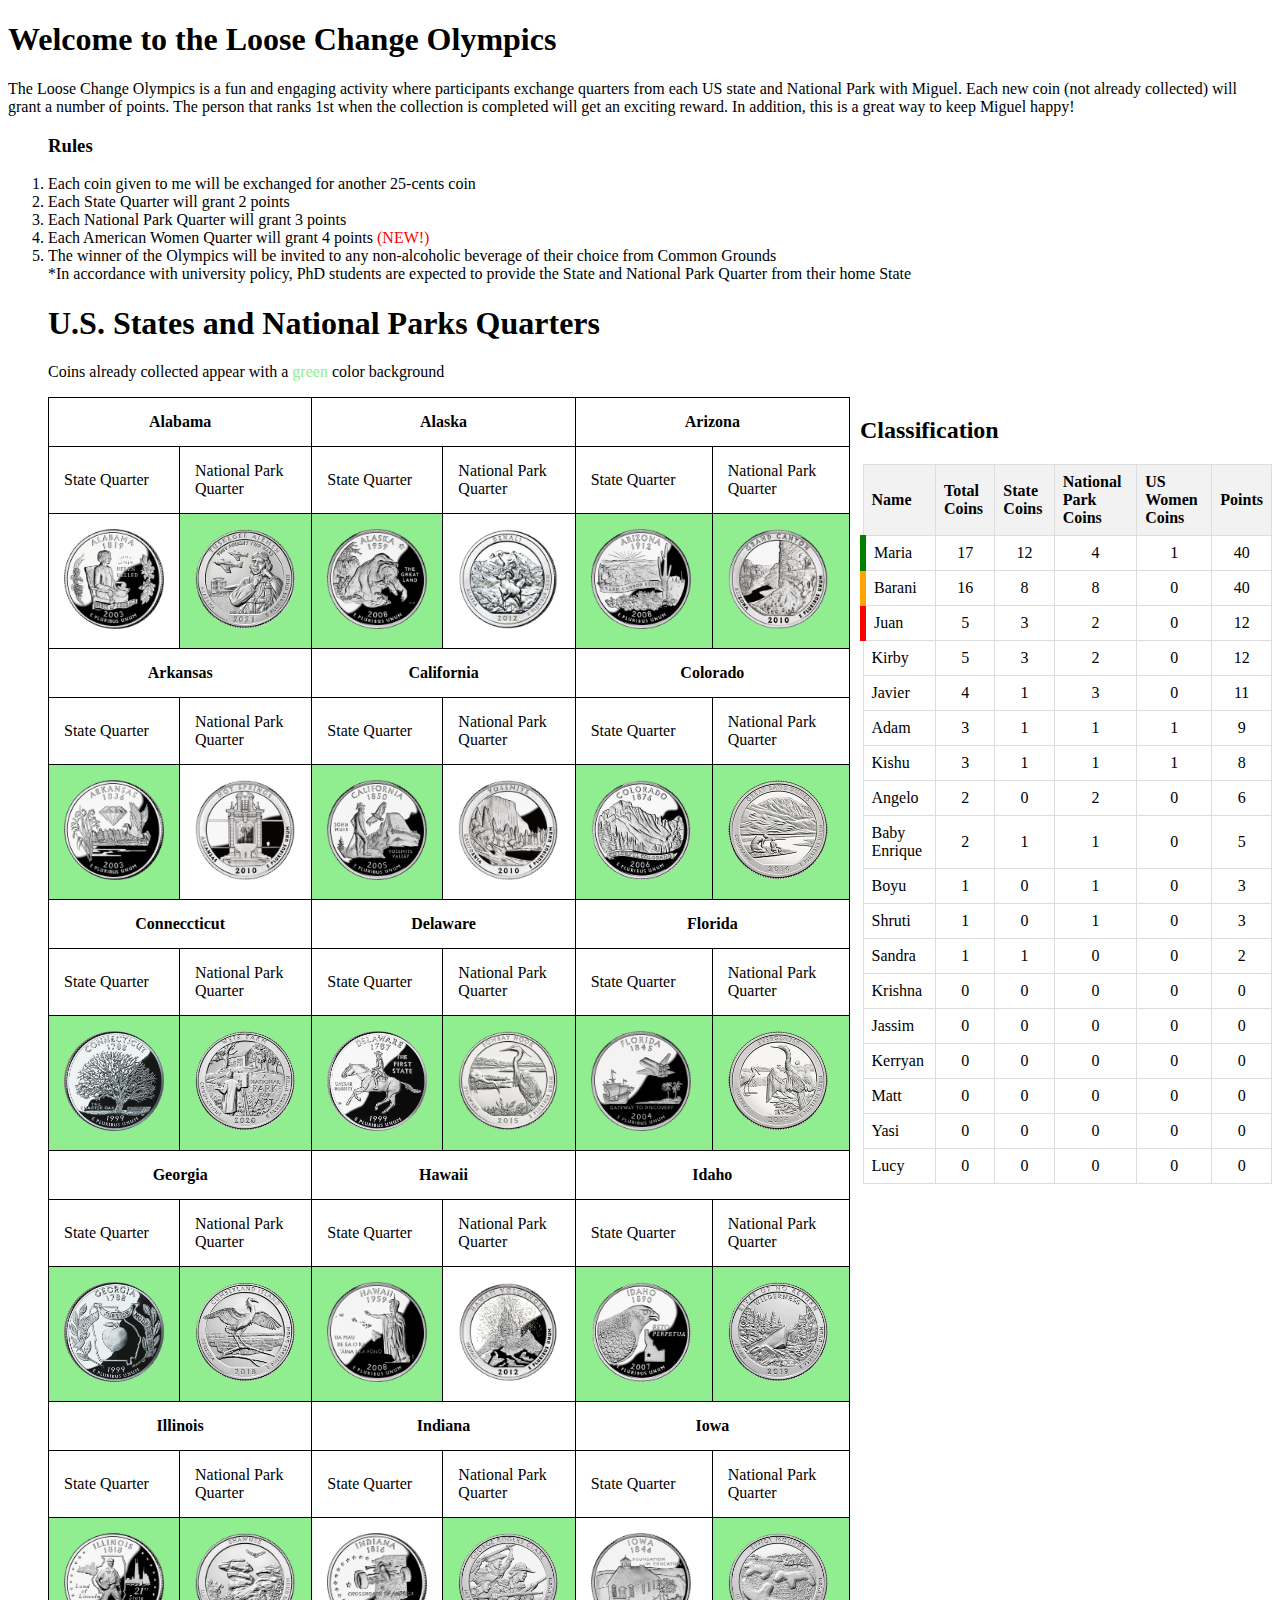
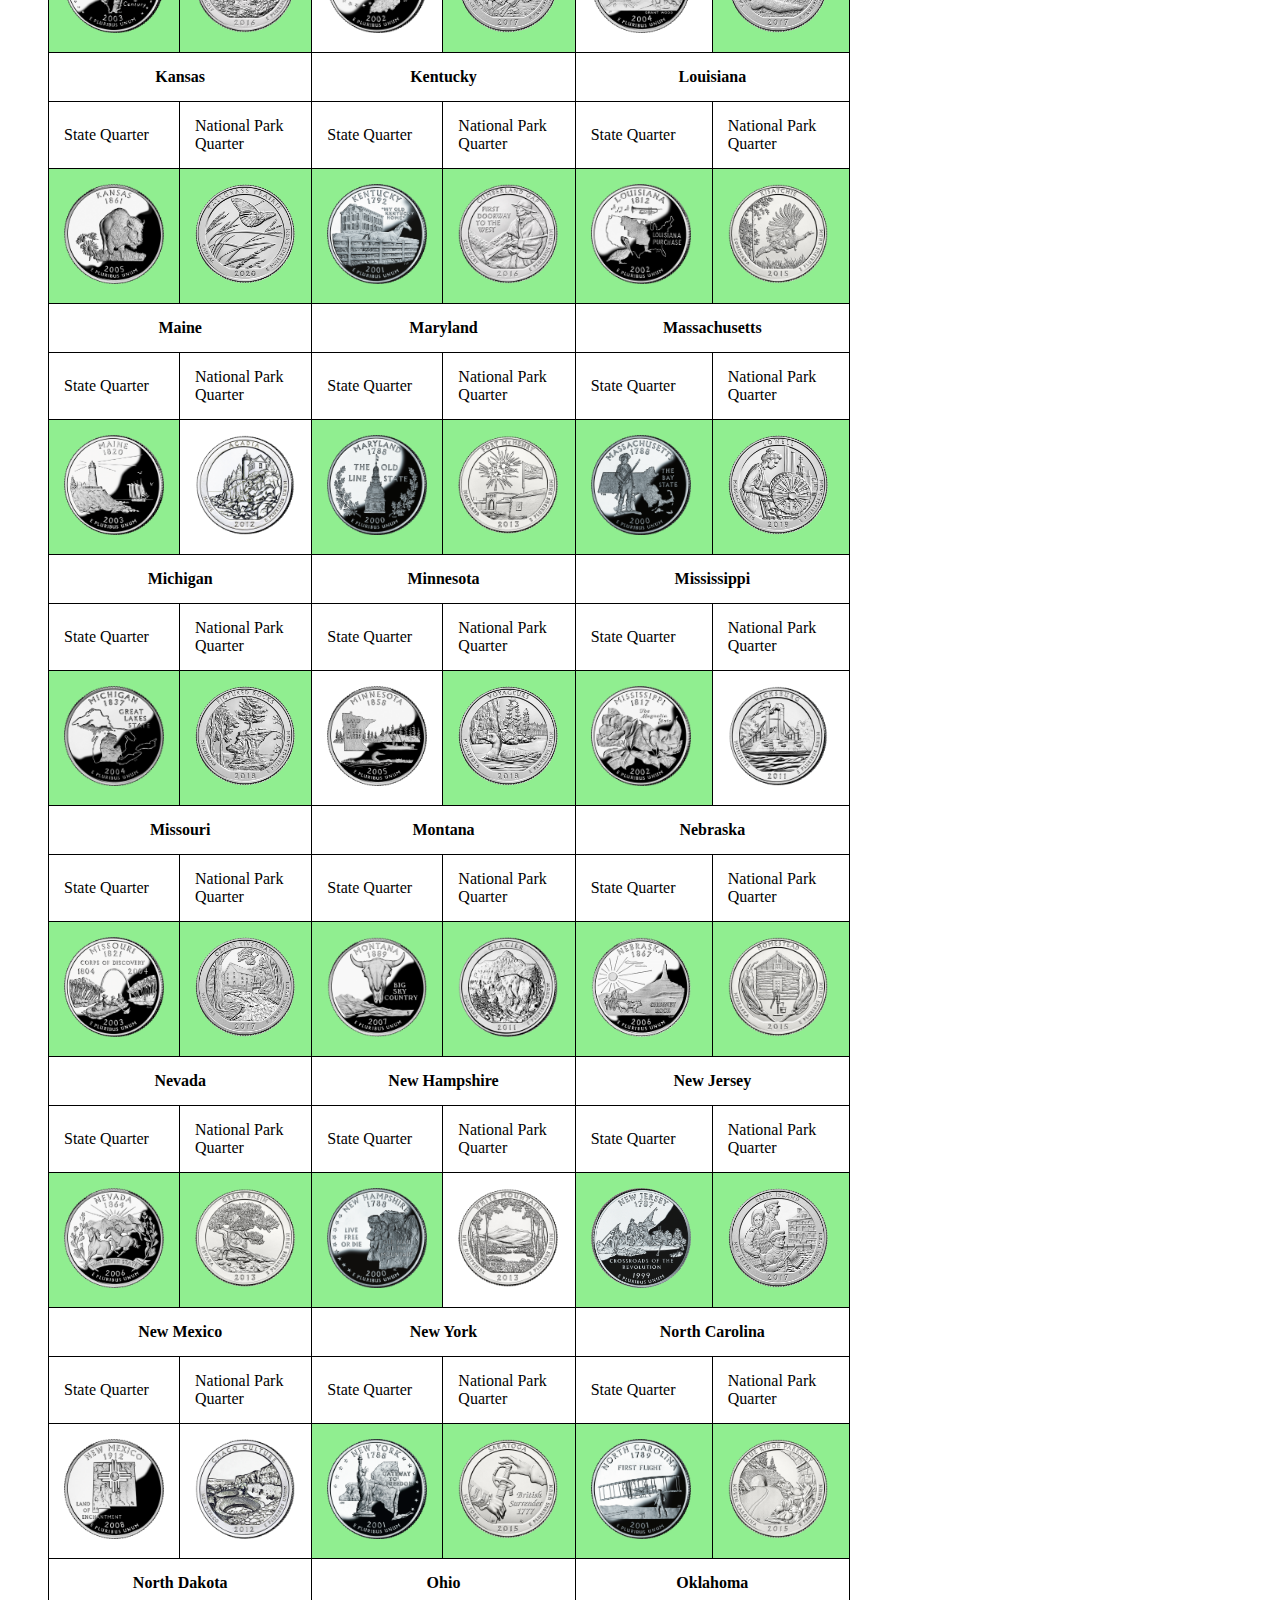
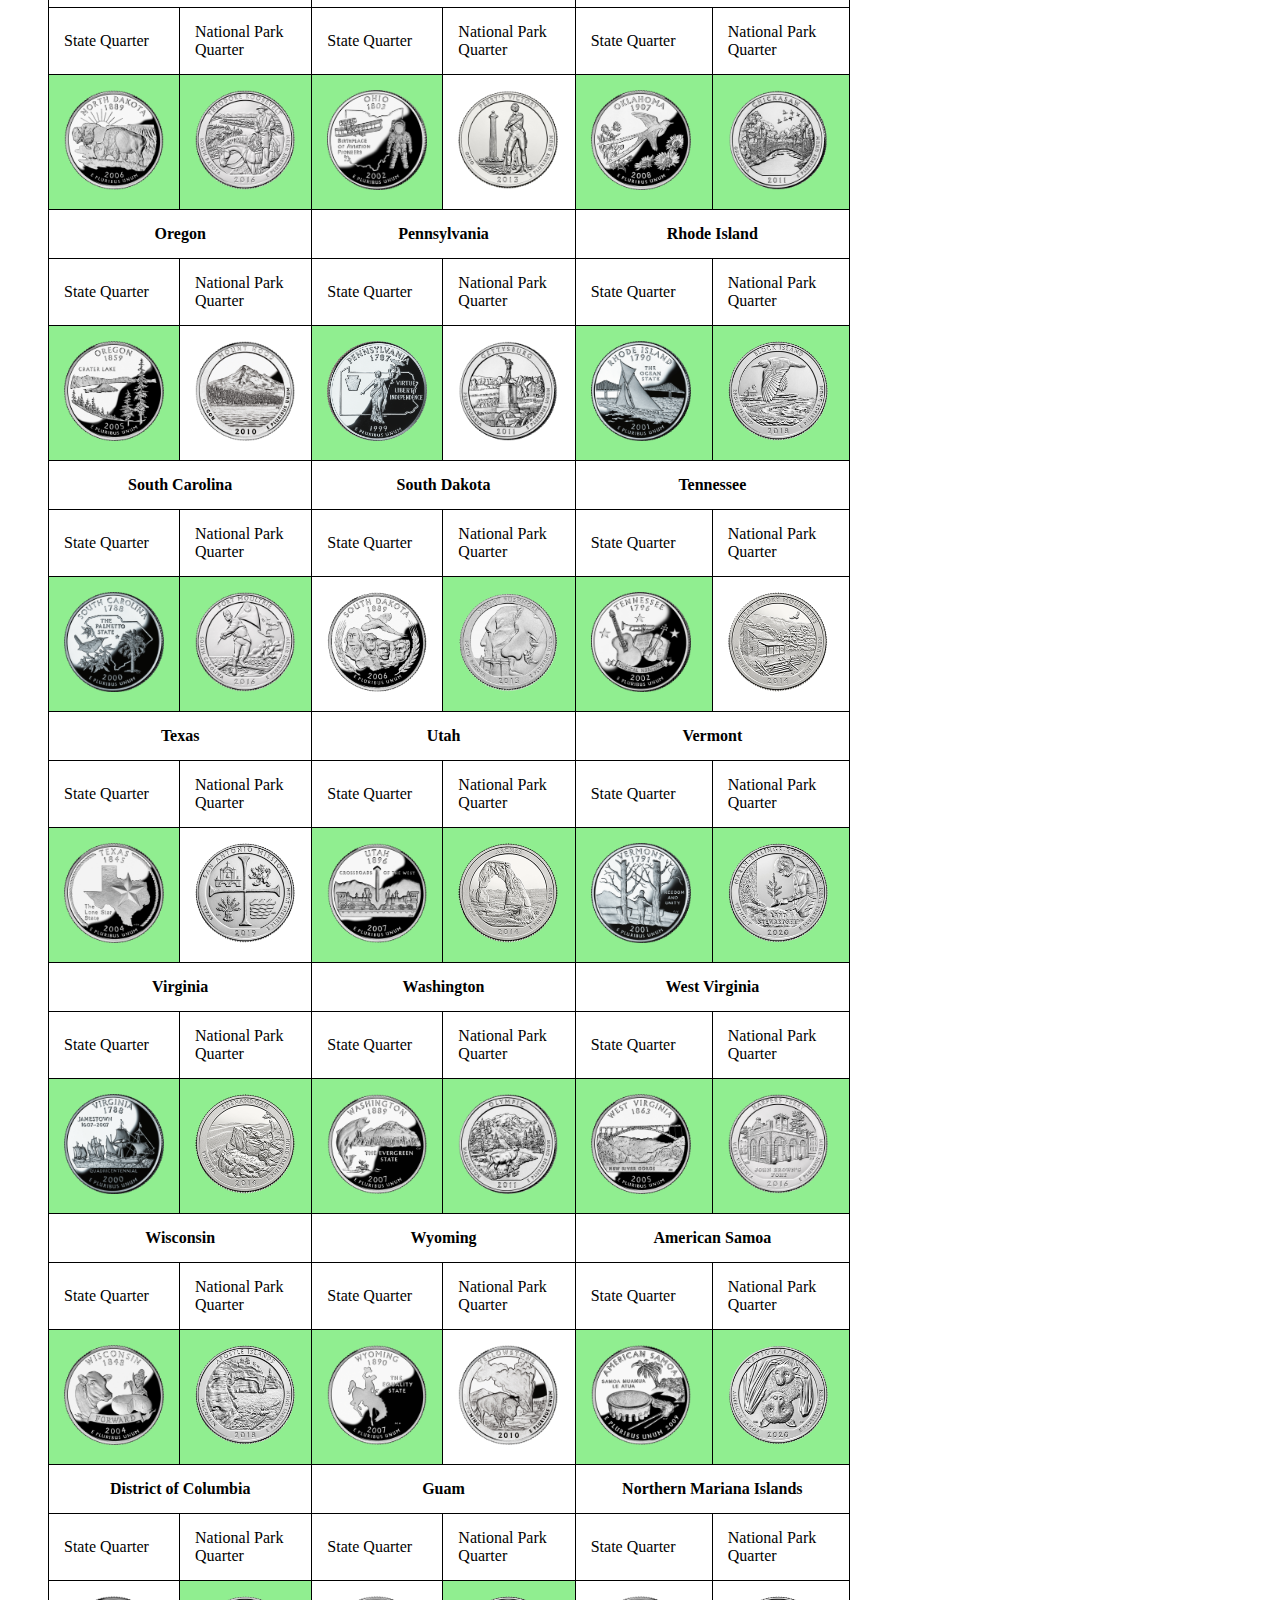
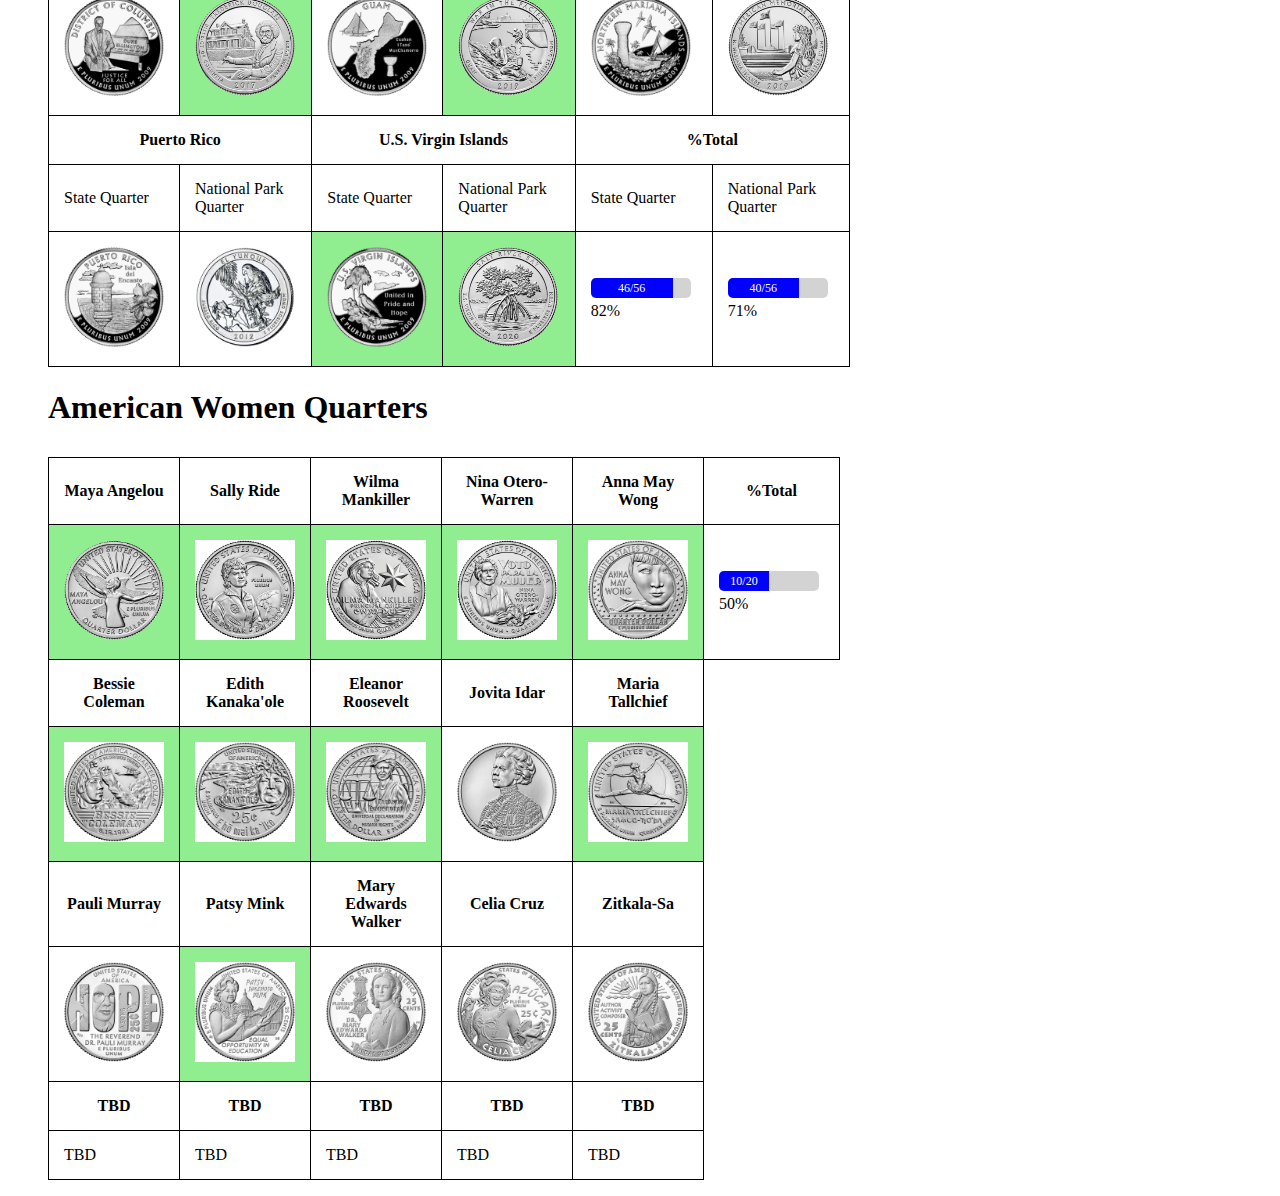
==== index.html @ 2e8ec036 "Add files via upload" ====
<!DOCTYPE html>
<html>
<head>
    <title>U.S. State Quarters and National Park Quarters</title>
    <style>
        .container {
            display: grid;
            grid-template-columns: 1fr 1fr;
            gap: 10px;
        }
        .table-container, .classification-container {
            width: 100%; /* Adjust as needed */
        }
        .marker {
            border-left: 6px solid green;
            background-color: lightgrey;
            padding-left: 10px;
        }
        table {
            width: 100%;
            border-collapse: collapse;
        }
        th, td {
            border: 1px solid black;
            padding: 15px;
            text-align: left;
        }
        img {
            width: 100px;
            height: 100px;
        }
        .progress-bar {
        position: relative;
        background-color: lightgrey;
        width: 100px; /* Adjust the width as needed */
        height: 20px; /* Adjust the height as needed */
        border-radius: 5px;
        overflow: hidden;
        display: inline-block;
        margin-right: 5px; /* Adjust margin as needed */
    }

    .progress {
        background-color: blue;
        height: 100%;
        position: relative;
    }

    .progress-text {
        position: absolute;
        width: 100%;
        text-align: center;
        color: white;
        top: 50%;
        transform: translateY(-50%);
        font-size: 12px; /* Adjust font size as needed */
    }
    .percentage-text {
        display: inline-block;
        vertical-align: top;
    }
        @media screen and (max-width: 768px) {
            .container {
                grid-template-columns: 1fr;
            }
        }
    </style>
</head>
<body>
    <h1>Welcome to the Loose Change Olympics</h1>
<p>The Loose Change Olympics is a fun and engaging activity where participants exchange quarters from each US state and National Park with Miguel. Each new coin (not already collected) will grant a number of points. The person that ranks 1st when the collection is completed will get an exciting reward. In addition, this is a great way to keep Miguel happy! 
    </p>
    <ol>
        <h3>Rules</h3>
        <li>Each coin given to me will be exchanged for another 25-cents coin</li>
        <li>Each State Quarter will grant 2 points</li>
        <li>Each National Park Quarter will grant 3 points</li>
        <li>Each American Women Quarter will grant 4 points <span style="color: red;">(NEW!)</span></li>
        <li>The winner of the Olympics will be invited to any non-alcoholic beverage of their choice from Common Grounds</li>
        <th>*In accordance with university policy, PhD students are expected to provide the State and National Park Quarter from their home State</th>
    </ul>
    <h1>U.S. States and National Parks Quarters</h1>
    <p> Coins already collected appear with a <span style="color: #90EE90;">green</span> color background</p>
    <div class="container">
        <div class="table-container">
            <table>
                <tr>
                    <th style="text-align: center;" colspan="2">Alabama</th>
                    <th style="text-align: center;" colspan="2">Alaska</th>
                    <th style="text-align: center;" colspan="2">Arizona</th>
                </tr>
                <tr>
                    <td>State Quarter</td>
                    <td>National Park Quarter</td>
                    <td>State Quarter</td>
                    <td>National Park Quarter</td>
                    <td>State Quarter</td>
                    <td>National Park Quarter</td>
                </tr>
                <tr>
                    <td><img src="img/AL_S.png" alt="Alabama State Quarter"></td>
                    <td style="background-color: #90EE90;"><img src="img/AL_P.png" alt="Alabama National Park Quarter"></td>
                    <td style="background-color: #90EE90;"><img src="img\AK_S.png"></td>
                    <td><img src="img\AK_P.png"></td>
                    <td style="background-color: #90EE90;"><img src="img\AZ_S.png"></td>
                    <td style="background-color: #90EE90;"><img src="img\AZ_P.png"></td>
                </tr>
                <tr>
                    <th style="text-align: center;" colspan="2">Arkansas</th>
                    <th style="text-align: center;" colspan="2">California</th>
                    <th style="text-align: center;" colspan="2">Colorado</th>
                </tr>
                <tr>
                    <td>State Quarter</td>
                    <td>National Park Quarter</td>
                    <td>State Quarter</td>
                    <td>National Park Quarter</td>
                    <td>State Quarter</td>
                    <td>National Park Quarter</td>
                </tr>
                <tr>
                    <td style="background-color: #90EE90;"><img src="img\AR_S.png"></td>
                    <td><img src="img\AR_P.png"></td>
                    <td style="background-color: #90EE90;"><img src="img\CA_S.png"></td>
                    <td><img src="img\CA_P.png"></td>
                    <td style="background-color: #90EE90;"><img src="img\CO_S.png"></td>
                    <td style="background-color: #90EE90;"><img src="img\CO_P.png"></td>
                </tr>
                <tr>
                    <th style="text-align: center;" colspan="2">Conneccticut</th>
                    <th style="text-align: center;" colspan="2">Delaware</th>
                    <th style="text-align: center;" colspan="2">Florida</th>
                </tr>
                <tr>
                    <td>State Quarter</td>
                    <td>National Park Quarter</td>
                    <td>State Quarter</td>
                    <td>National Park Quarter</td>
                    <td>State Quarter</td>
                    <td>National Park Quarter</td>
                </tr>
                <tr>
                    <td style="background-color: #90EE90;"><img src="img\CT_S.png"></td>
                    <td style="background-color: #90EE90;"><img src="img\CT_P.png"></td>
                    <td style="background-color: #90EE90;"><img src="img\DE_S.png"></td>
                    <td style="background-color: #90EE90;"><img src="img\DE_P.png"></td>
                    <td style="background-color: #90EE90;"><img src="img\FL_S.png"></td>
                    <td style="background-color: #90EE90;"><img src="img\FL_P.png"></td>
                </tr>
                <tr>
                    <th style="text-align: center;" colspan="2">Georgia</th>
                    <th style="text-align: center;" colspan="2">Hawaii</th>
                    <th style="text-align: center;" colspan="2">Idaho</th>
                </tr>
                <tr>
                    <td>State Quarter</td>
                    <td>National Park Quarter</td>
                    <td>State Quarter</td>
                    <td>National Park Quarter</td>
                    <td>State Quarter</td>
                    <td>National Park Quarter</td>
                </tr>
                <tr>
                    <td style="background-color: #90EE90;"><img src="img\GA_S.png"></td>
                    <td style="background-color: #90EE90;"><img src="img\GA_P.png"></td>
                    <td style="background-color: #90EE90;"><img src="img\HI_S.png"></td>
                    <td><img src="img\HI_P.png"></td>
                    <td style="background-color: #90EE90;"><img src="img\ID_S.png"></td>
                    <td style="background-color: #90EE90;"><img src="img\ID_P.png"></td>
                </tr>
                <tr>
                    <th style="text-align: center;" colspan="2">Illinois</th>
                    <th style="text-align: center;" colspan="2">Indiana</th>
                    <th style="text-align: center;" colspan="2">Iowa</th>
                </tr>
                <tr>
                    <td>State Quarter</td>
                    <td>National Park Quarter</td>
                    <td>State Quarter</td>
                    <td>National Park Quarter</td>
                    <td>State Quarter</td>
                    <td>National Park Quarter</td>
                </tr>
                <tr>
                    <td style="background-color: #90EE90;"><img src="img\IL_S.png"></td>
                    <td style="background-color: #90EE90;"><img src="img\IL_P.png"></td>
                    <td><img src="img\IN_S.png"></td>
                    <td style="background-color: #90EE90;"><img src="img\IN_P.png"></td>
                    <td><img src="img\IA_S.png"></td>
                    <td style="background-color: #90EE90;"><img src="img\IA_P.png"></td>
                </tr>
                <tr>
                    <th style="text-align: center;" colspan="2">Kansas</th>
                    <th style="text-align: center;" colspan="2">Kentucky</th>
                    <th style="text-align: center;" colspan="2">Louisiana</th>
                </tr>
                <tr>
                    <td>State Quarter</td>
                    <td>National Park Quarter</td>
                    <td>State Quarter</td>
                    <td>National Park Quarter</td>
                    <td>State Quarter</td>
                    <td>National Park Quarter</td>
                </tr>
                <tr>
                    <td style="background-color: #90EE90;"><img src="img/KS_S.png" alt="Kansas State Quarter"></td>
                    <td style="background-color: #90EE90;"><img src="img/KS_P.png" alt="Kansas National Park Quarter"></td>
                    <td style="background-color: #90EE90;"><img src="img\KY_S.png"></td>
                    <td style="background-color: #90EE90;"><img src="img\KY_P.png"></td>
                    <td style="background-color: #90EE90;"><img src="img\LA_S.png"></td>
                    <td style="background-color: #90EE90;"><img src="img\LA_P.png"></td>
                </tr>
                <tr>
                    <th style="text-align: center;" colspan="2">Maine</th>
                    <th style="text-align: center;" colspan="2">Maryland</th>
                    <th style="text-align: center;" colspan="2">Massachusetts</th>
                </tr>
                <tr>
                    <td>State Quarter</td>
                    <td>National Park Quarter</td>
                    <td>State Quarter</td>
                    <td>National Park Quarter</td>
                    <td>State Quarter</td>
                    <td>National Park Quarter</td>
                </tr>
                <tr>
                    <td style="background-color: #90EE90;"><img src="img\ME_S.png"></td>
                    <td><img src="img\ME_P.png"></td>
                    <td style="background-color: #90EE90;"><img src="img\MD_S.png"></td>
                    <td style="background-color: #90EE90;"><img src="img\MD_P.png"></td>
                    <td style="background-color: #90EE90;"><img src="img\MA_S.png"></td>
                    <td style="background-color: #90EE90;"><img src="img\MA_P.png"></td>
                </tr>
                <tr>
                    <th style="text-align: center;" colspan="2">Michigan</th>
                    <th style="text-align: center;" colspan="2">Minnesota</th>
                    <th style="text-align: center;" colspan="2">Mississippi</th>
                </tr>
                <tr>
                    <td>State Quarter</td>
                    <td>National Park Quarter</td>
                    <td>State Quarter</td>
                    <td>National Park Quarter</td>
                    <td>State Quarter</td>
                    <td>National Park Quarter</td>
                </tr>
                <tr>
                    <td style="background-color: #90EE90;"><img src="img\MI_S.png"></td>
                    <td style="background-color: #90EE90;"><img src="img\MI_P.png"></td>
                    <td><img src="img\MN_S.png"></td>
                    <td style="background-color: #90EE90;"><img src="img\MN_P.png"></td>
                    <td style="background-color: #90EE90;"><img src="img\MS_S.png"></td>
                    <td><img src="img\MS_P.png"></td>
                </tr>
                <tr>
                    <th style="text-align: center;" colspan="2">Missouri</th>
                    <th style="text-align: center;" colspan="2">Montana</th>
                    <th style="text-align: center;" colspan="2">Nebraska</th>
                </tr>
                <tr>
                    <td>State Quarter</td>
                    <td>National Park Quarter</td>
                    <td>State Quarter</td>
                    <td>National Park Quarter</td>
                    <td>State Quarter</td>
                    <td>National Park Quarter</td>
                </tr>
                <tr>
                    <td style="background-color: #90EE90;"><img src="img\MO_S.png"></td>
                    <td style="background-color: #90EE90;"><img src="img\MO_P.png"></td>
                    <td style="background-color: #90EE90;"><img src="img\MT_S.png"></td>
                    <td style="background-color: #90EE90;"><img src="img\MT_P.png"></td>
                    <td style="background-color: #90EE90;"><img src="img\NE_S.png"></td>
                    <td style="background-color: #90EE90;"><img src="img\NE_P.png"></td>
                </tr>
                <tr>
                    <th style="text-align: center;" colspan="2">Nevada</th>
                    <th style="text-align: center;" colspan="2">New Hampshire</th>
                    <th style="text-align: center;" colspan="2">New Jersey</th>
                </tr>
                <tr>
                    <td>State Quarter</td>
                    <td>National Park Quarter</td>
                    <td>State Quarter</td>
                    <td>National Park Quarter</td>
                    <td>State Quarter</td>
                    <td>National Park Quarter</td>
                </tr>
                <tr>
                    <td style="background-color: #90EE90;"><img src="img\NV_S.png"></td>
                    <td style="background-color: #90EE90;"><img src="img\NV_P.png"></td>
                    <td style="background-color: #90EE90;"><img src="img\NH_S.png"></td>
                    <td><img src="img\NH_P.png"></td>
                    <td style="background-color: #90EE90;"><img src="img\NJ_S.png"></td>
                    <td style="background-color: #90EE90;"><img src="img\NJ_P.png"></td>
                </tr>
                <tr>
                    <th style="text-align: center;" colspan="2">New Mexico</th>
                    <th style="text-align: center;" colspan="2">New York</th>
                    <th style="text-align: center;" colspan="2">North Carolina</th>
                </tr>
                <tr>
                    <td>State Quarter</td>
                    <td>National Park Quarter</td>
                    <td>State Quarter</td>
                    <td>National Park Quarter</td>
                    <td>State Quarter</td>
                    <td>National Park Quarter</td>
                </tr>
                <tr>
                    <td><img src="img\NM_S.png"></td>
                    <td><img src="img\NM_P.png"></td>
                    <td style="background-color: #90EE90;"><img src="img\NY_S.png"></td>
                    <td style="background-color: #90EE90;"><img src="img\NY_P.png"></td>
                    <td style="background-color: #90EE90;"><img src="img\NC_S.png"></td>
                    <td style="background-color: #90EE90;"><img src="img\NC_P.png"></td>  
                </tr>
                <tr>
                    <th style="text-align: center;" colspan="2">North Dakota</th>
                    <th style="text-align: center;" colspan="2">Ohio</th>
                    <th style="text-align: center;" colspan="2">Oklahoma</th>
                </tr>
                <tr>
                    <td>State Quarter</td>
                    <td>National Park Quarter</td>
                    <td>State Quarter</td>
                    <td>National Park Quarter</td>
                    <td>State Quarter</td>
                    <td>National Park Quarter</td>
                </tr>
                <tr>
                    <td style="background-color: #90EE90;"><img src="img\ND_S.png"></td>
                    <td style="background-color: #90EE90;"><img src="img\ND_P.png"></td>
                    <td style="background-color: #90EE90;"><img src="img\OH_S.png"></td>
                    <td><img src="img\OH_P.png"></td>
                    <td style="background-color: #90EE90;"><img src="img\OK_S.png"></td>
                    <td style="background-color: #90EE90;"><img src="img\OK_P.png"></td>
                </tr>
                <tr>
                    <th style="text-align: center;" colspan="2">Oregon</th>
                    <th style="text-align: center;" colspan="2">Pennsylvania</th>
                    <th style="text-align: center;" colspan="2">Rhode Island</th>
                </tr>
                <tr>
                    <td>State Quarter</td>
                    <td>National Park Quarter</td>
                    <td>State Quarter</td>
                    <td>National Park Quarter</td>
                    <td>State Quarter</td>
                    <td>National Park Quarter</td>
                </tr>
                <tr>
                    <td style="background-color: #90EE90;"><img src="img\OR_S.png"></td>
                    <td><img src="img\OR_P.png"></td>
                    <td style="background-color: #90EE90;"><img src="img\PA_S.png"></td>
                    <td><img src="img\PA_P.png"></td>
                    <td style="background-color: #90EE90;"><img src="img\RI_S.png"></td>
                    <td style="background-color: #90EE90;"><img src="img\RI_P.png"></td>
                </tr>
                <tr>
                    <th style="text-align: center;" colspan="2">South Carolina</th>
                    <th style="text-align: center;" colspan="2">South Dakota</th>
                    <th style="text-align: center;" colspan="2">Tennessee</th>
                </tr>
                <tr>
                    <td>State Quarter</td>
                    <td>National Park Quarter</td>
                    <td>State Quarter</td>
                    <td>National Park Quarter</td>
                    <td>State Quarter</td>
                    <td>National Park Quarter</td>
                </tr>
                <tr>
                    <td style="background-color: #90EE90;"><img src="img\SC_S.png"></td>
                    <td style="background-color: #90EE90;"><img src="img\SC_P.png"></td>
                    <td><img src="img\SD_S.png"></td>
                    <td style="background-color: #90EE90;"><img src="img\SD_P.png"></td>
                    <td style="background-color: #90EE90;"><img src="img\TN_S.png"></td>
                    <td><img src="img\TN_P.png"></td>
                </tr>
                <tr>
                    <th style="text-align: center;" colspan="2">Texas</th>
                    <th style="text-align: center;" colspan="2">Utah</th>
                    <th style="text-align: center;" colspan="2">Vermont</th>
                </tr>
                <tr>
                    <td>State Quarter</td>
                    <td>National Park Quarter</td>
                    <td>State Quarter</td>
                    <td>National Park Quarter</td>
                    <td>State Quarter</td>
                    <td>National Park Quarter</td>
                </tr>
                <tr>
                    <td style="background-color: #90EE90;"><img src="img\TX_S.png"></td>
                    <td><img src="img\TX_P.png"></td>
                    <td style="background-color: #90EE90;"><img src="img\UT_S.png"></td>
                    <td style="background-color: #90EE90;"><img src="img\UT_P.png"></td>
                    <td style="background-color: #90EE90;"><img src="img\VT_S.png"></td>
                    <td style="background-color: #90EE90;"><img src="img\VT_P.png"></td>
                </tr>
                <tr>
                    <th style="text-align: center;" colspan="2">Virginia</th>
                    <th style="text-align: center;" colspan="2">Washington</th>
                    <th style="text-align: center;" colspan="2">West Virginia</th>
                </tr>
                <tr>
                    <td>State Quarter</td>
                    <td>National Park Quarter</td>
                    <td>State Quarter</td>
                    <td>National Park Quarter</td>
                    <td>State Quarter</td>
                    <td>National Park Quarter</td>
                </tr>
                <tr>
                    <td style="background-color: #90EE90;"><img src="img\VA_S.png"></td>
                    <td style="background-color: #90EE90;"><img src="img\VA_P.png"></td>
                    <td style="background-color: #90EE90;"><img src="img\WA_S.png"></td>
                    <td style="background-color: #90EE90;"><img src="img\WA_P.png"></td>
                    <td style="background-color: #90EE90;"><img src="img\WV_S.png"></td>
                    <td style="background-color: #90EE90;"><img src="img\WV_P.png"></td>
                </tr>
                <tr>
                    <th style="text-align: center;" colspan="2">Wisconsin</th>
                    <th style="text-align: center;" colspan="2">Wyoming</th>
                    <th style="text-align: center;" colspan="2">American Samoa</th>
                </tr>
                <tr>
                    <td>State Quarter</td>
                    <td>National Park Quarter</td>
                    <td>State Quarter</td>
                    <td>National Park Quarter</td>
                    <td>State Quarter</td>
                    <td>National Park Quarter</td>
                </tr>
                <tr>
                    <td style="background-color: #90EE90;"><img src="img\WI_S.png"></td>
                    <td style="background-color: #90EE90;"><img src="img\WI_P.png"></td>
                    <td style="background-color: #90EE90;"><img src="img\WY_S.png"></td>
                    <td><img src="img\WY_P.png"></td>
                    <td style="background-color: #90EE90;"><img src="img\Samoa_S.png"></td>
                    <td style="background-color: #90EE90;"><img src="img\Samoa.png"></td>
                </tr>
                <tr>
                    <th style="text-align: center;" colspan="2">District of Columbia</th>
                    <th style="text-align: center;" colspan="2">Guam</th>
                    <th style="text-align: center;" colspan="2">Northern Mariana Islands</th>
                </tr>
                <tr>
                    <td>State Quarter</td>
                    <td>National Park Quarter</td>
                    <td>State Quarter</td>
                    <td>National Park Quarter</td>
                    <td>State Quarter</td>
                    <td>National Park Quarter</td>
                </tr>
                <tr>
                    <td><img src="img\Columbia_S.png"></td>
                    <td style="background-color: #90EE90;"><img src="img\Columbia.png"></td>
                    <td><img src="img\Guam_S.png"></td>
                    <td style="background-color: #90EE90;"><img src="img\Guam.png"></td>
                    <td><img src="img\Mariana_S.png"></td>
                    <td><img src="img\Mariana.png"></td>
                </tr>
                <tr>
                    <th style="text-align: center;" colspan="2">Puerto Rico</th>
                    <th style="text-align: center;" colspan="2">U.S. Virgin Islands</th>
                    <th style="text-align: center;" colspan="2">%Total</th>
                </tr>
                <tr>
                    <td>State Quarter</td>
                    <td>National Park Quarter</td>
                    <td>State Quarter</td>
                    <td>National Park Quarter</td>
                    <td>State Quarter</td>
                    <td >National Park Quarter</td>
                </tr>
            </thead>
            <tbody>
                <tr>
                    <td><img src="img\Puerto_S.png"></td>
                    <td><img src="img\Puerto_Rico.png"></td>
                    <td style="background-color: #90EE90;"><img src="img\Virgin_S.png"></td>
                    <td style="background-color: #90EE90;"><img src="img\Virgin_Island.png"></td>
                    <td>
                        <div class="progress-bar">
                            <div class="progress" style="width: 82%;">
                                <span class="progress-text">46/56</span>
                            </div>
                        </div>
                        <span class="percentage-text">82%</span>
                    </td>
                    <td>
                        <div class="progress-bar">
                            <div class="progress" style="width: 71%;">
                                <span class="progress-text">40/56</span>
                            </div>
                        </div>
                        <span class="percentage-text">71%</span>
                    </td>
                </tr>
            </tbody>
            </table>
            <h1>American Women Quarters</h1>
        </div>
        <div class="classification-container">
            
            <h2>Classification</h2>
<table style="width:100%; border-collapse: collapse;">
                <tr style="background-color: #f2f2f2;">
                <th style="border: 1px solid #dddddd; padding: 8px;">Name</th>
                <th style="border: 1px solid #dddddd; padding: 8px;">Total Coins</th>
                <th style="border: 1px solid #dddddd; padding: 8px;">State Coins</th>
                <th style="border: 1px solid #dddddd; padding: 8px;">National Park Coins</th>
                <th style="border: 1px solid #dddddd; padding: 8px;">US Women Coins</th>
                <th style="border: 1px solid #dddddd; padding: 8px;">Points</th>
                </tr>
                <tr>
                <td style="border: 1px solid #dddddd; padding: 8px; border-left: 6px solid green;">Maria</td>
                <td style="text-align: center; border: 1px solid #dddddd; padding: 8px;">17</td>
                <td style="text-align: center; border: 1px solid #dddddd; padding: 8px;">12</td>
                <td style="text-align: center; border: 1px solid #dddddd; padding: 8px;">4</td>
                <td style="text-align: center; border: 1px solid #dddddd; padding: 8px;">1</td>
                <td style="text-align: center; border: 1px solid #dddddd; padding: 8px;">40</td>
                </tr>
                <td style="border: 1px solid #dddddd; padding: 8px; border-left: 6px solid orange;">Barani</td>
                <td style="text-align: center; border: 1px solid #dddddd; padding: 8px;">16</td>
                <td style="text-align: center; border: 1px solid #dddddd; padding: 8px;">8</td>
                <td style="text-align: center; border: 1px solid #dddddd; padding: 8px;">8</td>
                <td style="text-align: center; border: 1px solid #dddddd; padding: 8px;">0</td>
                <td style="text-align: center; border: 1px solid #dddddd; padding: 8px;">40</td>
                </tr>
                <td style="border: 1px solid #dddddd; padding: 8px; border-left: 6px solid red;">Juan</td>
                <td style="text-align: center; border: 1px solid #dddddd; padding: 8px;">5</td>
                <td style="text-align: center; border: 1px solid #dddddd; padding: 8px;">3</td>
                <td style="text-align: center; border: 1px solid #dddddd; padding: 8px;">2</td>
                <td style="text-align: center; border: 1px solid #dddddd; padding: 8px;">0</td>
                <td style="text-align: center; border: 1px solid #dddddd; padding: 8px;">12</td>
                </tr>
                <td style="border: 1px solid #dddddd; padding: 8px;">Kirby</td>
                <td style="text-align: center; border: 1px solid #dddddd; padding: 8px;">5</td>
                <td style="text-align: center; border: 1px solid #dddddd; padding: 8px;">3</td>
                <td style="text-align: center; border: 1px solid #dddddd; padding: 8px;">2</td>
                <td style="text-align: center; border: 1px solid #dddddd; padding: 8px;">0</td>
                <td style="text-align: center; border: 1px solid #dddddd; padding: 8px;">12</td>
                </tr>
                <td style="border: 1px solid #dddddd; padding: 8px;">Javier</td>
                <td style="text-align: center; border: 1px solid #dddddd; padding: 8px;">4</td>
                <td style="text-align: center; border: 1px solid #dddddd; padding: 8px;">1</td>
                <td style="text-align: center; border: 1px solid #dddddd; padding: 8px;">3</td>
                <td style="text-align: center; border: 1px solid #dddddd; padding: 8px;">0</td>
                <td style="text-align: center; border: 1px solid #dddddd; padding: 8px;">11</td>
                </tr>
                <td style="border: 1px solid #dddddd; padding: 8px;">Adam</td>
                <td style="text-align: center; border: 1px solid #dddddd; padding: 8px;">3</td>
                <td style="text-align: center; border: 1px solid #dddddd; padding: 8px;">1</td>
                <td style="text-align: center; border: 1px solid #dddddd; padding: 8px;">1</td>
                <td style="text-align: center; border: 1px solid #dddddd; padding: 8px;">1</td>
                <td style="text-align: center; border: 1px solid #dddddd; padding: 8px;">9</td>
                </tr>
                <td style="border: 1px solid #dddddd; padding: 8px;">Kishu</td>
                <td style="text-align: center; border: 1px solid #dddddd; padding: 8px;">3</td>
                <td style="text-align: center; border: 1px solid #dddddd; padding: 8px;">1</td>
                <td style="text-align: center; border: 1px solid #dddddd; padding: 8px;">1</td>
                <td style="text-align: center; border: 1px solid #dddddd; padding: 8px;">1</td>
                <td style="text-align: center; border: 1px solid #dddddd; padding: 8px;">8</td>
                </tr>
                <td style="border: 1px solid #dddddd; padding: 8px;">Angelo</td>
                <td style="text-align: center; border: 1px solid #dddddd; padding: 8px;">2</td>
                <td style="text-align: center; border: 1px solid #dddddd; padding: 8px;">0</td>
                <td style="text-align: center; border: 1px solid #dddddd; padding: 8px;">2</td>
                <td style="text-align: center; border: 1px solid #dddddd; padding: 8px;">0</td>
                <td style="text-align: center; border: 1px solid #dddddd; padding: 8px;">6</td>
                <tr>
                <td style="border: 1px solid #dddddd; padding: 8px;">Baby Enrique</td>
                <td style="text-align: center; border: 1px solid #dddddd; padding: 8px;">2</td>
                <td style="text-align: center; border: 1px solid #dddddd; padding: 8px;">1</td>
                <td style="text-align: center; border: 1px solid #dddddd; padding: 8px;">1</td>
                <td style="text-align: center; border: 1px solid #dddddd; padding: 8px;">0</td>
                <td style="text-align: center; border: 1px solid #dddddd; padding: 8px;">5</td>
                </tr>
                <td style="border: 1px solid #dddddd; padding: 8px;">Boyu</td>
                <td style="text-align: center; border: 1px solid #dddddd; padding: 8px;">1</td>
                <td style="text-align: center; border: 1px solid #dddddd; padding: 8px;">0</td>
                <td style="text-align: center; border: 1px solid #dddddd; padding: 8px;">1</td>
                <td style="text-align: center; border: 1px solid #dddddd; padding: 8px;">0</td>
                <td style="text-align: center; border: 1px solid #dddddd; padding: 8px;">3</td>
                </tr>
                <td style="border: 1px solid #dddddd; padding: 8px;">Shruti</td>
                <td style="text-align: center; border: 1px solid #dddddd; padding: 8px;">1</td>
                <td style="text-align: center; border: 1px solid #dddddd; padding: 8px;">0</td>
                <td style="text-align: center; border: 1px solid #dddddd; padding: 8px;">1</td>
                <td style="text-align: center; border: 1px solid #dddddd; padding: 8px;">0</td>
                <td style="text-align: center; border: 1px solid #dddddd; padding: 8px;">3</td>
                <tr>
                <td style="border: 1px solid #dddddd; padding: 8px;">Sandra</td>
                <td style="text-align: center; border: 1px solid #dddddd; padding: 8px;">1</td>
                <td style="text-align: center; border: 1px solid #dddddd; padding: 8px;">1</td>
                <td style="text-align: center; border: 1px solid #dddddd; padding: 8px;">0</td>
                <td style="text-align: center; border: 1px solid #dddddd; padding: 8px;">0</td>
                <td style="text-align: center; border: 1px solid #dddddd; padding: 8px;">2</td>
                <tr>
                <td style="border: 1px solid #dddddd; padding: 8px;">Krishna</td>
                <td style="text-align: center; border: 1px solid #dddddd; padding: 8px;">0</td>
                <td style="text-align: center; border: 1px solid #dddddd; padding: 8px;">0</td>
                <td style="text-align: center; border: 1px solid #dddddd; padding: 8px;">0</td>
                <td style="text-align: center; border: 1px solid #dddddd; padding: 8px;">0</td>
                <td style="text-align: center; border: 1px solid #dddddd; padding: 8px;">0</td>
                </tr>
                <td style="border: 1px solid #dddddd; padding: 8px;">Jassim</td>
                <td style="text-align: center; border: 1px solid #dddddd; padding: 8px;">0</td>
                <td style="text-align: center; border: 1px solid #dddddd; padding: 8px;">0</td>
                <td style="text-align: center; border: 1px solid #dddddd; padding: 8px;">0</td>
                <td style="text-align: center; border: 1px solid #dddddd; padding: 8px;">0</td>
                <td style="text-align: center; border: 1px solid #dddddd; padding: 8px;">0</td>
                </tr>
                <td style="border: 1px solid #dddddd; padding: 8px;">Kerryan</td>
                <td style="text-align: center; border: 1px solid #dddddd; padding: 8px;">0</td>
                <td style="text-align: center; border: 1px solid #dddddd; padding: 8px;">0</td>
                <td style="text-align: center; border: 1px solid #dddddd; padding: 8px;">0</td>
                <td style="text-align: center; border: 1px solid #dddddd; padding: 8px;">0</td>
                <td style="text-align: center; border: 1px solid #dddddd; padding: 8px;">0</td>
                </tr>
                <td style="border: 1px solid #dddddd; padding: 8px;">Matt</td>
                <td style="text-align: center; border: 1px solid #dddddd; padding: 8px;">0</td>
                <td style="text-align: center; border: 1px solid #dddddd; padding: 8px;">0</td>
                <td style="text-align: center; border: 1px solid #dddddd; padding: 8px;">0</td>
                <td style="text-align: center; border: 1px solid #dddddd; padding: 8px;">0</td>
                <td style="text-align: center; border: 1px solid #dddddd; padding: 8px;">0</td>
                </tr>
                <td style="border: 1px solid #dddddd; padding: 8px;">Yasi</td>
                <td style="text-align: center; border: 1px solid #dddddd; padding: 8px;">0</td>
                <td style="text-align: center; border: 1px solid #dddddd; padding: 8px;">0</td>
                <td style="text-align: center; border: 1px solid #dddddd; padding: 8px;">0</td>
                <td style="text-align: center; border: 1px solid #dddddd; padding: 8px;">0</td>
                <td style="text-align: center; border: 1px solid #dddddd; padding: 8px;">0</td>
                </tr>
                <td style="border: 1px solid #dddddd; padding: 8px;">Lucy</td>
                <td style="text-align: center; border: 1px solid #dddddd; padding: 8px;">0</td>
                <td style="text-align: center; border: 1px solid #dddddd; padding: 8px;">0</td>
                <td style="text-align: center; border: 1px solid #dddddd; padding: 8px;">0</td>
                <td style="text-align: center; border: 1px solid #dddddd; padding: 8px;">0</td>
                <td style="text-align: center; border: 1px solid #dddddd; padding: 8px;">0</td>
                </tr>
            </table>
        </div>
            <div class="container">
                <div class="table-container">
                    <table>
                        <tr>
                            <th style="text-align: center;">Maya Angelou</th>
                            <th style="text-align: center;">Sally Ride</th>
                            <th style="text-align: center;">Wilma Mankiller</th>
                            <th style="text-align: center;">Nina Otero-Warren</th>
                            <th style="text-align: center;">Anna May Wong</th>
                            <th style="text-align: center;">%Total</th>
                        <tr>
                            <td style="background-color: #90EE90;"><img src="img\W3.png"></td>
                            <td style="background-color: #90EE90;"><img src="img\W1.png"></td>
                            <td style="background-color: #90EE90;"><img src="img\W15.png"></td>
                            <td style="background-color: #90EE90;"><img src="img\W2.png"></td>
                            <td style="background-color: #90EE90;"><img src="img\W4.jpg"></td>
                            <td>
                                <div class="progress-bar">
                                    <div class="progress" style="width: 50%;">
                                        <span class="progress-text">10/20</span>
                                    </div>
                                </div>
                                <span class="percentage-text">50%</span>
                            </td>
                        <tr>
                            <th style="text-align: center;">Bessie Coleman</th>
                            <th style="text-align: center;">Edith Kanaka'ole</th>
                            <th style="text-align: center;">Eleanor Roosevelt</th>
                            <th style="text-align: center;">Jovita Idar</th>
                            <th style="text-align: center;">Maria Tallchief</th>
                        <tr>
                            <td style="background-color: #90EE90;"><img src="img\W14.jpg"></td>
                            <td style="background-color: #90EE90;"><img src="img\W13.jpg"></td>
                            <td style="background-color: #90EE90;"><img src="img\W12.jpg"></td>
                            <td><img src="img\W11.jpg"></td>
                            <td style="background-color: #90EE90;"><img src="img\W10.jpg"></td>
                        </tr>
                        <th style="text-align: center;">Pauli Murray</th>
                            <th style="text-align: center;">Patsy Mink</th>
                            <th style="text-align: center;">Mary Edwards Walker</th>
                            <th style="text-align: center;">Celia Cruz</th>
                            <th style="text-align: center;">Zitkala-Sa</th>
                        <tr>
                            <td><img src="img\W6.jpg"></td>
                            <td style="background-color: #90EE90;"><img src="img\W7.jpg"></td>
                            <td><img src="img\W8.jpg"></td>
                            <td><img src="img\W9.jpg"></td>
                            <td><img src="img\W5.jpg"></td>
                        </tr>
                            <th style="text-align: center;">TBD</th>
                            <th style="text-align: center;">TBD</th>
                            <th style="text-align: center;">TBD</th>
                            <th style="text-align: center;">TBD</th>
                            <th style="text-align: center;">TBD</th>
                        <tr>
                            <td>TBD</td>
                            <td>TBD</td>
                            <td>TBD</td>
                            <td>TBD</td>
                            <td>TBD</td>
                        </tr>
                    </table>
                </div>
                <div class="classification-container">
        </div>
    </div>
</body>
</html>
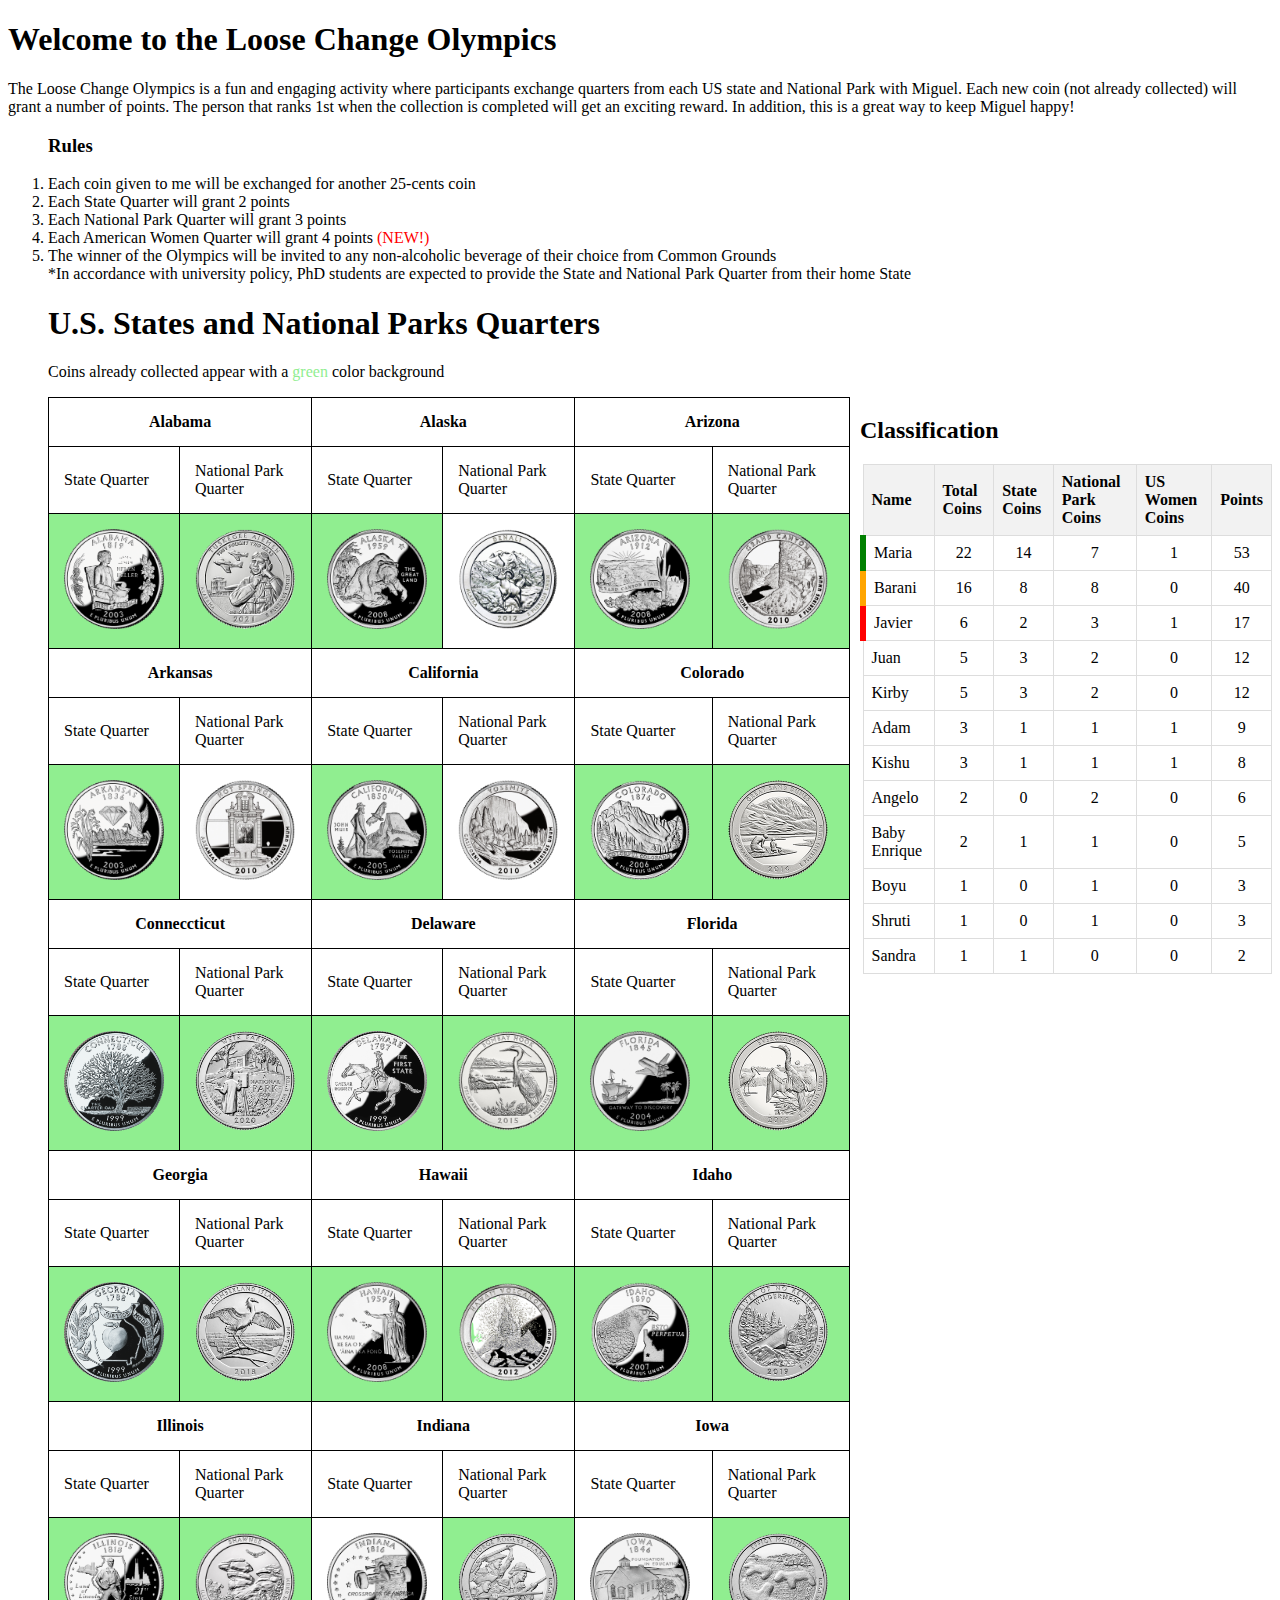
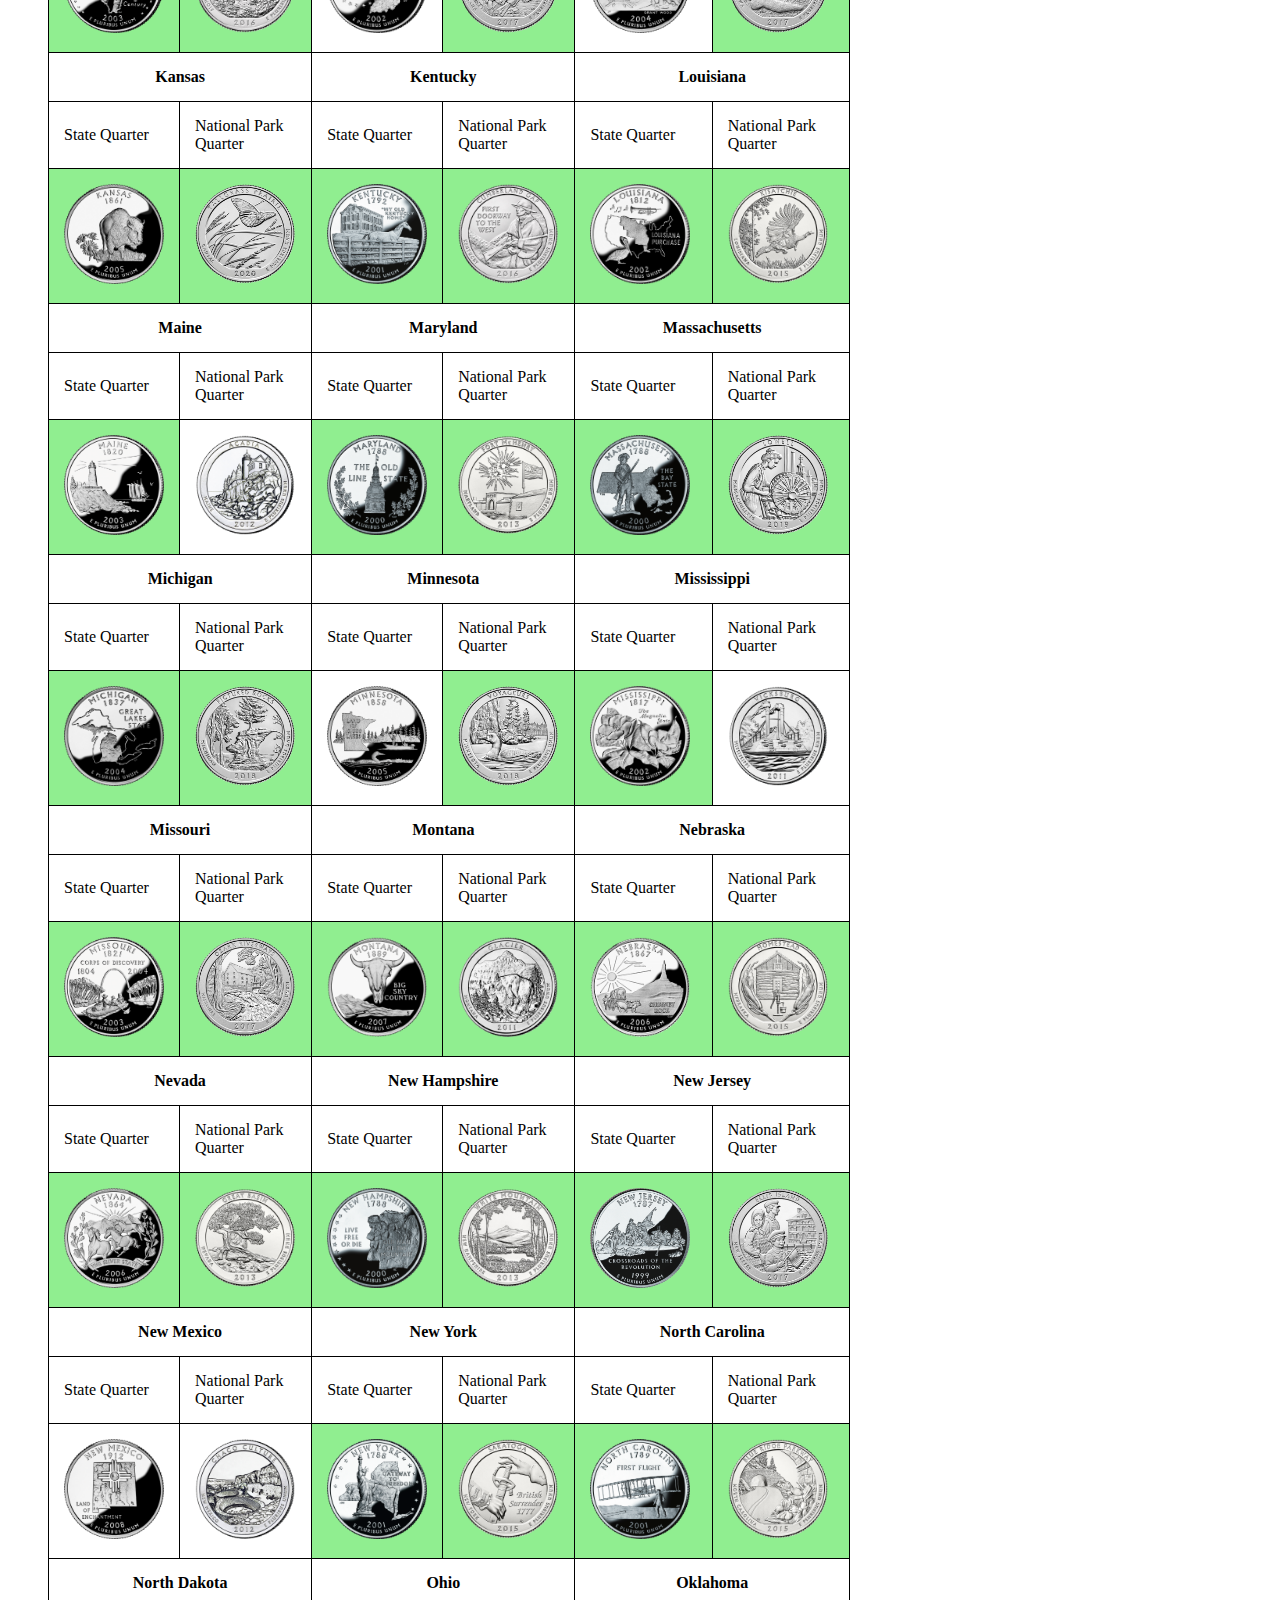
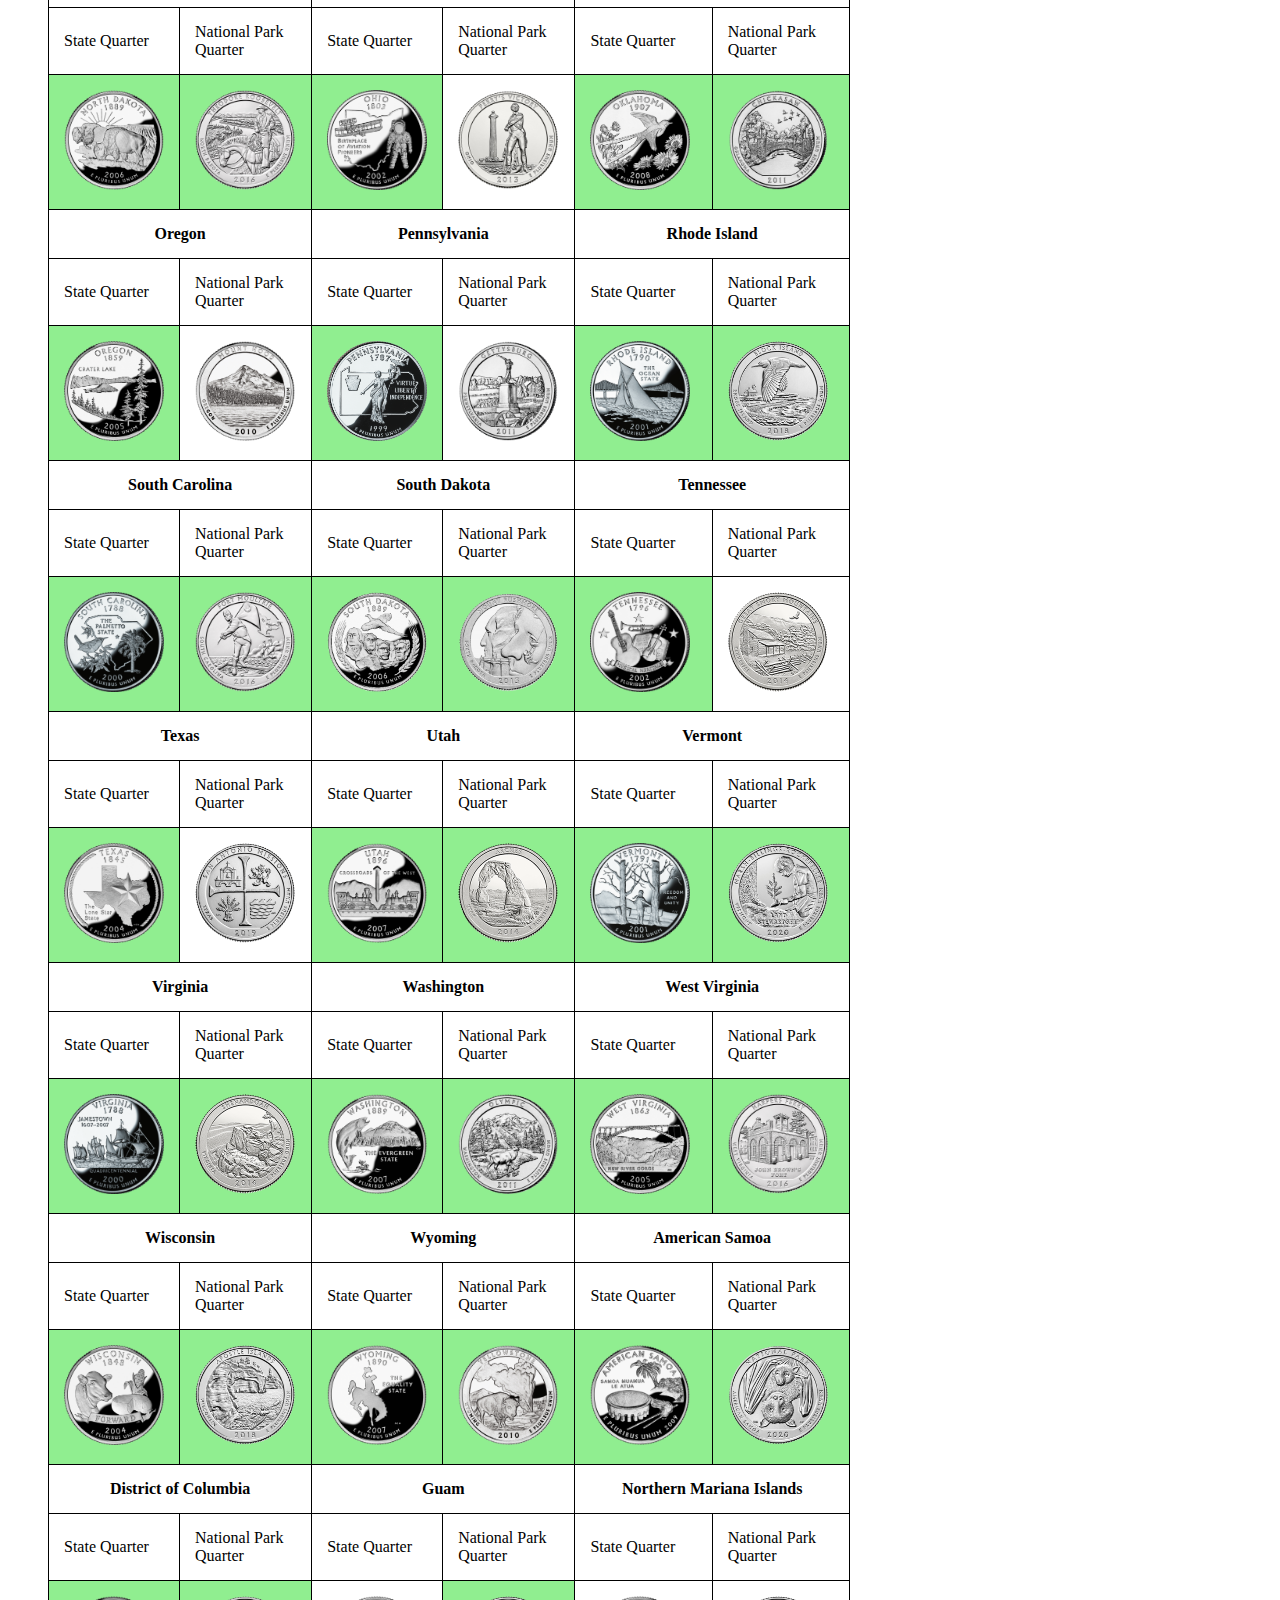
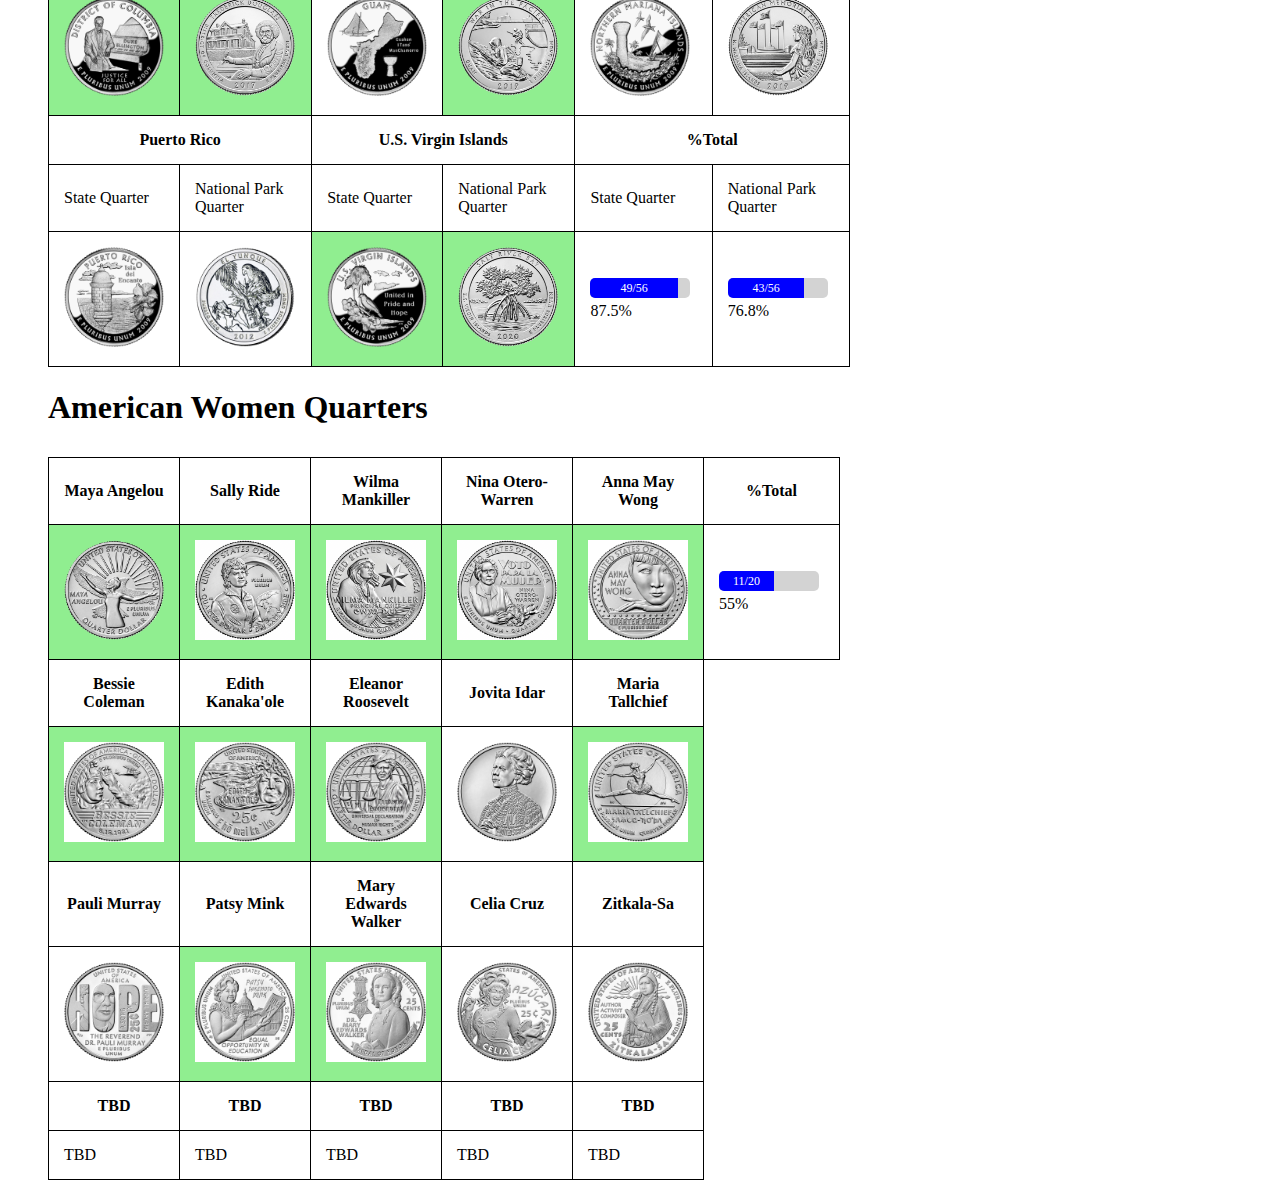
==== commit 8cd29ce8: "Add files via upload" ====
--- a/index.html
+++ b/index.html
@@ -98,7 +98,7 @@
                     <td>National Park Quarter</td>
                 </tr>
                 <tr>
-                    <td><img src="img/AL_S.png" alt="Alabama State Quarter"></td>
+                    <td style="background-color: #90EE90;"><img src="img/AL_S.png" alt="Alabama State Quarter"></td>
                     <td style="background-color: #90EE90;"><img src="img/AL_P.png" alt="Alabama National Park Quarter"></td>
                     <td style="background-color: #90EE90;"><img src="img\AK_S.png"></td>
                     <td><img src="img\AK_P.png"></td>
@@ -164,7 +164,7 @@
                     <td style="background-color: #90EE90;"><img src="img\GA_S.png"></td>
                     <td style="background-color: #90EE90;"><img src="img\GA_P.png"></td>
                     <td style="background-color: #90EE90;"><img src="img\HI_S.png"></td>
-                    <td><img src="img\HI_P.png"></td>
+                    <td style="background-color: #90EE90;"><img src="img\HI_P.png"></td>
                     <td style="background-color: #90EE90;"><img src="img\ID_S.png"></td>
                     <td style="background-color: #90EE90;"><img src="img\ID_P.png"></td>
                 </tr>
@@ -290,7 +290,7 @@
                     <td style="background-color: #90EE90;"><img src="img\NV_S.png"></td>
                     <td style="background-color: #90EE90;"><img src="img\NV_P.png"></td>
                     <td style="background-color: #90EE90;"><img src="img\NH_S.png"></td>
-                    <td><img src="img\NH_P.png"></td>
+                    <td style="background-color: #90EE90;"><img src="img\NH_P.png"></td>
                     <td style="background-color: #90EE90;"><img src="img\NJ_S.png"></td>
                     <td style="background-color: #90EE90;"><img src="img\NJ_P.png"></td>
                 </tr>
@@ -373,7 +373,7 @@
                 <tr>
                     <td style="background-color: #90EE90;"><img src="img\SC_S.png"></td>
                     <td style="background-color: #90EE90;"><img src="img\SC_P.png"></td>
-                    <td><img src="img\SD_S.png"></td>
+                    <td style="background-color: #90EE90;"><img src="img\SD_S.png"></td>
                     <td style="background-color: #90EE90;"><img src="img\SD_P.png"></td>
                     <td style="background-color: #90EE90;"><img src="img\TN_S.png"></td>
                     <td><img src="img\TN_P.png"></td>
@@ -437,7 +437,7 @@
                     <td style="background-color: #90EE90;"><img src="img\WI_S.png"></td>
                     <td style="background-color: #90EE90;"><img src="img\WI_P.png"></td>
                     <td style="background-color: #90EE90;"><img src="img\WY_S.png"></td>
-                    <td><img src="img\WY_P.png"></td>
+                    <td style="background-color: #90EE90;"><img src="img\WY_P.png"></td>
                     <td style="background-color: #90EE90;"><img src="img\Samoa_S.png"></td>
                     <td style="background-color: #90EE90;"><img src="img\Samoa.png"></td>
                 </tr>
@@ -455,7 +455,7 @@
                     <td>National Park Quarter</td>
                 </tr>
                 <tr>
-                    <td><img src="img\Columbia_S.png"></td>
+                    <td style="background-color: #90EE90;"><img src="img\Columbia_S.png"></td>
                     <td style="background-color: #90EE90;"><img src="img\Columbia.png"></td>
                     <td><img src="img\Guam_S.png"></td>
                     <td style="background-color: #90EE90;"><img src="img\Guam.png"></td>
@@ -484,19 +484,19 @@
                     <td style="background-color: #90EE90;"><img src="img\Virgin_Island.png"></td>
                     <td>
                         <div class="progress-bar">
-                            <div class="progress" style="width: 82%;">
-                                <span class="progress-text">46/56</span>
+                            <div class="progress" style="width: 87.5%;">
+                                <span class="progress-text">49/56</span>
                             </div>
                         </div>
-                        <span class="percentage-text">82%</span>
+                        <span class="percentage-text">87.5%</span>
                     </td>
                     <td>
                         <div class="progress-bar">
-                            <div class="progress" style="width: 71%;">
-                                <span class="progress-text">40/56</span>
+                            <div class="progress" style="width: 76.8%;">
+                                <span class="progress-text">43/56</span>
                             </div>
                         </div>
-                        <span class="percentage-text">71%</span>
+                        <span class="percentage-text">76.8%</span>
                     </td>
                 </tr>
             </tbody>
@@ -517,11 +517,11 @@
                 </tr>
                 <tr>
                 <td style="border: 1px solid #dddddd; padding: 8px; border-left: 6px solid green;">Maria</td>
-                <td style="text-align: center; border: 1px solid #dddddd; padding: 8px;">17</td>
-                <td style="text-align: center; border: 1px solid #dddddd; padding: 8px;">12</td>
-                <td style="text-align: center; border: 1px solid #dddddd; padding: 8px;">4</td>
-                <td style="text-align: center; border: 1px solid #dddddd; padding: 8px;">1</td>
-                <td style="text-align: center; border: 1px solid #dddddd; padding: 8px;">40</td>
+                <td style="text-align: center; border: 1px solid #dddddd; padding: 8px;">22</td>
+                <td style="text-align: center; border: 1px solid #dddddd; padding: 8px;">14</td>
+                <td style="text-align: center; border: 1px solid #dddddd; padding: 8px;">7</td>
+                <td style="text-align: center; border: 1px solid #dddddd; padding: 8px;">1</td>
+                <td style="text-align: center; border: 1px solid #dddddd; padding: 8px;">53</td>
                 </tr>
                 <td style="border: 1px solid #dddddd; padding: 8px; border-left: 6px solid orange;">Barani</td>
                 <td style="text-align: center; border: 1px solid #dddddd; padding: 8px;">16</td>
@@ -530,7 +530,14 @@
                 <td style="text-align: center; border: 1px solid #dddddd; padding: 8px;">0</td>
                 <td style="text-align: center; border: 1px solid #dddddd; padding: 8px;">40</td>
                 </tr>
-                <td style="border: 1px solid #dddddd; padding: 8px; border-left: 6px solid red;">Juan</td>
+                <td style="border: 1px solid #dddddd; padding: 8px;border-left: 6px solid red;">Javier</td>
+                <td style="text-align: center; border: 1px solid #dddddd; padding: 8px;">6</td>
+                <td style="text-align: center; border: 1px solid #dddddd; padding: 8px;">2</td>
+                <td style="text-align: center; border: 1px solid #dddddd; padding: 8px;">3</td>
+                <td style="text-align: center; border: 1px solid #dddddd; padding: 8px;">1</td>
+                <td style="text-align: center; border: 1px solid #dddddd; padding: 8px;">17</td>
+                </tr>
+                <td style="border: 1px solid #dddddd; padding: 8px;">Juan</td>
                 <td style="text-align: center; border: 1px solid #dddddd; padding: 8px;">5</td>
                 <td style="text-align: center; border: 1px solid #dddddd; padding: 8px;">3</td>
                 <td style="text-align: center; border: 1px solid #dddddd; padding: 8px;">2</td>
@@ -544,13 +551,6 @@
                 <td style="text-align: center; border: 1px solid #dddddd; padding: 8px;">0</td>
                 <td style="text-align: center; border: 1px solid #dddddd; padding: 8px;">12</td>
                 </tr>
-                <td style="border: 1px solid #dddddd; padding: 8px;">Javier</td>
-                <td style="text-align: center; border: 1px solid #dddddd; padding: 8px;">4</td>
-                <td style="text-align: center; border: 1px solid #dddddd; padding: 8px;">1</td>
-                <td style="text-align: center; border: 1px solid #dddddd; padding: 8px;">3</td>
-                <td style="text-align: center; border: 1px solid #dddddd; padding: 8px;">0</td>
-                <td style="text-align: center; border: 1px solid #dddddd; padding: 8px;">11</td>
-                </tr>
                 <td style="border: 1px solid #dddddd; padding: 8px;">Adam</td>
                 <td style="text-align: center; border: 1px solid #dddddd; padding: 8px;">3</td>
                 <td style="text-align: center; border: 1px solid #dddddd; padding: 8px;">1</td>
@@ -600,48 +600,6 @@
                 <td style="text-align: center; border: 1px solid #dddddd; padding: 8px;">0</td>
                 <td style="text-align: center; border: 1px solid #dddddd; padding: 8px;">2</td>
                 <tr>
-                <td style="border: 1px solid #dddddd; padding: 8px;">Krishna</td>
-                <td style="text-align: center; border: 1px solid #dddddd; padding: 8px;">0</td>
-                <td style="text-align: center; border: 1px solid #dddddd; padding: 8px;">0</td>
-                <td style="text-align: center; border: 1px solid #dddddd; padding: 8px;">0</td>
-                <td style="text-align: center; border: 1px solid #dddddd; padding: 8px;">0</td>
-                <td style="text-align: center; border: 1px solid #dddddd; padding: 8px;">0</td>
-                </tr>
-                <td style="border: 1px solid #dddddd; padding: 8px;">Jassim</td>
-                <td style="text-align: center; border: 1px solid #dddddd; padding: 8px;">0</td>
-                <td style="text-align: center; border: 1px solid #dddddd; padding: 8px;">0</td>
-                <td style="text-align: center; border: 1px solid #dddddd; padding: 8px;">0</td>
-                <td style="text-align: center; border: 1px solid #dddddd; padding: 8px;">0</td>
-                <td style="text-align: center; border: 1px solid #dddddd; padding: 8px;">0</td>
-                </tr>
-                <td style="border: 1px solid #dddddd; padding: 8px;">Kerryan</td>
-                <td style="text-align: center; border: 1px solid #dddddd; padding: 8px;">0</td>
-                <td style="text-align: center; border: 1px solid #dddddd; padding: 8px;">0</td>
-                <td style="text-align: center; border: 1px solid #dddddd; padding: 8px;">0</td>
-                <td style="text-align: center; border: 1px solid #dddddd; padding: 8px;">0</td>
-                <td style="text-align: center; border: 1px solid #dddddd; padding: 8px;">0</td>
-                </tr>
-                <td style="border: 1px solid #dddddd; padding: 8px;">Matt</td>
-                <td style="text-align: center; border: 1px solid #dddddd; padding: 8px;">0</td>
-                <td style="text-align: center; border: 1px solid #dddddd; padding: 8px;">0</td>
-                <td style="text-align: center; border: 1px solid #dddddd; padding: 8px;">0</td>
-                <td style="text-align: center; border: 1px solid #dddddd; padding: 8px;">0</td>
-                <td style="text-align: center; border: 1px solid #dddddd; padding: 8px;">0</td>
-                </tr>
-                <td style="border: 1px solid #dddddd; padding: 8px;">Yasi</td>
-                <td style="text-align: center; border: 1px solid #dddddd; padding: 8px;">0</td>
-                <td style="text-align: center; border: 1px solid #dddddd; padding: 8px;">0</td>
-                <td style="text-align: center; border: 1px solid #dddddd; padding: 8px;">0</td>
-                <td style="text-align: center; border: 1px solid #dddddd; padding: 8px;">0</td>
-                <td style="text-align: center; border: 1px solid #dddddd; padding: 8px;">0</td>
-                </tr>
-                <td style="border: 1px solid #dddddd; padding: 8px;">Lucy</td>
-                <td style="text-align: center; border: 1px solid #dddddd; padding: 8px;">0</td>
-                <td style="text-align: center; border: 1px solid #dddddd; padding: 8px;">0</td>
-                <td style="text-align: center; border: 1px solid #dddddd; padding: 8px;">0</td>
-                <td style="text-align: center; border: 1px solid #dddddd; padding: 8px;">0</td>
-                <td style="text-align: center; border: 1px solid #dddddd; padding: 8px;">0</td>
-                </tr>
             </table>
         </div>
             <div class="container">
@@ -662,11 +620,11 @@
                             <td style="background-color: #90EE90;"><img src="img\W4.jpg"></td>
                             <td>
                                 <div class="progress-bar">
-                                    <div class="progress" style="width: 50%;">
-                                        <span class="progress-text">10/20</span>
+                                    <div class="progress" style="width: 55%;">
+                                        <span class="progress-text">11/20</span>
                                     </div>
                                 </div>
-                                <span class="percentage-text">50%</span>
+                                <span class="percentage-text">55%</span>
                             </td>
                         <tr>
                             <th style="text-align: center;">Bessie Coleman</th>
@@ -689,7 +647,7 @@
                         <tr>
                             <td><img src="img\W6.jpg"></td>
                             <td style="background-color: #90EE90;"><img src="img\W7.jpg"></td>
-                            <td><img src="img\W8.jpg"></td>
+                            <td style="background-color: #90EE90;"><img src="img\W8.jpg"></td>
                             <td><img src="img\W9.jpg"></td>
                             <td><img src="img\W5.jpg"></td>
                         </tr>
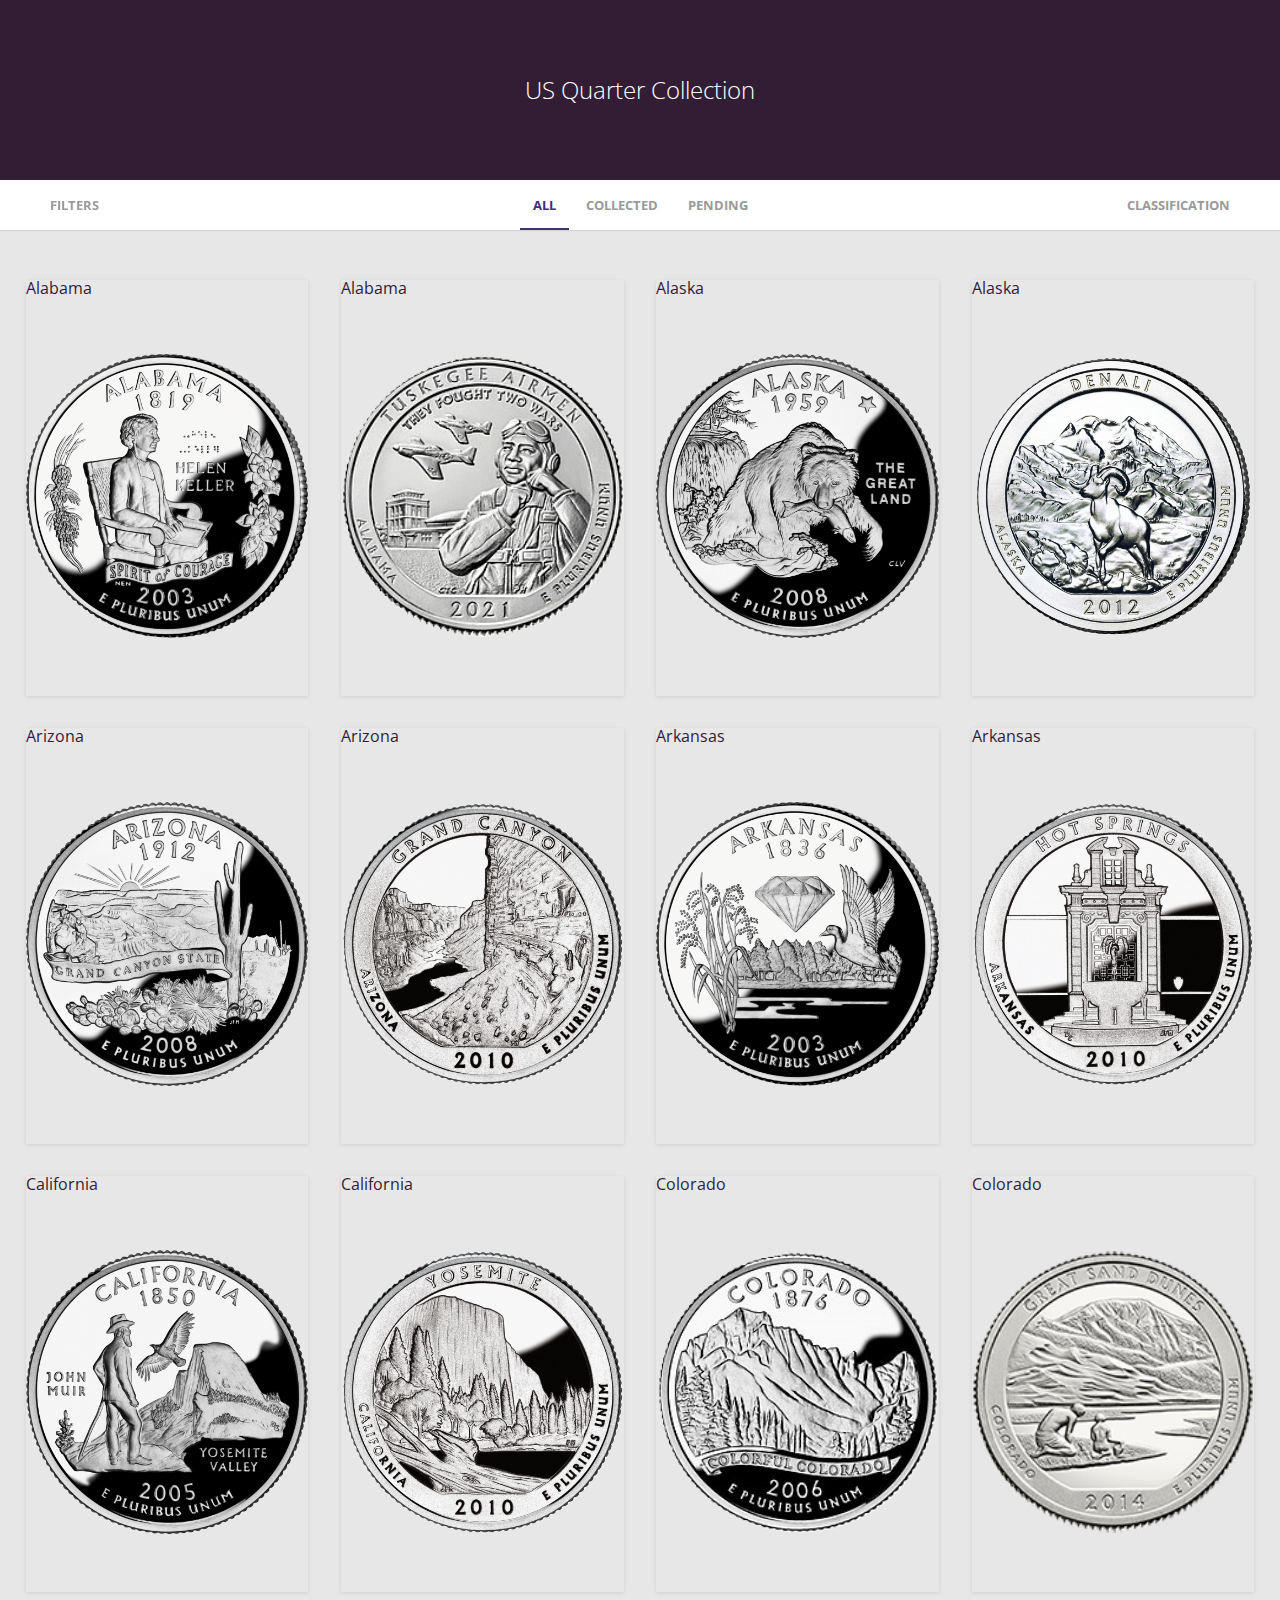
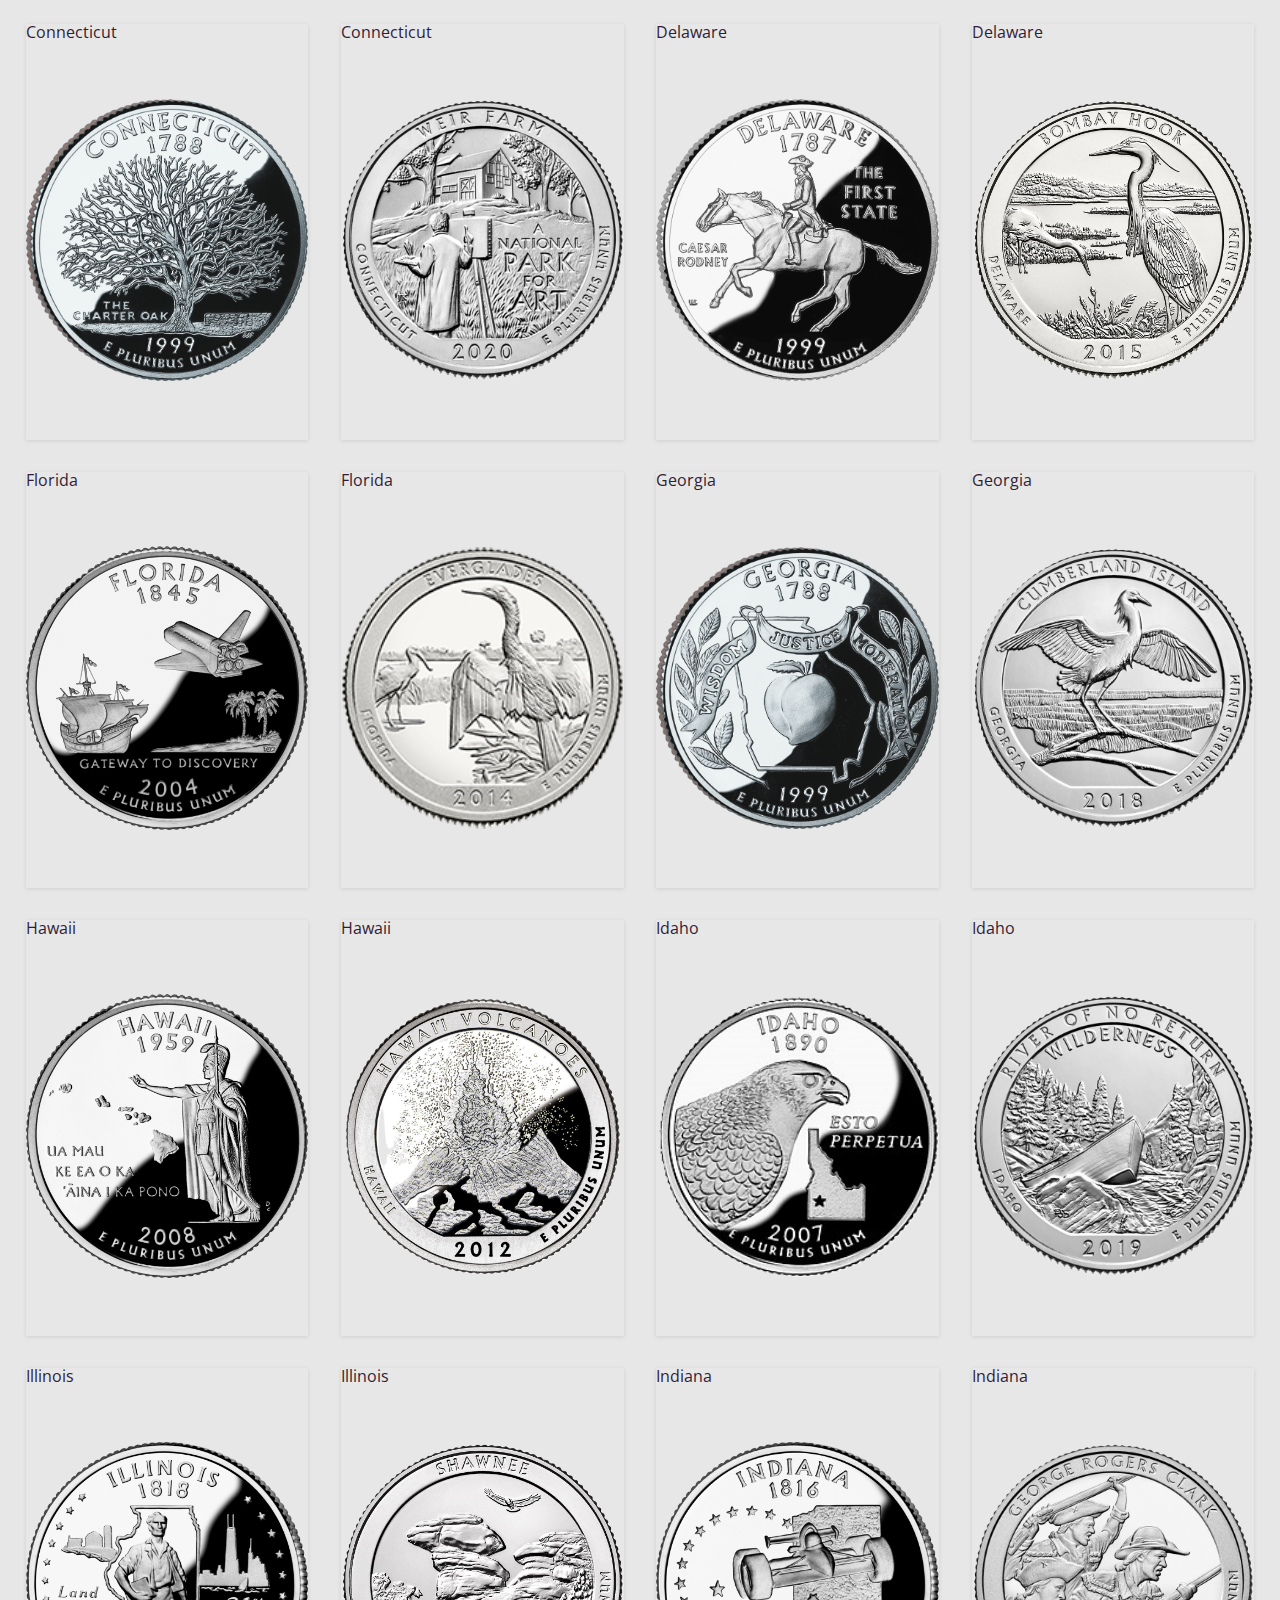
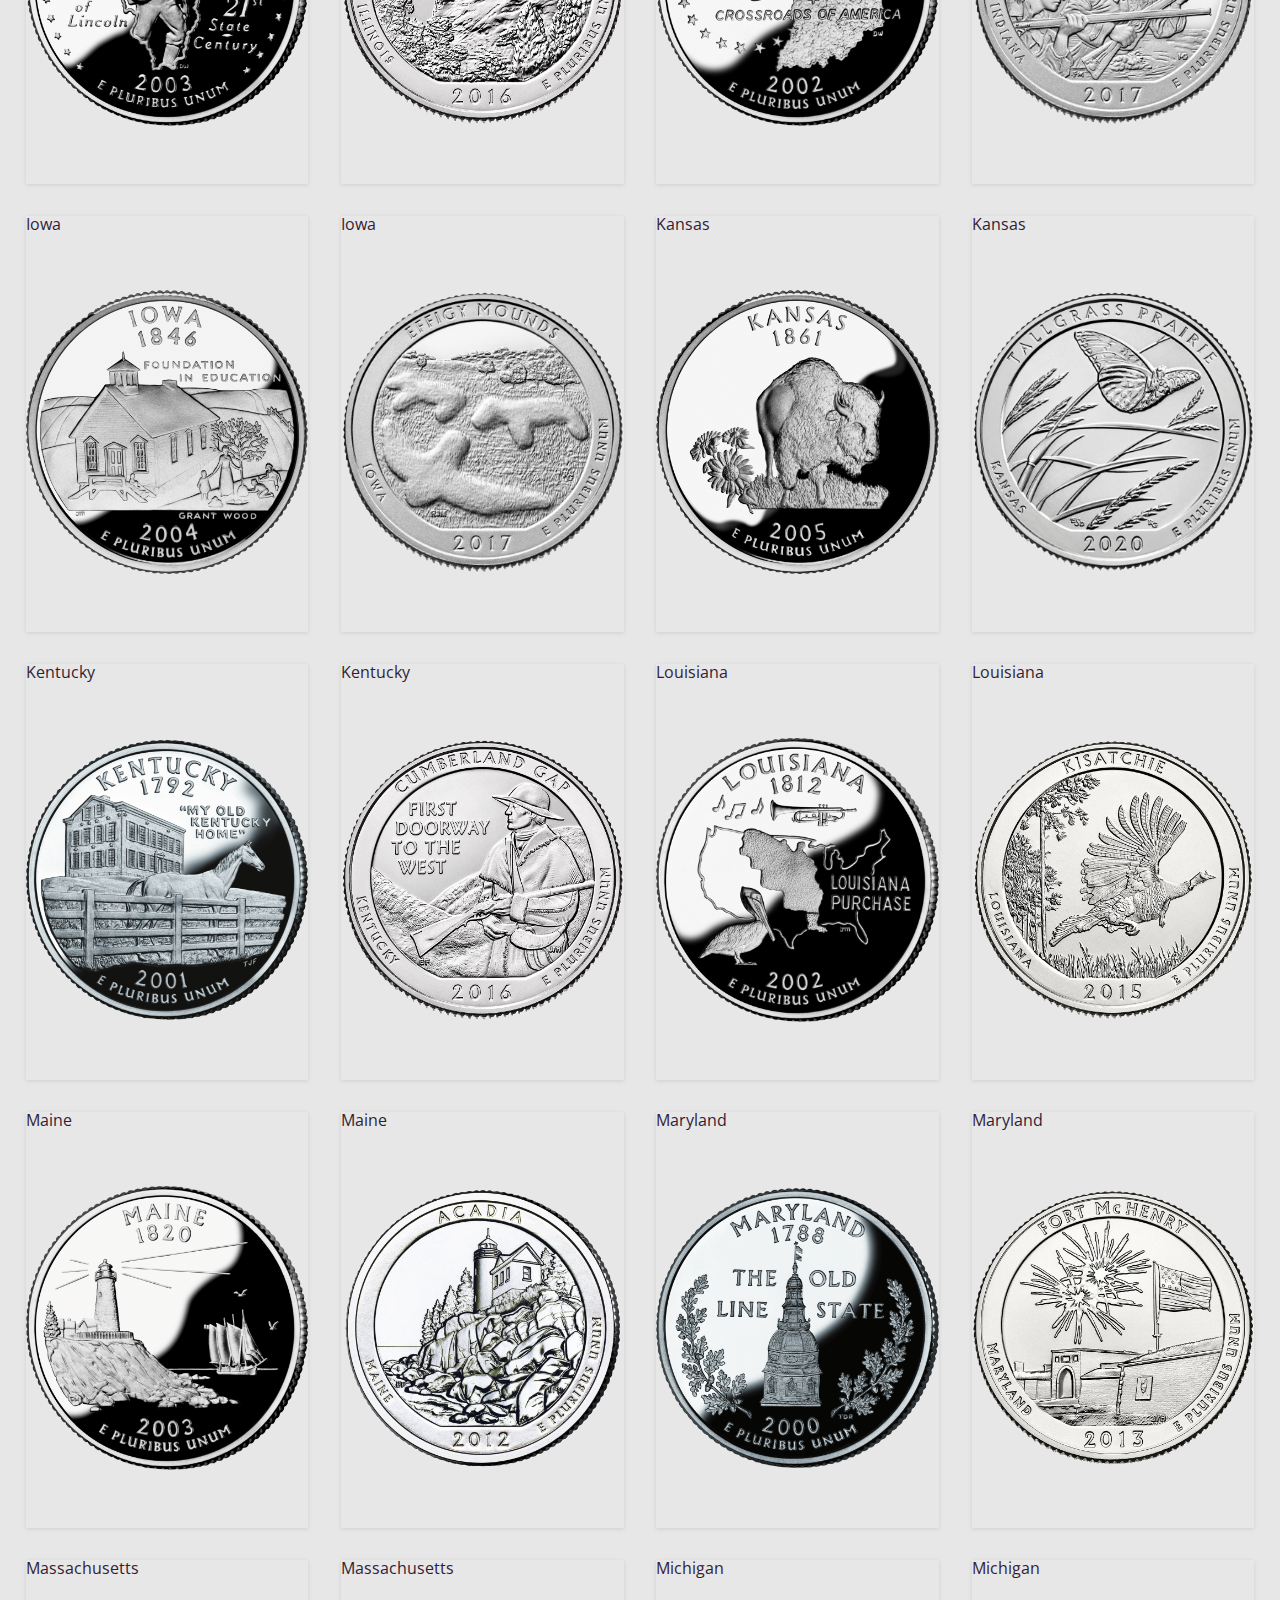
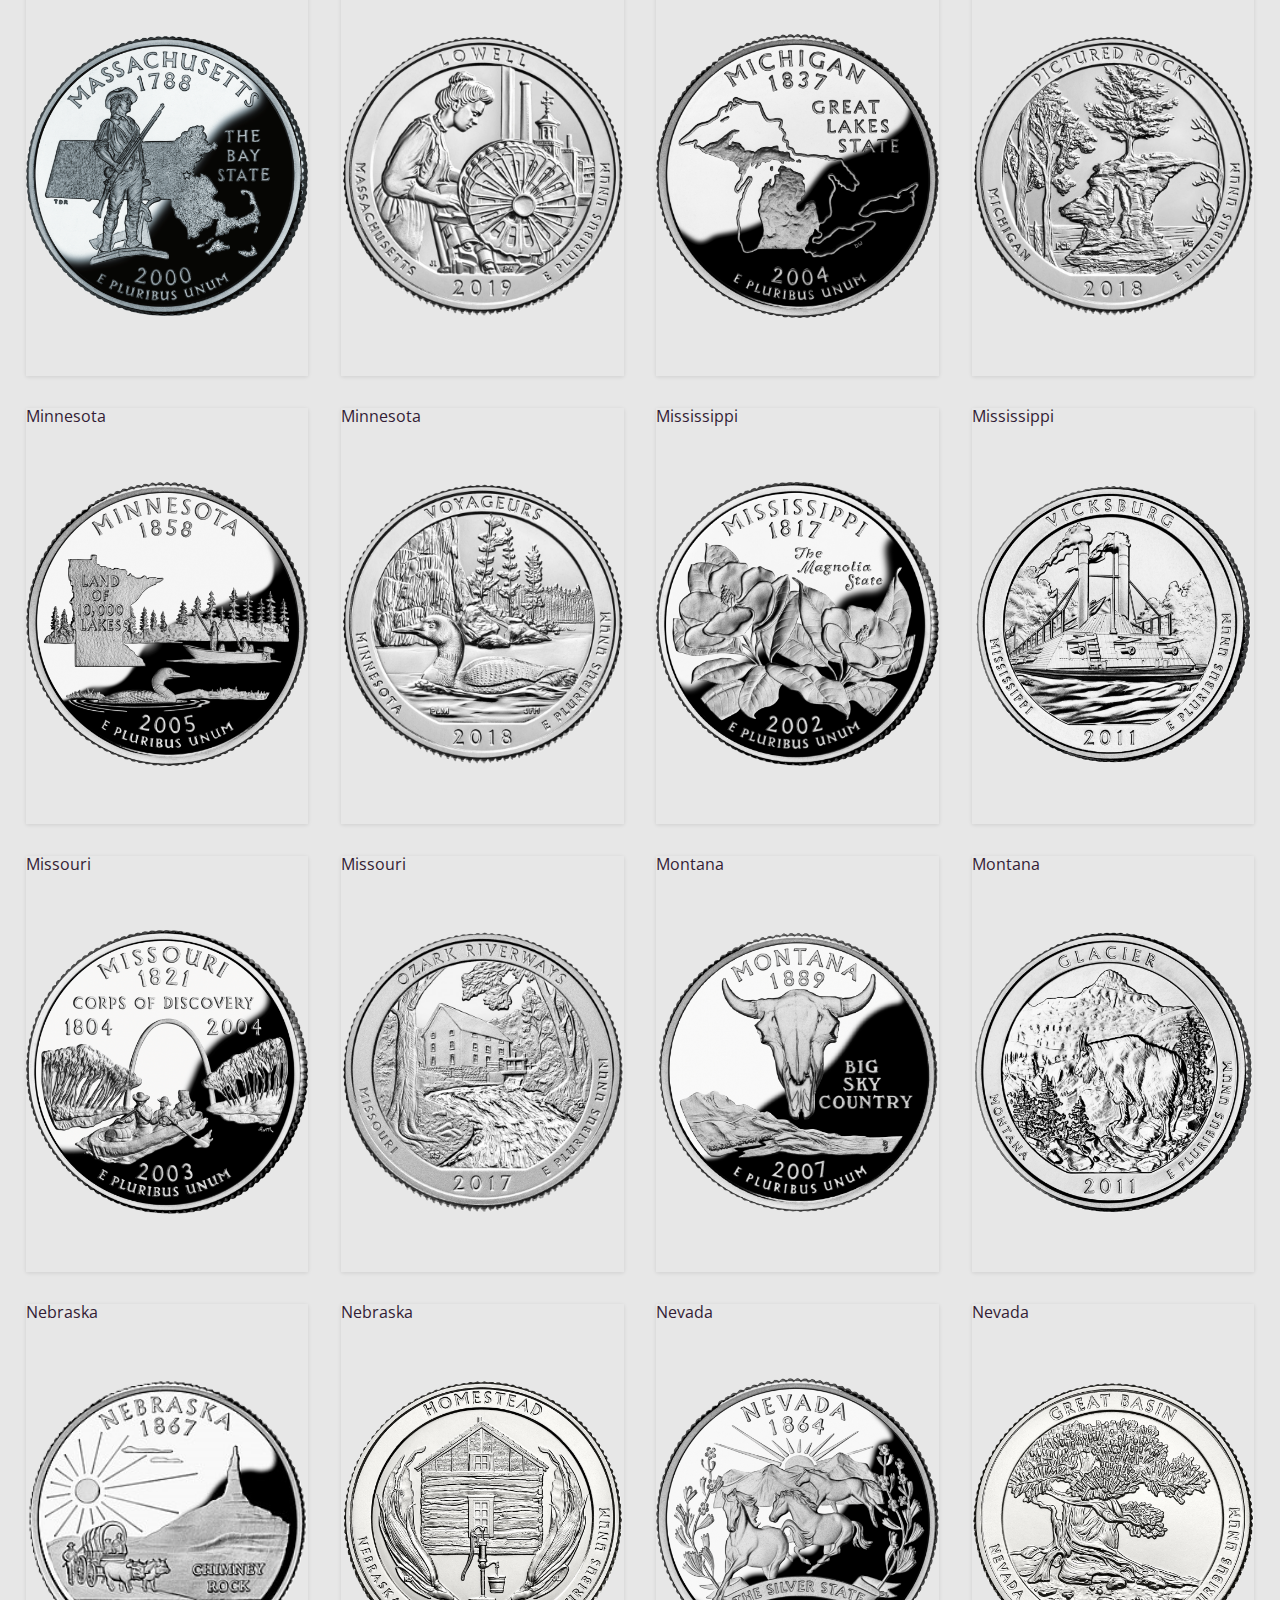
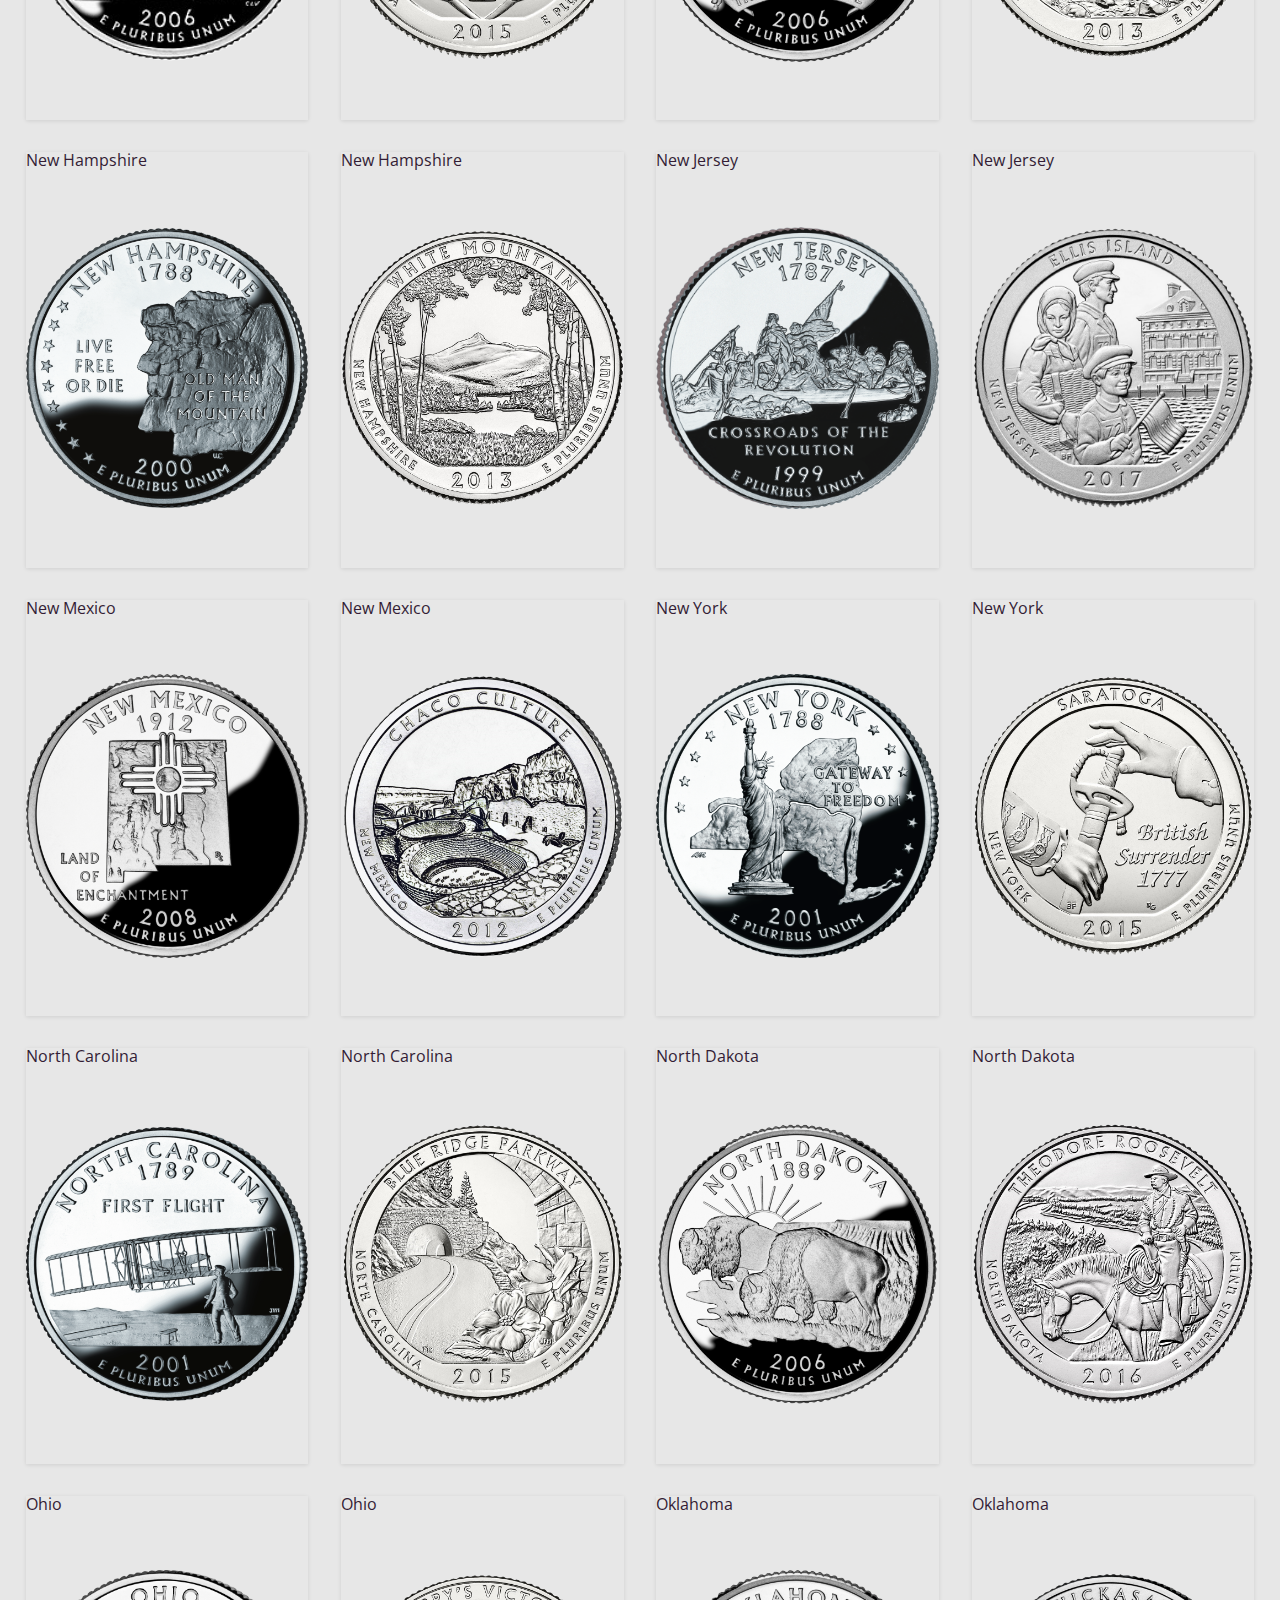
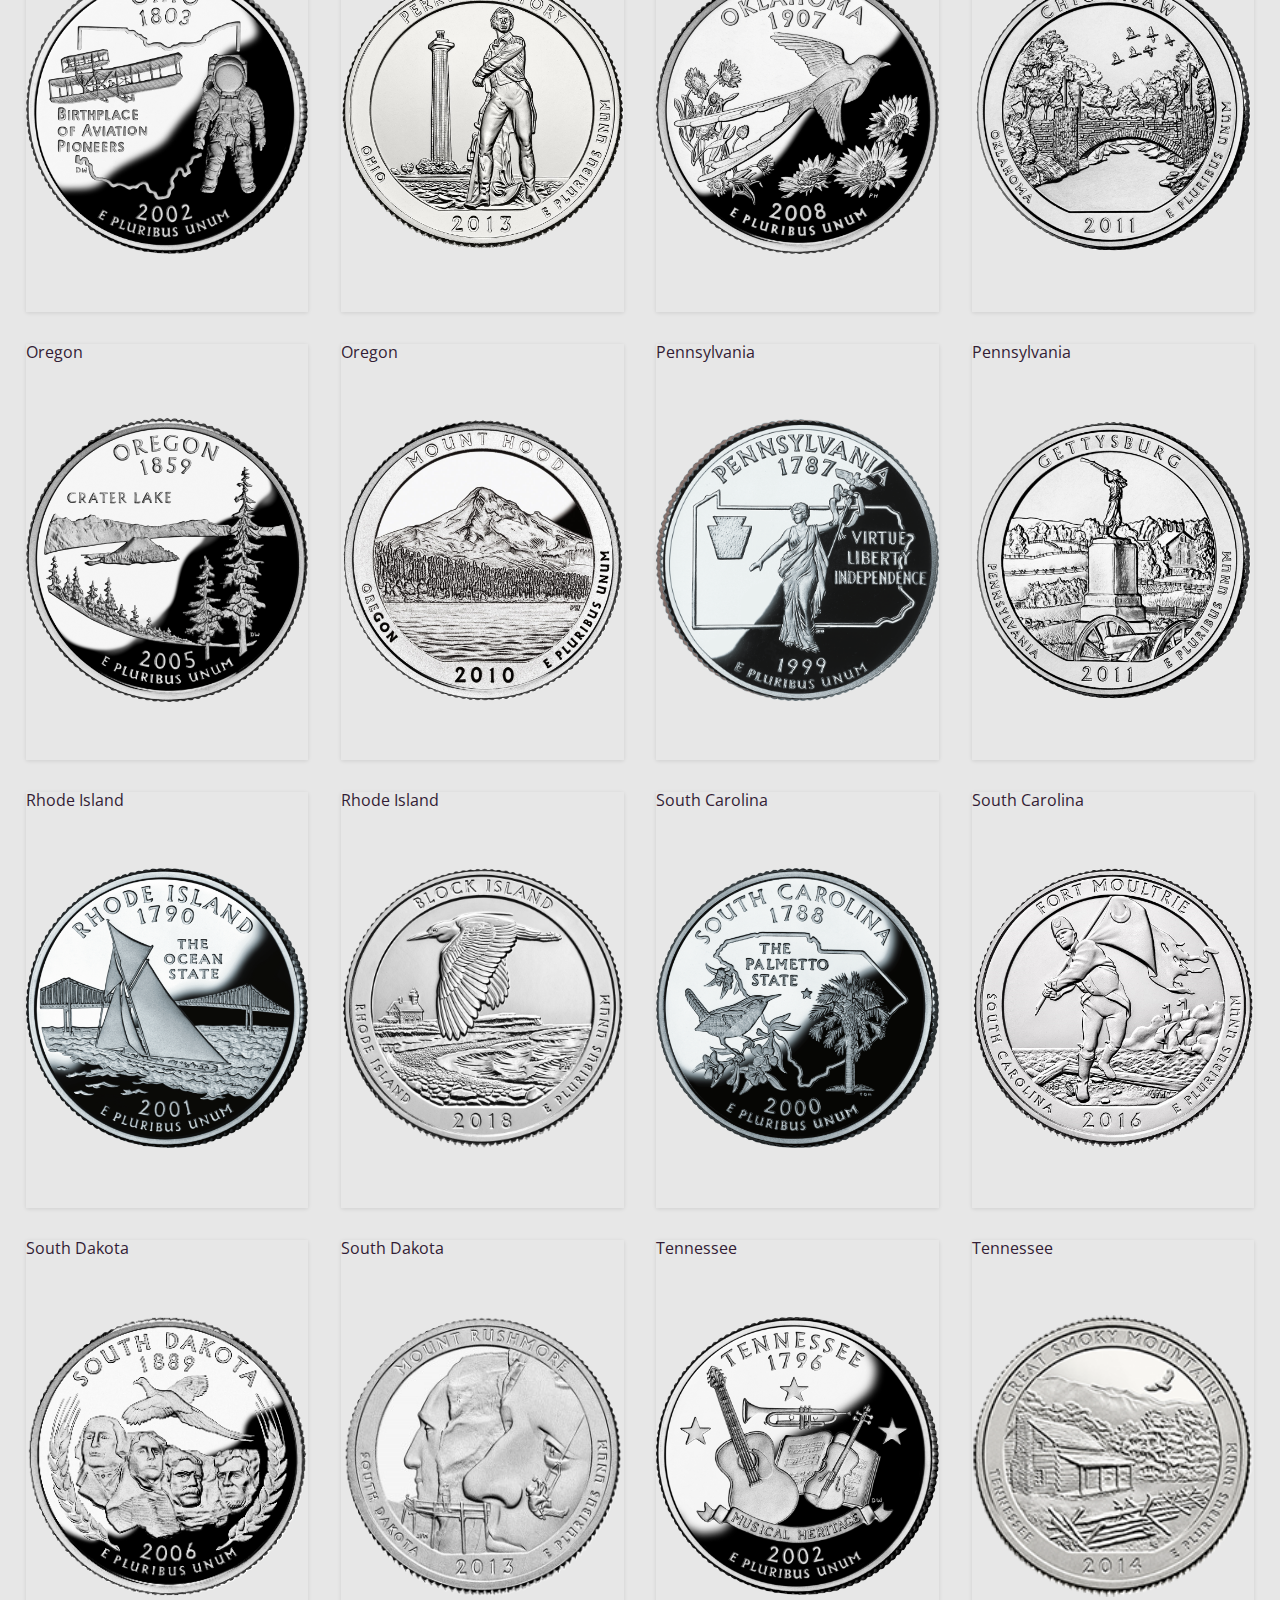
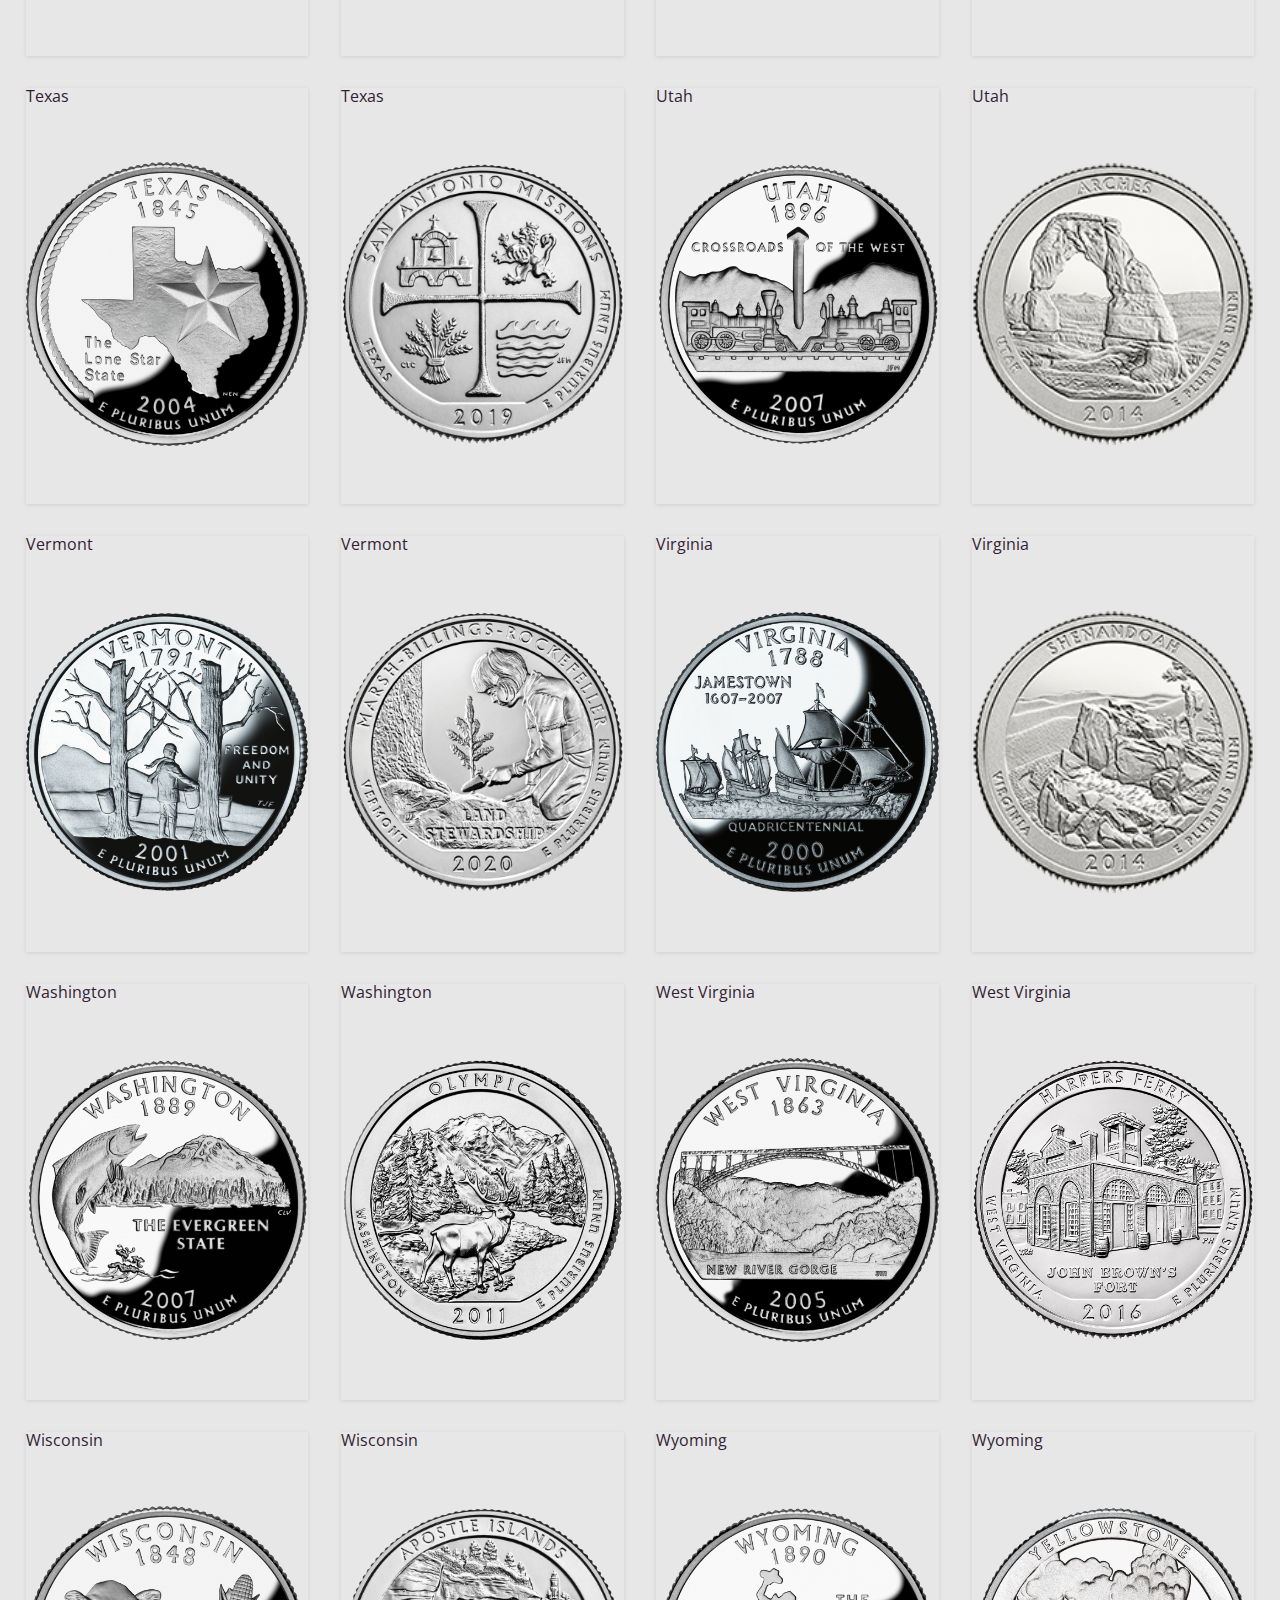
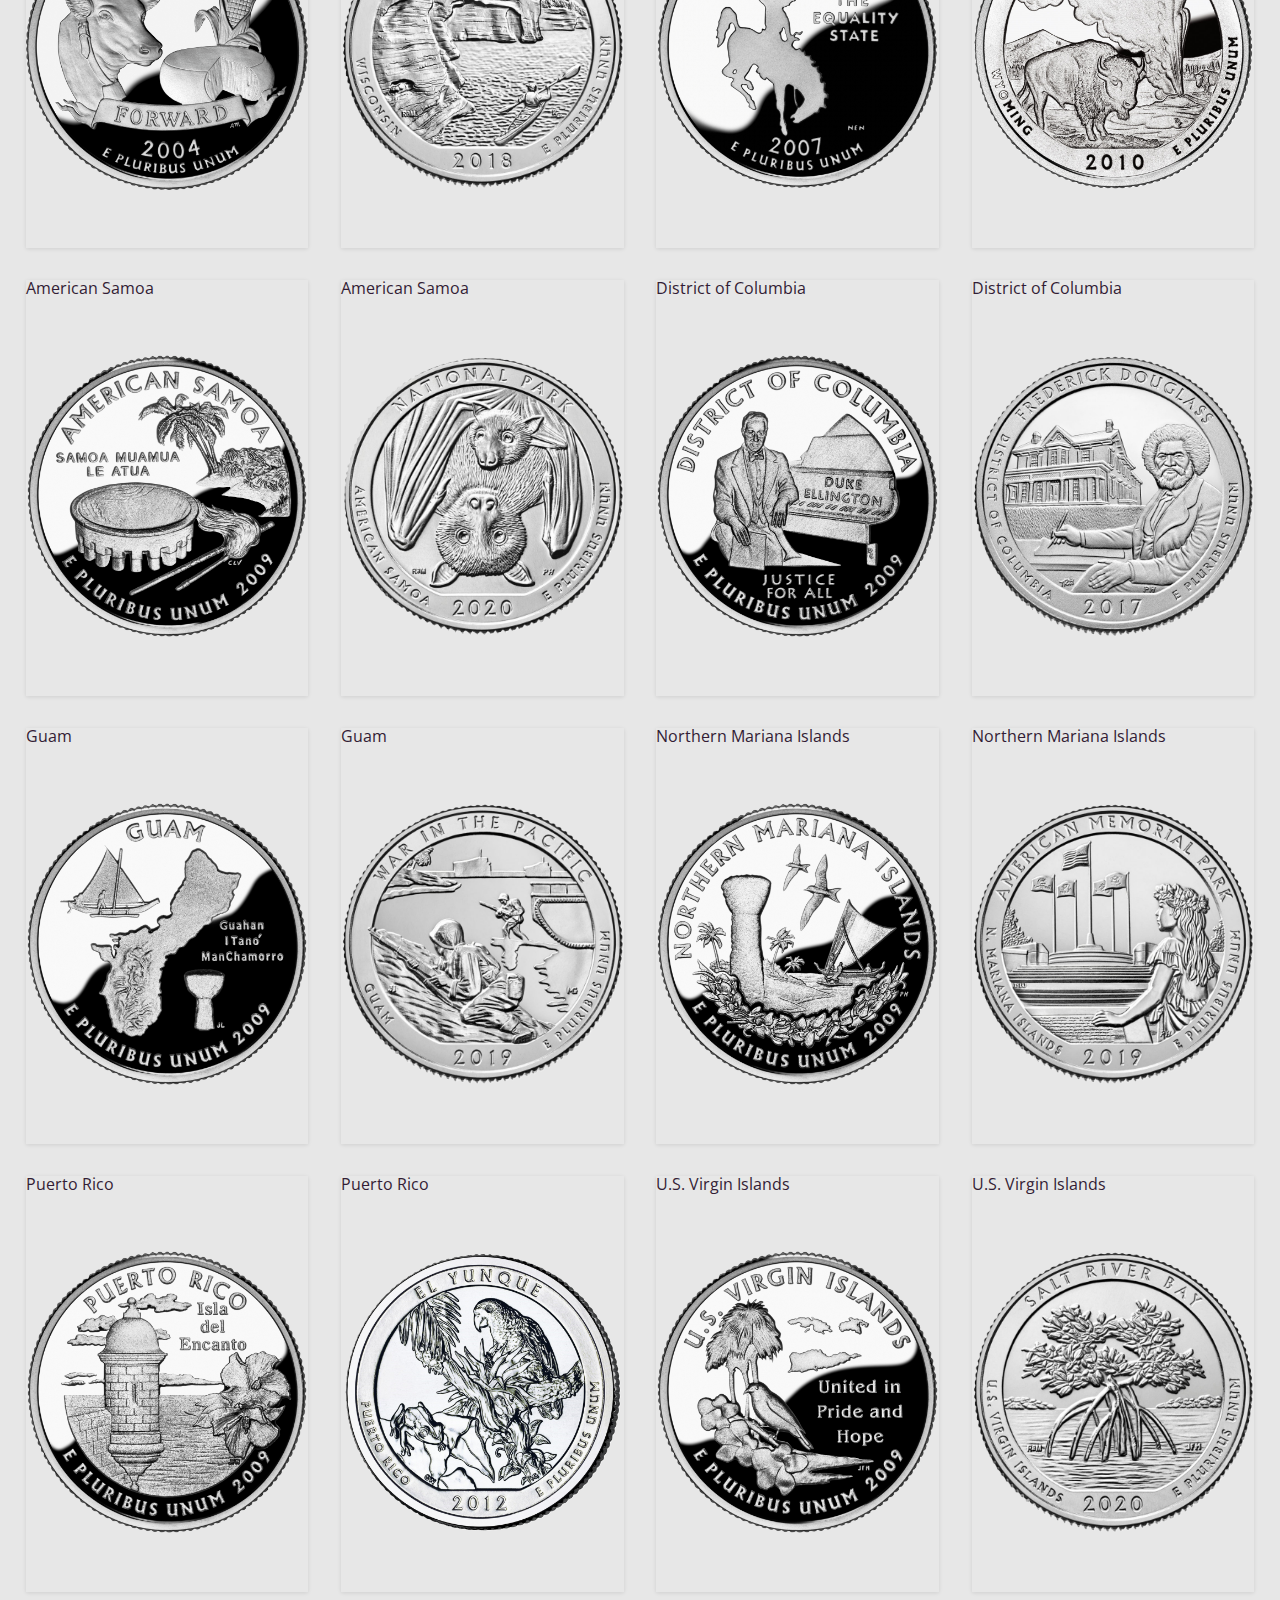
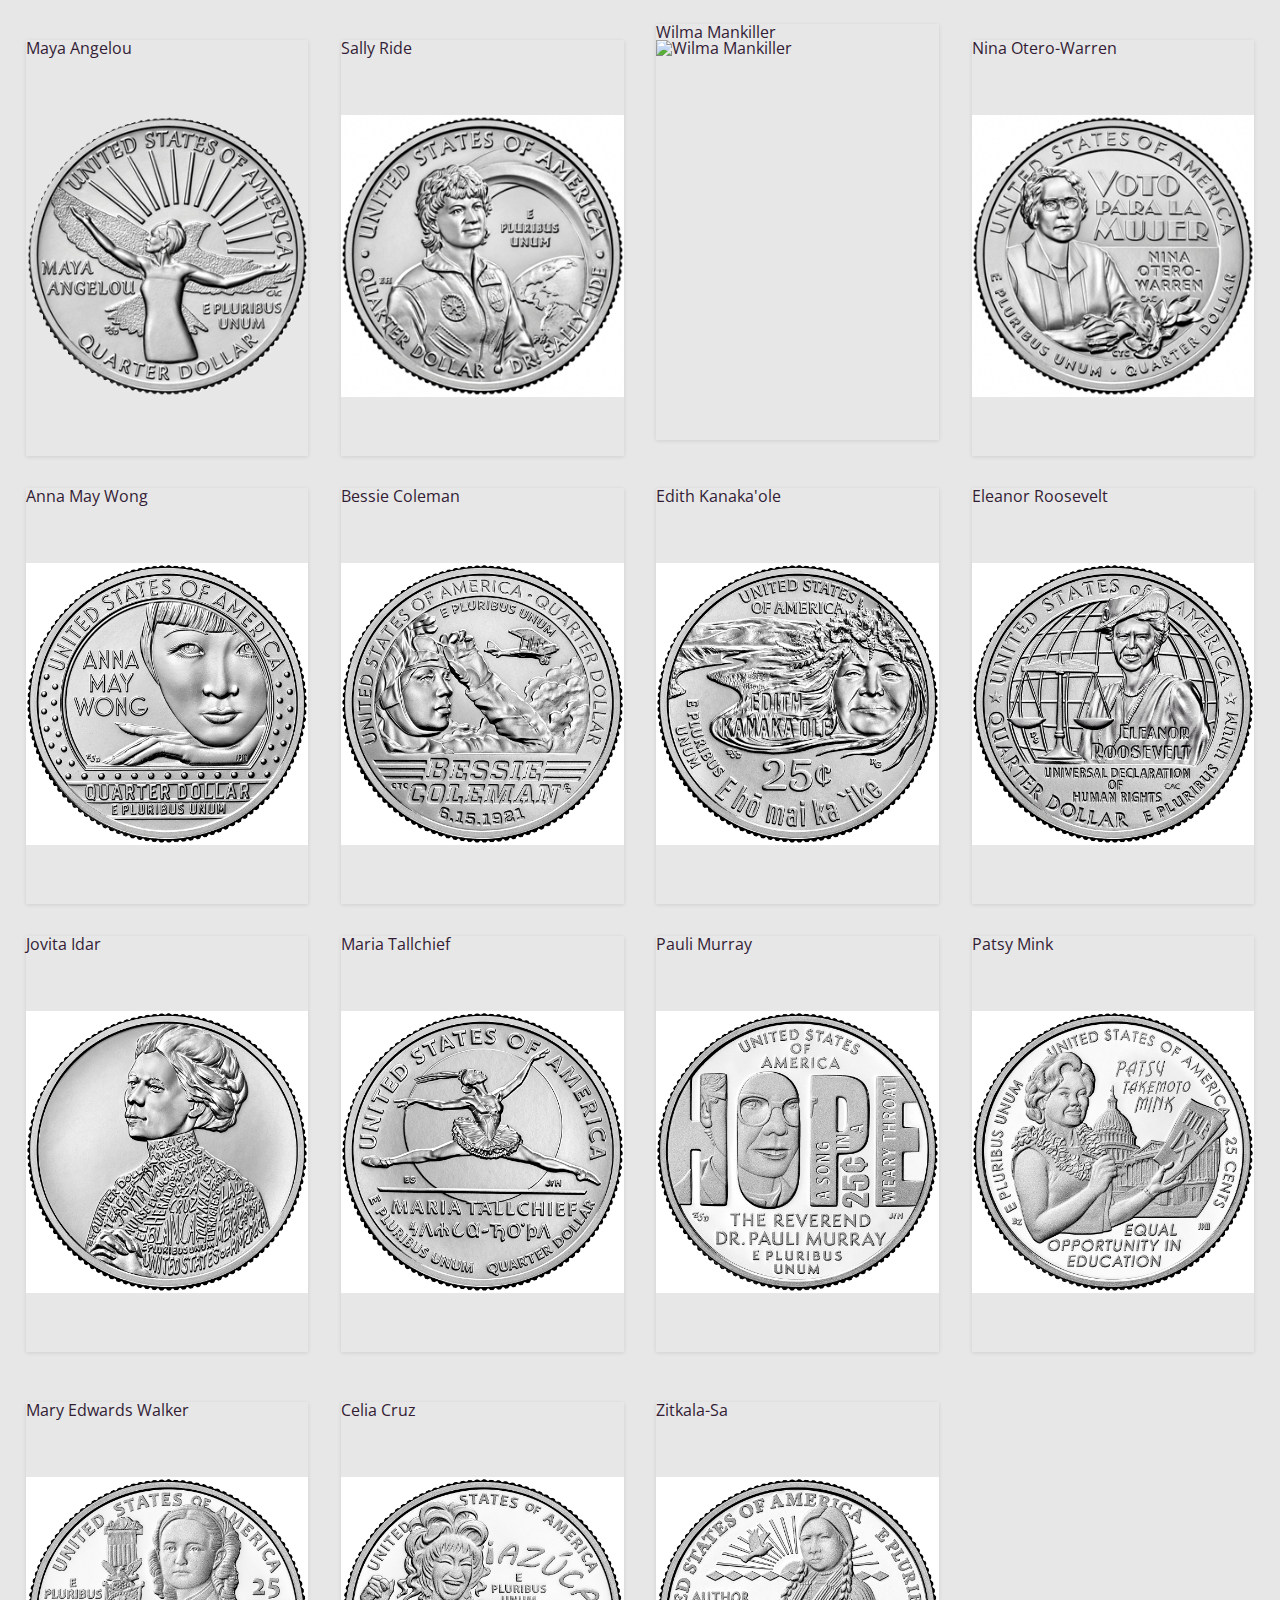
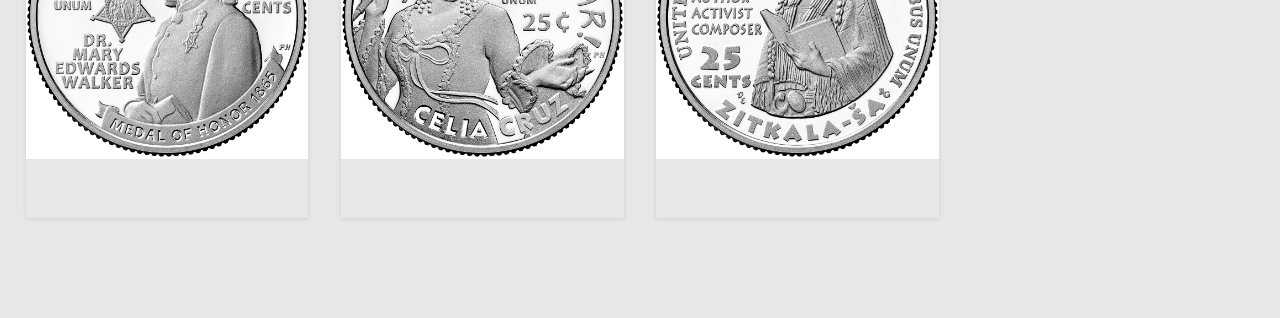
==== commit e1760b9a: "Add files via upload" ====
--- a/index.html
+++ b/index.html
@@ -1,672 +1,959 @@
-<!DOCTYPE html>
-<html>
-<head>
-    <title>U.S. State Quarters and National Park Quarters</title>
-    <style>
-        .container {
-            display: grid;
-            grid-template-columns: 1fr 1fr;
-            gap: 10px;
-        }
-        .table-container, .classification-container {
-            width: 100%; /* Adjust as needed */
-        }
-        .marker {
-            border-left: 6px solid green;
-            background-color: lightgrey;
-            padding-left: 10px;
-        }
-        table {
-            width: 100%;
-            border-collapse: collapse;
-        }
-        th, td {
-            border: 1px solid black;
-            padding: 15px;
-            text-align: left;
-        }
-        img {
-            width: 100px;
-            height: 100px;
-        }
-        .progress-bar {
-        position: relative;
-        background-color: lightgrey;
-        width: 100px; /* Adjust the width as needed */
-        height: 20px; /* Adjust the height as needed */
-        border-radius: 5px;
-        overflow: hidden;
-        display: inline-block;
-        margin-right: 5px; /* Adjust margin as needed */
-    }
-
-    .progress {
-        background-color: blue;
-        height: 100%;
-        position: relative;
-    }
-
-    .progress-text {
-        position: absolute;
-        width: 100%;
-        text-align: center;
-        color: white;
-        top: 50%;
-        transform: translateY(-50%);
-        font-size: 12px; /* Adjust font size as needed */
-    }
-    .percentage-text {
-        display: inline-block;
-        vertical-align: top;
-    }
-        @media screen and (max-width: 768px) {
-            .container {
-                grid-template-columns: 1fr;
-            }
-        }
-    </style>
-</head>
-<body>
-    <h1>Welcome to the Loose Change Olympics</h1>
-<p>The Loose Change Olympics is a fun and engaging activity where participants exchange quarters from each US state and National Park with Miguel. Each new coin (not already collected) will grant a number of points. The person that ranks 1st when the collection is completed will get an exciting reward. In addition, this is a great way to keep Miguel happy! 
-    </p>
-    <ol>
-        <h3>Rules</h3>
-        <li>Each coin given to me will be exchanged for another 25-cents coin</li>
-        <li>Each State Quarter will grant 2 points</li>
-        <li>Each National Park Quarter will grant 3 points</li>
-        <li>Each American Women Quarter will grant 4 points <span style="color: red;">(NEW!)</span></li>
-        <li>The winner of the Olympics will be invited to any non-alcoholic beverage of their choice from Common Grounds</li>
-        <th>*In accordance with university policy, PhD students are expected to provide the State and National Park Quarter from their home State</th>
-    </ul>
-    <h1>U.S. States and National Parks Quarters</h1>
-    <p> Coins already collected appear with a <span style="color: #90EE90;">green</span> color background</p>
-    <div class="container">
-        <div class="table-container">
-            <table>
-                <tr>
-                    <th style="text-align: center;" colspan="2">Alabama</th>
-                    <th style="text-align: center;" colspan="2">Alaska</th>
-                    <th style="text-align: center;" colspan="2">Arizona</th>
-                </tr>
-                <tr>
-                    <td>State Quarter</td>
-                    <td>National Park Quarter</td>
-                    <td>State Quarter</td>
-                    <td>National Park Quarter</td>
-                    <td>State Quarter</td>
-                    <td>National Park Quarter</td>
-                </tr>
-                <tr>
-                    <td style="background-color: #90EE90;"><img src="img/AL_S.png" alt="Alabama State Quarter"></td>
-                    <td style="background-color: #90EE90;"><img src="img/AL_P.png" alt="Alabama National Park Quarter"></td>
-                    <td style="background-color: #90EE90;"><img src="img\AK_S.png"></td>
-                    <td><img src="img\AK_P.png"></td>
-                    <td style="background-color: #90EE90;"><img src="img\AZ_S.png"></td>
-                    <td style="background-color: #90EE90;"><img src="img\AZ_P.png"></td>
-                </tr>
-                <tr>
-                    <th style="text-align: center;" colspan="2">Arkansas</th>
-                    <th style="text-align: center;" colspan="2">California</th>
-                    <th style="text-align: center;" colspan="2">Colorado</th>
-                </tr>
-                <tr>
-                    <td>State Quarter</td>
-                    <td>National Park Quarter</td>
-                    <td>State Quarter</td>
-                    <td>National Park Quarter</td>
-                    <td>State Quarter</td>
-                    <td>National Park Quarter</td>
-                </tr>
-                <tr>
-                    <td style="background-color: #90EE90;"><img src="img\AR_S.png"></td>
-                    <td><img src="img\AR_P.png"></td>
-                    <td style="background-color: #90EE90;"><img src="img\CA_S.png"></td>
-                    <td><img src="img\CA_P.png"></td>
-                    <td style="background-color: #90EE90;"><img src="img\CO_S.png"></td>
-                    <td style="background-color: #90EE90;"><img src="img\CO_P.png"></td>
-                </tr>
-                <tr>
-                    <th style="text-align: center;" colspan="2">Conneccticut</th>
-                    <th style="text-align: center;" colspan="2">Delaware</th>
-                    <th style="text-align: center;" colspan="2">Florida</th>
-                </tr>
-                <tr>
-                    <td>State Quarter</td>
-                    <td>National Park Quarter</td>
-                    <td>State Quarter</td>
-                    <td>National Park Quarter</td>
-                    <td>State Quarter</td>
-                    <td>National Park Quarter</td>
-                </tr>
-                <tr>
-                    <td style="background-color: #90EE90;"><img src="img\CT_S.png"></td>
-                    <td style="background-color: #90EE90;"><img src="img\CT_P.png"></td>
-                    <td style="background-color: #90EE90;"><img src="img\DE_S.png"></td>
-                    <td style="background-color: #90EE90;"><img src="img\DE_P.png"></td>
-                    <td style="background-color: #90EE90;"><img src="img\FL_S.png"></td>
-                    <td style="background-color: #90EE90;"><img src="img\FL_P.png"></td>
-                </tr>
-                <tr>
-                    <th style="text-align: center;" colspan="2">Georgia</th>
-                    <th style="text-align: center;" colspan="2">Hawaii</th>
-                    <th style="text-align: center;" colspan="2">Idaho</th>
-                </tr>
-                <tr>
-                    <td>State Quarter</td>
-                    <td>National Park Quarter</td>
-                    <td>State Quarter</td>
-                    <td>National Park Quarter</td>
-                    <td>State Quarter</td>
-                    <td>National Park Quarter</td>
-                </tr>
-                <tr>
-                    <td style="background-color: #90EE90;"><img src="img\GA_S.png"></td>
-                    <td style="background-color: #90EE90;"><img src="img\GA_P.png"></td>
-                    <td style="background-color: #90EE90;"><img src="img\HI_S.png"></td>
-                    <td style="background-color: #90EE90;"><img src="img\HI_P.png"></td>
-                    <td style="background-color: #90EE90;"><img src="img\ID_S.png"></td>
-                    <td style="background-color: #90EE90;"><img src="img\ID_P.png"></td>
-                </tr>
-                <tr>
-                    <th style="text-align: center;" colspan="2">Illinois</th>
-                    <th style="text-align: center;" colspan="2">Indiana</th>
-                    <th style="text-align: center;" colspan="2">Iowa</th>
-                </tr>
-                <tr>
-                    <td>State Quarter</td>
-                    <td>National Park Quarter</td>
-                    <td>State Quarter</td>
-                    <td>National Park Quarter</td>
-                    <td>State Quarter</td>
-                    <td>National Park Quarter</td>
-                </tr>
-                <tr>
-                    <td style="background-color: #90EE90;"><img src="img\IL_S.png"></td>
-                    <td style="background-color: #90EE90;"><img src="img\IL_P.png"></td>
-                    <td><img src="img\IN_S.png"></td>
-                    <td style="background-color: #90EE90;"><img src="img\IN_P.png"></td>
-                    <td><img src="img\IA_S.png"></td>
-                    <td style="background-color: #90EE90;"><img src="img\IA_P.png"></td>
-                </tr>
-                <tr>
-                    <th style="text-align: center;" colspan="2">Kansas</th>
-                    <th style="text-align: center;" colspan="2">Kentucky</th>
-                    <th style="text-align: center;" colspan="2">Louisiana</th>
-                </tr>
-                <tr>
-                    <td>State Quarter</td>
-                    <td>National Park Quarter</td>
-                    <td>State Quarter</td>
-                    <td>National Park Quarter</td>
-                    <td>State Quarter</td>
-                    <td>National Park Quarter</td>
-                </tr>
-                <tr>
-                    <td style="background-color: #90EE90;"><img src="img/KS_S.png" alt="Kansas State Quarter"></td>
-                    <td style="background-color: #90EE90;"><img src="img/KS_P.png" alt="Kansas National Park Quarter"></td>
-                    <td style="background-color: #90EE90;"><img src="img\KY_S.png"></td>
-                    <td style="background-color: #90EE90;"><img src="img\KY_P.png"></td>
-                    <td style="background-color: #90EE90;"><img src="img\LA_S.png"></td>
-                    <td style="background-color: #90EE90;"><img src="img\LA_P.png"></td>
-                </tr>
-                <tr>
-                    <th style="text-align: center;" colspan="2">Maine</th>
-                    <th style="text-align: center;" colspan="2">Maryland</th>
-                    <th style="text-align: center;" colspan="2">Massachusetts</th>
-                </tr>
-                <tr>
-                    <td>State Quarter</td>
-                    <td>National Park Quarter</td>
-                    <td>State Quarter</td>
-                    <td>National Park Quarter</td>
-                    <td>State Quarter</td>
-                    <td>National Park Quarter</td>
-                </tr>
-                <tr>
-                    <td style="background-color: #90EE90;"><img src="img\ME_S.png"></td>
-                    <td><img src="img\ME_P.png"></td>
-                    <td style="background-color: #90EE90;"><img src="img\MD_S.png"></td>
-                    <td style="background-color: #90EE90;"><img src="img\MD_P.png"></td>
-                    <td style="background-color: #90EE90;"><img src="img\MA_S.png"></td>
-                    <td style="background-color: #90EE90;"><img src="img\MA_P.png"></td>
-                </tr>
-                <tr>
-                    <th style="text-align: center;" colspan="2">Michigan</th>
-                    <th style="text-align: center;" colspan="2">Minnesota</th>
-                    <th style="text-align: center;" colspan="2">Mississippi</th>
-                </tr>
-                <tr>
-                    <td>State Quarter</td>
-                    <td>National Park Quarter</td>
-                    <td>State Quarter</td>
-                    <td>National Park Quarter</td>
-                    <td>State Quarter</td>
-                    <td>National Park Quarter</td>
-                </tr>
-                <tr>
-                    <td style="background-color: #90EE90;"><img src="img\MI_S.png"></td>
-                    <td style="background-color: #90EE90;"><img src="img\MI_P.png"></td>
-                    <td><img src="img\MN_S.png"></td>
-                    <td style="background-color: #90EE90;"><img src="img\MN_P.png"></td>
-                    <td style="background-color: #90EE90;"><img src="img\MS_S.png"></td>
-                    <td><img src="img\MS_P.png"></td>
-                </tr>
-                <tr>
-                    <th style="text-align: center;" colspan="2">Missouri</th>
-                    <th style="text-align: center;" colspan="2">Montana</th>
-                    <th style="text-align: center;" colspan="2">Nebraska</th>
-                </tr>
-                <tr>
-                    <td>State Quarter</td>
-                    <td>National Park Quarter</td>
-                    <td>State Quarter</td>
-                    <td>National Park Quarter</td>
-                    <td>State Quarter</td>
-                    <td>National Park Quarter</td>
-                </tr>
-                <tr>
-                    <td style="background-color: #90EE90;"><img src="img\MO_S.png"></td>
-                    <td style="background-color: #90EE90;"><img src="img\MO_P.png"></td>
-                    <td style="background-color: #90EE90;"><img src="img\MT_S.png"></td>
-                    <td style="background-color: #90EE90;"><img src="img\MT_P.png"></td>
-                    <td style="background-color: #90EE90;"><img src="img\NE_S.png"></td>
-                    <td style="background-color: #90EE90;"><img src="img\NE_P.png"></td>
-                </tr>
-                <tr>
-                    <th style="text-align: center;" colspan="2">Nevada</th>
-                    <th style="text-align: center;" colspan="2">New Hampshire</th>
-                    <th style="text-align: center;" colspan="2">New Jersey</th>
-                </tr>
-                <tr>
-                    <td>State Quarter</td>
-                    <td>National Park Quarter</td>
-                    <td>State Quarter</td>
-                    <td>National Park Quarter</td>
-                    <td>State Quarter</td>
-                    <td>National Park Quarter</td>
-                </tr>
-                <tr>
-                    <td style="background-color: #90EE90;"><img src="img\NV_S.png"></td>
-                    <td style="background-color: #90EE90;"><img src="img\NV_P.png"></td>
-                    <td style="background-color: #90EE90;"><img src="img\NH_S.png"></td>
-                    <td style="background-color: #90EE90;"><img src="img\NH_P.png"></td>
-                    <td style="background-color: #90EE90;"><img src="img\NJ_S.png"></td>
-                    <td style="background-color: #90EE90;"><img src="img\NJ_P.png"></td>
-                </tr>
-                <tr>
-                    <th style="text-align: center;" colspan="2">New Mexico</th>
-                    <th style="text-align: center;" colspan="2">New York</th>
-                    <th style="text-align: center;" colspan="2">North Carolina</th>
-                </tr>
-                <tr>
-                    <td>State Quarter</td>
-                    <td>National Park Quarter</td>
-                    <td>State Quarter</td>
-                    <td>National Park Quarter</td>
-                    <td>State Quarter</td>
-                    <td>National Park Quarter</td>
-                </tr>
-                <tr>
-                    <td><img src="img\NM_S.png"></td>
-                    <td><img src="img\NM_P.png"></td>
-                    <td style="background-color: #90EE90;"><img src="img\NY_S.png"></td>
-                    <td style="background-color: #90EE90;"><img src="img\NY_P.png"></td>
-                    <td style="background-color: #90EE90;"><img src="img\NC_S.png"></td>
-                    <td style="background-color: #90EE90;"><img src="img\NC_P.png"></td>  
-                </tr>
-                <tr>
-                    <th style="text-align: center;" colspan="2">North Dakota</th>
-                    <th style="text-align: center;" colspan="2">Ohio</th>
-                    <th style="text-align: center;" colspan="2">Oklahoma</th>
-                </tr>
-                <tr>
-                    <td>State Quarter</td>
-                    <td>National Park Quarter</td>
-                    <td>State Quarter</td>
-                    <td>National Park Quarter</td>
-                    <td>State Quarter</td>
-                    <td>National Park Quarter</td>
-                </tr>
-                <tr>
-                    <td style="background-color: #90EE90;"><img src="img\ND_S.png"></td>
-                    <td style="background-color: #90EE90;"><img src="img\ND_P.png"></td>
-                    <td style="background-color: #90EE90;"><img src="img\OH_S.png"></td>
-                    <td><img src="img\OH_P.png"></td>
-                    <td style="background-color: #90EE90;"><img src="img\OK_S.png"></td>
-                    <td style="background-color: #90EE90;"><img src="img\OK_P.png"></td>
-                </tr>
-                <tr>
-                    <th style="text-align: center;" colspan="2">Oregon</th>
-                    <th style="text-align: center;" colspan="2">Pennsylvania</th>
-                    <th style="text-align: center;" colspan="2">Rhode Island</th>
-                </tr>
-                <tr>
-                    <td>State Quarter</td>
-                    <td>National Park Quarter</td>
-                    <td>State Quarter</td>
-                    <td>National Park Quarter</td>
-                    <td>State Quarter</td>
-                    <td>National Park Quarter</td>
-                </tr>
-                <tr>
-                    <td style="background-color: #90EE90;"><img src="img\OR_S.png"></td>
-                    <td><img src="img\OR_P.png"></td>
-                    <td style="background-color: #90EE90;"><img src="img\PA_S.png"></td>
-                    <td><img src="img\PA_P.png"></td>
-                    <td style="background-color: #90EE90;"><img src="img\RI_S.png"></td>
-                    <td style="background-color: #90EE90;"><img src="img\RI_P.png"></td>
-                </tr>
-                <tr>
-                    <th style="text-align: center;" colspan="2">South Carolina</th>
-                    <th style="text-align: center;" colspan="2">South Dakota</th>
-                    <th style="text-align: center;" colspan="2">Tennessee</th>
-                </tr>
-                <tr>
-                    <td>State Quarter</td>
-                    <td>National Park Quarter</td>
-                    <td>State Quarter</td>
-                    <td>National Park Quarter</td>
-                    <td>State Quarter</td>
-                    <td>National Park Quarter</td>
-                </tr>
-                <tr>
-                    <td style="background-color: #90EE90;"><img src="img\SC_S.png"></td>
-                    <td style="background-color: #90EE90;"><img src="img\SC_P.png"></td>
-                    <td style="background-color: #90EE90;"><img src="img\SD_S.png"></td>
-                    <td style="background-color: #90EE90;"><img src="img\SD_P.png"></td>
-                    <td style="background-color: #90EE90;"><img src="img\TN_S.png"></td>
-                    <td><img src="img\TN_P.png"></td>
-                </tr>
-                <tr>
-                    <th style="text-align: center;" colspan="2">Texas</th>
-                    <th style="text-align: center;" colspan="2">Utah</th>
-                    <th style="text-align: center;" colspan="2">Vermont</th>
-                </tr>
-                <tr>
-                    <td>State Quarter</td>
-                    <td>National Park Quarter</td>
-                    <td>State Quarter</td>
-                    <td>National Park Quarter</td>
-                    <td>State Quarter</td>
-                    <td>National Park Quarter</td>
-                </tr>
-                <tr>
-                    <td style="background-color: #90EE90;"><img src="img\TX_S.png"></td>
-                    <td><img src="img\TX_P.png"></td>
-                    <td style="background-color: #90EE90;"><img src="img\UT_S.png"></td>
-                    <td style="background-color: #90EE90;"><img src="img\UT_P.png"></td>
-                    <td style="background-color: #90EE90;"><img src="img\VT_S.png"></td>
-                    <td style="background-color: #90EE90;"><img src="img\VT_P.png"></td>
-                </tr>
-                <tr>
-                    <th style="text-align: center;" colspan="2">Virginia</th>
-                    <th style="text-align: center;" colspan="2">Washington</th>
-                    <th style="text-align: center;" colspan="2">West Virginia</th>
-                </tr>
-                <tr>
-                    <td>State Quarter</td>
-                    <td>National Park Quarter</td>
-                    <td>State Quarter</td>
-                    <td>National Park Quarter</td>
-                    <td>State Quarter</td>
-                    <td>National Park Quarter</td>
-                </tr>
-                <tr>
-                    <td style="background-color: #90EE90;"><img src="img\VA_S.png"></td>
-                    <td style="background-color: #90EE90;"><img src="img\VA_P.png"></td>
-                    <td style="background-color: #90EE90;"><img src="img\WA_S.png"></td>
-                    <td style="background-color: #90EE90;"><img src="img\WA_P.png"></td>
-                    <td style="background-color: #90EE90;"><img src="img\WV_S.png"></td>
-                    <td style="background-color: #90EE90;"><img src="img\WV_P.png"></td>
-                </tr>
-                <tr>
-                    <th style="text-align: center;" colspan="2">Wisconsin</th>
-                    <th style="text-align: center;" colspan="2">Wyoming</th>
-                    <th style="text-align: center;" colspan="2">American Samoa</th>
-                </tr>
-                <tr>
-                    <td>State Quarter</td>
-                    <td>National Park Quarter</td>
-                    <td>State Quarter</td>
-                    <td>National Park Quarter</td>
-                    <td>State Quarter</td>
-                    <td>National Park Quarter</td>
-                </tr>
-                <tr>
-                    <td style="background-color: #90EE90;"><img src="img\WI_S.png"></td>
-                    <td style="background-color: #90EE90;"><img src="img\WI_P.png"></td>
-                    <td style="background-color: #90EE90;"><img src="img\WY_S.png"></td>
-                    <td style="background-color: #90EE90;"><img src="img\WY_P.png"></td>
-                    <td style="background-color: #90EE90;"><img src="img\Samoa_S.png"></td>
-                    <td style="background-color: #90EE90;"><img src="img\Samoa.png"></td>
-                </tr>
-                <tr>
-                    <th style="text-align: center;" colspan="2">District of Columbia</th>
-                    <th style="text-align: center;" colspan="2">Guam</th>
-                    <th style="text-align: center;" colspan="2">Northern Mariana Islands</th>
-                </tr>
-                <tr>
-                    <td>State Quarter</td>
-                    <td>National Park Quarter</td>
-                    <td>State Quarter</td>
-                    <td>National Park Quarter</td>
-                    <td>State Quarter</td>
-                    <td>National Park Quarter</td>
-                </tr>
-                <tr>
-                    <td style="background-color: #90EE90;"><img src="img\Columbia_S.png"></td>
-                    <td style="background-color: #90EE90;"><img src="img\Columbia.png"></td>
-                    <td><img src="img\Guam_S.png"></td>
-                    <td style="background-color: #90EE90;"><img src="img\Guam.png"></td>
-                    <td><img src="img\Mariana_S.png"></td>
-                    <td><img src="img\Mariana.png"></td>
-                </tr>
-                <tr>
-                    <th style="text-align: center;" colspan="2">Puerto Rico</th>
-                    <th style="text-align: center;" colspan="2">U.S. Virgin Islands</th>
-                    <th style="text-align: center;" colspan="2">%Total</th>
-                </tr>
-                <tr>
-                    <td>State Quarter</td>
-                    <td>National Park Quarter</td>
-                    <td>State Quarter</td>
-                    <td>National Park Quarter</td>
-                    <td>State Quarter</td>
-                    <td >National Park Quarter</td>
-                </tr>
-            </thead>
-            <tbody>
-                <tr>
-                    <td><img src="img\Puerto_S.png"></td>
-                    <td><img src="img\Puerto_Rico.png"></td>
-                    <td style="background-color: #90EE90;"><img src="img\Virgin_S.png"></td>
-                    <td style="background-color: #90EE90;"><img src="img\Virgin_Island.png"></td>
-                    <td>
-                        <div class="progress-bar">
-                            <div class="progress" style="width: 87.5%;">
-                                <span class="progress-text">49/56</span>
-                            </div>
-                        </div>
-                        <span class="percentage-text">87.5%</span>
-                    </td>
-                    <td>
-                        <div class="progress-bar">
-                            <div class="progress" style="width: 76.8%;">
-                                <span class="progress-text">43/56</span>
-                            </div>
-                        </div>
-                        <span class="percentage-text">76.8%</span>
-                    </td>
-                </tr>
-            </tbody>
-            </table>
-            <h1>American Women Quarters</h1>
-        </div>
-        <div class="classification-container">
-            
-            <h2>Classification</h2>
-<table style="width:100%; border-collapse: collapse;">
-                <tr style="background-color: #f2f2f2;">
-                <th style="border: 1px solid #dddddd; padding: 8px;">Name</th>
-                <th style="border: 1px solid #dddddd; padding: 8px;">Total Coins</th>
-                <th style="border: 1px solid #dddddd; padding: 8px;">State Coins</th>
-                <th style="border: 1px solid #dddddd; padding: 8px;">National Park Coins</th>
-                <th style="border: 1px solid #dddddd; padding: 8px;">US Women Coins</th>
-                <th style="border: 1px solid #dddddd; padding: 8px;">Points</th>
-                </tr>
-                <tr>
-                <td style="border: 1px solid #dddddd; padding: 8px; border-left: 6px solid green;">Maria</td>
-                <td style="text-align: center; border: 1px solid #dddddd; padding: 8px;">22</td>
-                <td style="text-align: center; border: 1px solid #dddddd; padding: 8px;">14</td>
-                <td style="text-align: center; border: 1px solid #dddddd; padding: 8px;">7</td>
-                <td style="text-align: center; border: 1px solid #dddddd; padding: 8px;">1</td>
-                <td style="text-align: center; border: 1px solid #dddddd; padding: 8px;">53</td>
-                </tr>
-                <td style="border: 1px solid #dddddd; padding: 8px; border-left: 6px solid orange;">Barani</td>
-                <td style="text-align: center; border: 1px solid #dddddd; padding: 8px;">16</td>
-                <td style="text-align: center; border: 1px solid #dddddd; padding: 8px;">8</td>
-                <td style="text-align: center; border: 1px solid #dddddd; padding: 8px;">8</td>
-                <td style="text-align: center; border: 1px solid #dddddd; padding: 8px;">0</td>
-                <td style="text-align: center; border: 1px solid #dddddd; padding: 8px;">40</td>
-                </tr>
-                <td style="border: 1px solid #dddddd; padding: 8px;border-left: 6px solid red;">Javier</td>
-                <td style="text-align: center; border: 1px solid #dddddd; padding: 8px;">6</td>
-                <td style="text-align: center; border: 1px solid #dddddd; padding: 8px;">2</td>
-                <td style="text-align: center; border: 1px solid #dddddd; padding: 8px;">3</td>
-                <td style="text-align: center; border: 1px solid #dddddd; padding: 8px;">1</td>
-                <td style="text-align: center; border: 1px solid #dddddd; padding: 8px;">17</td>
-                </tr>
-                <td style="border: 1px solid #dddddd; padding: 8px;">Juan</td>
-                <td style="text-align: center; border: 1px solid #dddddd; padding: 8px;">5</td>
-                <td style="text-align: center; border: 1px solid #dddddd; padding: 8px;">3</td>
-                <td style="text-align: center; border: 1px solid #dddddd; padding: 8px;">2</td>
-                <td style="text-align: center; border: 1px solid #dddddd; padding: 8px;">0</td>
-                <td style="text-align: center; border: 1px solid #dddddd; padding: 8px;">12</td>
-                </tr>
-                <td style="border: 1px solid #dddddd; padding: 8px;">Kirby</td>
-                <td style="text-align: center; border: 1px solid #dddddd; padding: 8px;">5</td>
-                <td style="text-align: center; border: 1px solid #dddddd; padding: 8px;">3</td>
-                <td style="text-align: center; border: 1px solid #dddddd; padding: 8px;">2</td>
-                <td style="text-align: center; border: 1px solid #dddddd; padding: 8px;">0</td>
-                <td style="text-align: center; border: 1px solid #dddddd; padding: 8px;">12</td>
-                </tr>
-                <td style="border: 1px solid #dddddd; padding: 8px;">Adam</td>
-                <td style="text-align: center; border: 1px solid #dddddd; padding: 8px;">3</td>
-                <td style="text-align: center; border: 1px solid #dddddd; padding: 8px;">1</td>
-                <td style="text-align: center; border: 1px solid #dddddd; padding: 8px;">1</td>
-                <td style="text-align: center; border: 1px solid #dddddd; padding: 8px;">1</td>
-                <td style="text-align: center; border: 1px solid #dddddd; padding: 8px;">9</td>
-                </tr>
-                <td style="border: 1px solid #dddddd; padding: 8px;">Kishu</td>
-                <td style="text-align: center; border: 1px solid #dddddd; padding: 8px;">3</td>
-                <td style="text-align: center; border: 1px solid #dddddd; padding: 8px;">1</td>
-                <td style="text-align: center; border: 1px solid #dddddd; padding: 8px;">1</td>
-                <td style="text-align: center; border: 1px solid #dddddd; padding: 8px;">1</td>
-                <td style="text-align: center; border: 1px solid #dddddd; padding: 8px;">8</td>
-                </tr>
-                <td style="border: 1px solid #dddddd; padding: 8px;">Angelo</td>
-                <td style="text-align: center; border: 1px solid #dddddd; padding: 8px;">2</td>
-                <td style="text-align: center; border: 1px solid #dddddd; padding: 8px;">0</td>
-                <td style="text-align: center; border: 1px solid #dddddd; padding: 8px;">2</td>
-                <td style="text-align: center; border: 1px solid #dddddd; padding: 8px;">0</td>
-                <td style="text-align: center; border: 1px solid #dddddd; padding: 8px;">6</td>
-                <tr>
-                <td style="border: 1px solid #dddddd; padding: 8px;">Baby Enrique</td>
-                <td style="text-align: center; border: 1px solid #dddddd; padding: 8px;">2</td>
-                <td style="text-align: center; border: 1px solid #dddddd; padding: 8px;">1</td>
-                <td style="text-align: center; border: 1px solid #dddddd; padding: 8px;">1</td>
-                <td style="text-align: center; border: 1px solid #dddddd; padding: 8px;">0</td>
-                <td style="text-align: center; border: 1px solid #dddddd; padding: 8px;">5</td>
-                </tr>
-                <td style="border: 1px solid #dddddd; padding: 8px;">Boyu</td>
-                <td style="text-align: center; border: 1px solid #dddddd; padding: 8px;">1</td>
-                <td style="text-align: center; border: 1px solid #dddddd; padding: 8px;">0</td>
-                <td style="text-align: center; border: 1px solid #dddddd; padding: 8px;">1</td>
-                <td style="text-align: center; border: 1px solid #dddddd; padding: 8px;">0</td>
-                <td style="text-align: center; border: 1px solid #dddddd; padding: 8px;">3</td>
-                </tr>
-                <td style="border: 1px solid #dddddd; padding: 8px;">Shruti</td>
-                <td style="text-align: center; border: 1px solid #dddddd; padding: 8px;">1</td>
-                <td style="text-align: center; border: 1px solid #dddddd; padding: 8px;">0</td>
-                <td style="text-align: center; border: 1px solid #dddddd; padding: 8px;">1</td>
-                <td style="text-align: center; border: 1px solid #dddddd; padding: 8px;">0</td>
-                <td style="text-align: center; border: 1px solid #dddddd; padding: 8px;">3</td>
-                <tr>
-                <td style="border: 1px solid #dddddd; padding: 8px;">Sandra</td>
-                <td style="text-align: center; border: 1px solid #dddddd; padding: 8px;">1</td>
-                <td style="text-align: center; border: 1px solid #dddddd; padding: 8px;">1</td>
-                <td style="text-align: center; border: 1px solid #dddddd; padding: 8px;">0</td>
-                <td style="text-align: center; border: 1px solid #dddddd; padding: 8px;">0</td>
-                <td style="text-align: center; border: 1px solid #dddddd; padding: 8px;">2</td>
-                <tr>
-            </table>
-        </div>
-            <div class="container">
-                <div class="table-container">
-                    <table>
-                        <tr>
-                            <th style="text-align: center;">Maya Angelou</th>
-                            <th style="text-align: center;">Sally Ride</th>
-                            <th style="text-align: center;">Wilma Mankiller</th>
-                            <th style="text-align: center;">Nina Otero-Warren</th>
-                            <th style="text-align: center;">Anna May Wong</th>
-                            <th style="text-align: center;">%Total</th>
-                        <tr>
-                            <td style="background-color: #90EE90;"><img src="img\W3.png"></td>
-                            <td style="background-color: #90EE90;"><img src="img\W1.png"></td>
-                            <td style="background-color: #90EE90;"><img src="img\W15.png"></td>
-                            <td style="background-color: #90EE90;"><img src="img\W2.png"></td>
-                            <td style="background-color: #90EE90;"><img src="img\W4.jpg"></td>
-                            <td>
-                                <div class="progress-bar">
-                                    <div class="progress" style="width: 55%;">
-                                        <span class="progress-text">11/20</span>
-                                    </div>
-                                </div>
-                                <span class="percentage-text">55%</span>
-                            </td>
-                        <tr>
-                            <th style="text-align: center;">Bessie Coleman</th>
-                            <th style="text-align: center;">Edith Kanaka'ole</th>
-                            <th style="text-align: center;">Eleanor Roosevelt</th>
-                            <th style="text-align: center;">Jovita Idar</th>
-                            <th style="text-align: center;">Maria Tallchief</th>
-                        <tr>
-                            <td style="background-color: #90EE90;"><img src="img\W14.jpg"></td>
-                            <td style="background-color: #90EE90;"><img src="img\W13.jpg"></td>
-                            <td style="background-color: #90EE90;"><img src="img\W12.jpg"></td>
-                            <td><img src="img\W11.jpg"></td>
-                            <td style="background-color: #90EE90;"><img src="img\W10.jpg"></td>
-                        </tr>
-                        <th style="text-align: center;">Pauli Murray</th>
-                            <th style="text-align: center;">Patsy Mink</th>
-                            <th style="text-align: center;">Mary Edwards Walker</th>
-                            <th style="text-align: center;">Celia Cruz</th>
-                            <th style="text-align: center;">Zitkala-Sa</th>
-                        <tr>
-                            <td><img src="img\W6.jpg"></td>
-                            <td style="background-color: #90EE90;"><img src="img\W7.jpg"></td>
-                            <td style="background-color: #90EE90;"><img src="img\W8.jpg"></td>
-                            <td><img src="img\W9.jpg"></td>
-                            <td><img src="img\W5.jpg"></td>
-                        </tr>
-                            <th style="text-align: center;">TBD</th>
-                            <th style="text-align: center;">TBD</th>
-                            <th style="text-align: center;">TBD</th>
-                            <th style="text-align: center;">TBD</th>
-                            <th style="text-align: center;">TBD</th>
-                        <tr>
-                            <td>TBD</td>
-                            <td>TBD</td>
-                            <td>TBD</td>
-                            <td>TBD</td>
-                            <td>TBD</td>
-                        </tr>
-                    </table>
-                </div>
-                <div class="classification-container">
-        </div>
-    </div>
-</body>
+<!doctype html>
+<html lang="en" class="no-js">
+
+<head>
+	<meta charset="UTF-8">
+	<meta name="viewport" content="width=device-width, initial-scale=1">
+
+	<link href="https://fonts.googleapis.com/css?family=Open+Sans:400,300,600,700" rel="stylesheet" type="text/css">
+	<link rel="stylesheet" href="css/reset.css"> <!-- CSS reset -->
+	<link rel="stylesheet" href="css/style.css"> <!-- Resource style -->
+	<script src="js/modernizr.js"></script> <!-- Modernizr -->
+
+	<title>US Quarter Collection</title>
+</head>
+
+<body>
+	<header class="cd-header">
+		<h1>US Quarter Collection</h1>
+	</header>
+
+	<main class="cd-main-content">
+		<div class="cd-tab-filter-wrapper">
+			<div class="cd-tab-filter">
+				<ul class="cd-filters">
+					<li class="placeholder">
+						<a data-type="all" href="#0">All</a> <!-- selected option on mobile -->
+					</li>
+					<li class="filter"><a class="selected" href="#0" data-type="all">All</a></li>
+					<li class="filter" data-filter=".Obtained"><a href="#0" data-type="Obtained">Collected</a></li>
+					<li class="filter" data-filter=".Pending"><a href="#0" data-type="Pending">Pending</a></li>
+				</ul> <!-- cd-filters -->
+			</div> <!-- cd-tab-filter -->
+			<a href="#0" class="cd-classification-trigger">Classification</a>
+		</div> <!-- cd-tab-filter-wrapper -->
+
+		<div class="cd-classification">
+			<form>
+				<div class="cd-classification-block">
+					<table>
+						<tr>
+							<th>Name</th>
+							<th>Total Coins</th>
+							<th>State Coins</th>
+							<th>National Park Coins</th>
+							<th>US Women Coins</th>
+							<th>Points</th>
+						</tr>
+						<tr>
+							<td class="green">Maria</td>
+							<td>22</td>
+							<td>14</td>
+							<td>7</td>
+							<td>1</td>
+							<td>53</td>
+						</tr>
+						<tr>
+							<td class="orange">Barani</td>
+							<td>16</td>
+							<td>8</td>
+							<td>8</td>
+							<td>0</td>
+							<td>40</td>
+						</tr>
+						<tr>
+							<td class="red">Javier</td>
+							<td>6</td>
+							<td>2</td>
+							<td>3</td>
+							<td>1</td>
+							<td>17</td>
+						</tr>
+						</tr>
+						<td>Juan</td>
+						<td>5</td>
+						<td>3</td>
+						<td>2</td>
+						<td>0</td>
+						<td>12</td>
+						</tr>
+						<td>Kirby</td>
+						<td>5</td>
+						<td>3</td>
+						<td>2</td>
+						<td>0</td>
+						<td>12</td>
+						</tr>
+						<td>Adam</td>
+						<td>3</td>
+						<td>1</td>
+						<td>1</td>
+						<td>1</td>
+						<td>9</td>
+						</tr>
+						<td>Kishu</td>
+						<td>3</td>
+						<td>1</td>
+						<td>1</td>
+						<td>1</td>
+						<td>9</td>
+						</tr>
+						<td>Angelo</td>
+						<td>2</td>
+						<td>0</td>
+						<td>2</td>
+						<td>0</td>
+						<td>6</td>
+						</tr>
+						<td>Baby Enrique</td>
+						<td>2</td>
+						<td>1</td>
+						<td>1</td>
+						<td>0</td>
+						<td>5</td>
+						</tr>
+						<td>Boyu</td>
+						<td>1</td>
+						<td>0</td>
+						<td>1</td>
+						<td>0</td>
+						<td>3</td>
+						</tr>
+						<td>Shruti</td>
+						<td>1</td>
+						<td>0</td>
+						<td>1</td>
+						<td>0</td>
+						<td>3</td>
+						</tr>
+						<td>Sandra</td>
+						<td>1</td>
+						<td>1</td>
+						<td>0</td>
+						<td>0</td>
+						<td>2</td>
+						</tr>
+					</table>
+				</div> <!-- cd-classification-block -->
+			</form>
+			<a href="#0" class="cd-close">Close</a>
+		</div> <!-- cd-classification -->
+
+		<section class="cd-gallery">
+			<ul>
+				<li class="mix Obtained check1 radio2 option3">
+					<figure>
+						<figcaption>Alabama</figcaption>
+						<img src="img/AL_S.png" alt="Alabama State Quarter">
+					</figure>
+				</li>
+				<li class="mix Obtained check2 radio2 option3">
+					<figure>
+						<figcaption>Alabama</figcaption>
+						<img src="img/AL_P.png" alt="Alabama National Park Quarter">
+					</figure>
+				</li>
+				<li class="mix Obtained check1 radio2 option3">
+					<figure>
+						<figcaption>Alaska</figcaption>
+						<img src="img/AK_S.png" alt="Alaska State Quarter">
+					</figure>
+				</li>
+				<li class="mix Pending check2 radio2 option3">
+					<figure>
+						<figcaption>Alaska</figcaption>
+						<img src="img/AK_P.png" alt="Alaska National Park Quarter">
+					</figure>
+				</li>
+				<li class="mix Obtained check1 radio2 option3">
+					<figure>
+						<figcaption>Arizona</figcaption>
+						<img src="img/AZ_S.png" alt="Arizona State Quarter">
+					</figure>
+				</li>
+				<li class="mix Obtained check2 radio2 option3">
+					<figure>
+						<figcaption>Arizona</figcaption>
+						<img src="img/AZ_P.png" alt="Arizona National Park Quarter">
+					</figure>
+				</li>
+				<li class="mix Obtained check1 radio2 option3">
+					<figure>
+						<figcaption>Arkansas</figcaption>
+						<img src="img/AR_S.png" alt="Arkansas State Quarter">
+					</figure>
+				</li>
+				<li class="mix Pending check2 radio2 option3">
+					<figure>
+						<figcaption>Arkansas</figcaption>
+						<img src="img/AR_P.png" alt="Arkansas National Park Quarter">
+					</figure>
+				</li>
+				<li class="mix Obtained check1 radio2 option3">
+					<figure>
+						<figcaption>California</figcaption>
+						<img src="img/CA_S.png" alt="California State Quarter">
+					</figure>
+				</li>
+				<li class="mix Pending check2 radio2 option3">
+					<figure>
+						<figcaption>California</figcaption>
+						<img src="img/CA_P.png" alt="California National Park Quarter">
+					</figure>
+				</li>
+				<li class="mix Obtained check1 radio2 option3">
+					<figure>
+						<figcaption>Colorado</figcaption>
+						<img src="img/CO_S.png" alt="Colorado State Quarter">
+					</figure>
+				</li>
+				<li class="mix Obtained check2 radio2 option3">
+					<figure>
+						<figcaption>Colorado</figcaption>
+						<img src="img/CO_P.png" alt="Colorado National Park Quarter">
+					</figure>
+				</li>
+				<li class="mix Obtained check1 radio2 option3">
+					<figure>
+						<figcaption>Connecticut</figcaption>
+						<img src="img/CT_S.png" alt="Connecticut State Quarter">
+					</figure>
+				</li>
+				<li class="mix Obtained check2 radio2 option3">
+					<figure>
+						<figcaption>Connecticut</figcaption>
+						<img src="img/CT_P.png" alt="Connecticut National Park Quarter">
+					</figure>
+				</li>
+				<li class="mix Obtained check1 radio2 option3">
+					<figure>
+						<figcaption>Delaware</figcaption>
+						<img src="img/DE_S.png" alt="Delaware State Quarter">
+					</figure>
+				</li>
+				<li class="mix Obtained check2 radio2 option3">
+					<figure>
+						<figcaption>Delaware</figcaption>
+						<img src="img/DE_P.png" alt="Delaware National Park Quarter">
+					</figure>
+				</li>
+				<li class="mix Obtained check1 radio2 option3">
+					<figure>
+						<figcaption>Florida</figcaption>
+						<img src="img/FL_S.png" alt="Florida State Quarter">
+					</figure>
+				</li>
+				<li class="mix Obtained check2 radio2 option3">
+					<figure>
+						<figcaption>Florida</figcaption>
+						<img src="img/FL_P.png" alt="Florida National Park Quarter">
+					</figure>
+				</li>
+				<li class="mix Obtained check1 radio2 option3">
+					<figure>
+						<figcaption>Georgia</figcaption>
+						<img src="img/GA_S.png" alt="Georgia State Quarter">
+					</figure>
+				</li>
+				<li class="mix Obtained check2 radio2 option3">
+					<figure>
+						<figcaption>Georgia</figcaption>
+						<img src="img/GA_P.png" alt="Georgia National Park Quarter">
+					</figure>
+				</li>
+				<li class="mix Obtained check1 radio2 option3">
+					<figure>
+						<figcaption>Hawaii</figcaption>
+						<img src="img/HI_S.png" alt="Hawaii State Quarter">
+					</figure>
+				</li>
+				<li class="mix Obtained check2 radio2 option3">
+					<figure>
+						<figcaption>Hawaii</figcaption>
+						<img src="img/HI_P.png" alt="Hawaii National Park Quarter">
+					</figure>
+				</li>
+				<li class="mix Obtained check1 radio2 option3">
+					<figure>
+						<figcaption>Idaho</figcaption>
+						<img src="img/ID_S.png" alt="Idaho State Quarter">
+					</figure>
+				</li>
+				<li class="mix Obtained check2 radio2 option3">
+					<figure>
+						<figcaption>Idaho</figcaption>
+						<img src="img/ID_P.png" alt="Idaho National Park Quarter">
+					</figure>
+				</li>
+				<li class="mix Obtained check1 radio2 option3">
+					<figure>
+						<figcaption>Illinois</figcaption>
+						<img src="img/IL_S.png" alt="Illinois State Quarter">
+					</figure>
+				</li>
+				<li class="mix Obtained check2 radio2 option3">
+					<figure>
+						<figcaption>Illinois</figcaption>
+						<img src="img/IL_P.png" alt="Illinois National Park Quarter">
+					</figure>
+				</li>
+				<li class="mix Pending check1 radio2 option3">
+					<figure>
+						<figcaption>Indiana</figcaption>
+						<img src="img/IN_S.png" alt="Indiana State Quarter">
+					</figure>
+				</li>
+				<li class="mix Obtained check2 radio2 option3">
+					<figure>
+						<figcaption>Indiana</figcaption>
+						<img src="img/IN_P.png" alt="Indiana National Park Quarter">
+					</figure>
+				</li>
+				<li class="mix Pending check1 radio2 option3">
+					<figure>
+						<figcaption>Iowa</figcaption>
+						<img src="img/IA_S.png" alt="Iowa State Quarter">
+					</figure>
+				</li>
+				<li class="mix Obtained check2 radio2 option3">
+					<figure>
+						<figcaption>Iowa</figcaption>
+						<img src="img/IA_P.png" alt="Iowa National Park Quarter">
+					</figure>
+				</li>
+				<li class="mix Obtained check1 radio2 option3">
+					<figure>
+						<figcaption>Kansas</figcaption>
+						<img src="img/KS_S.png" alt="Kansas State Quarter">
+					</figure>
+				</li>
+				<li class="mix Obtained check2 radio2 option3">
+					<figure>
+						<figcaption>Kansas</figcaption>
+						<img src="img/KS_P.png" alt="Kansas National Park Quarter">
+					</figure>
+				</li>
+				<li class="mix Obtained check1 radio2 option3">
+					<figure>
+						<figcaption>Kentucky</figcaption>
+						<img src="img/KY_S.png" alt="Kentucky State Quarter">
+					</figure>
+				</li>
+				<li class="mix Obtained check2 radio2 option3">
+					<figure>
+						<figcaption>Kentucky</figcaption>
+						<img src="img/KY_P.png" alt="Kentucky National Park Quarter">
+					</figure>
+				</li>
+				<li class="mix Obtained check1 radio2 option3">
+					<figure>
+						<figcaption>Louisiana</figcaption>
+						<img src="img/LA_S.png" alt="Louisiana State Quarter">
+					</figure>
+				</li>
+				<li class="mix Obtained check2 radio2 option3">
+					<figure>
+						<figcaption>Louisiana</figcaption>
+						<img src="img/LA_P.png" alt="Louisiana National Park Quarter">
+					</figure>
+				</li>
+				<li class="mix Obtained check1 radio2 option3">
+					<figure>
+						<figcaption>Maine</figcaption>
+						<img src="img/ME_S.png" alt="Maine State Quarter">
+					</figure>
+				</li>
+				<li class="mix Pending check2 radio2 option3">
+					<figure>
+						<figcaption>Maine</figcaption>
+						<img src="img/ME_P.png" alt="Maine National Park Quarter">
+					</figure>
+				</li>
+				<li class="mix Obtained check1 radio2 option3">
+					<figure>
+						<figcaption>Maryland</figcaption>
+						<img src="img/MD_S.png" alt="Maryland State Quarter">
+					</figure>
+				</li>
+				<li class="mix Obtained check2 radio2 option3">
+					<figure>
+						<figcaption>Maryland</figcaption>
+						<img src="img/MD_P.png" alt="Maryland National Park Quarter">
+					</figure>
+				</li>
+				<li class="mix Obtained check1 radio2 option3">
+					<figure>
+						<figcaption>Massachusetts</figcaption>
+						<img src="img/MA_S.png" alt="Massachusetts State Quarter">
+					</figure>
+				</li>
+				<li class="mix Obtained check2 radio2 option3">
+					<figure>
+						<figcaption>Massachusetts</figcaption>
+						<img src="img/MA_P.png" alt="Massachusetts National Park Quarter">
+					</figure>
+				</li>
+				<li class="mix Obtained check1 radio2 option3">
+					<figure>
+						<figcaption>Michigan</figcaption>
+						<img src="img/MI_S.png" alt="Michigan State Quarter">
+					</figure>
+				</li>
+				<li class="mix Obtained check2 radio2 option3">
+					<figure>
+						<figcaption>Michigan</figcaption>
+						<img src="img/MI_P.png" alt="Michigan National Park Quarter">
+					</figure>
+				</li>
+				<li class="mix Pending check1 radio2 option3">
+					<figure>
+						<figcaption>Minnesota</figcaption>
+						<img src="img/MN_S.png" alt="Minnesota State Quarter">
+					</figure>
+				</li>
+				<li class="mix Obtained check2 radio2 option3">
+					<figure>
+						<figcaption>Minnesota</figcaption>
+						<img src="img/MN_P.png" alt="Minnesota National Park Quarter">
+					</figure>
+				</li>
+				<li class="mix Obtained check1 radio2 option3">
+					<figure>
+						<figcaption>Mississippi</figcaption>
+						<img src="img/MS_S.png" alt="Mississippi State Quarter">
+					</figure>
+				</li>
+				<li class="mix Pending check2 radio2 option3">
+					<figure>
+						<figcaption>Mississippi</figcaption>
+						<img src="img/MS_P.png" alt="Mississippi National Park Quarter">
+					</figure>
+				</li>
+				<li class="mix Obtained check1 radio2 option3">
+					<figure>
+						<figcaption>Missouri</figcaption>
+						<img src="img/MO_S.png" alt="Missouri State Quarter">
+					</figure>
+				</li>
+				<li class="mix Obtained check2 radio2 option3">
+					<figure>
+						<figcaption>Missouri</figcaption>
+						<img src="img/MO_P.png" alt="Missouri National Park Quarter">
+					</figure>
+				</li>
+				<li class="mix Obtained check1 radio2 option3">
+					<figure>
+						<figcaption>Montana</figcaption>
+						<img src="img/MT_S.png" alt="Montana State Quarter">
+					</figure>
+				</li>
+				<li class="mix Obtained check2 radio2 option3">
+					<figure>
+						<figcaption>Montana</figcaption>
+						<img src="img/MT_P.png" alt="Montana National Park Quarter">
+					</figure>
+				</li>
+				<li class="mix Obtained check1 radio2 option3">
+					<figure>
+						<figcaption>Nebraska</figcaption>
+						<img src="img/NE_S.png" alt="Nebraska State Quarter">
+					</figure>
+				</li>
+				<li class="mix Obtained check2 radio2 option3">
+					<figure>
+						<figcaption>Nebraska</figcaption>
+						<img src="img/NE_P.png" alt="Nebraska National Park Quarter">
+					</figure>
+				</li>
+				<li class="mix Obtained check1 radio2 option3">
+					<figure>
+						<figcaption>Nevada</figcaption>
+						<img src="img/NV_S.png" alt="Nevada State Quarter">
+					</figure>
+				</li>
+				<li class="mix Obtained check2 radio2 option3">
+					<figure>
+						<figcaption>Nevada</figcaption>
+						<img src="img/NV_P.png" alt="Nevada National Park Quarter">
+					</figure>
+				</li>
+				<li class="mix Obtained check1 radio2 option3">
+					<figure>
+						<figcaption>New Hampshire</figcaption>
+						<img src="img/NH_S.png" alt="New Hampshire State Quarter">
+					</figure>
+				</li>
+				<li class="mix Obtained check2 radio2 option3">
+					<figure>
+						<figcaption>New Hampshire</figcaption>
+						<img src="img/NH_P.png" alt="New Hampshire National Park Quarter">
+					</figure>
+				</li>
+				<li class="mix Obtained check1 radio2 option3">
+					<figure>
+						<figcaption>New Jersey</figcaption>
+						<img src="img/NJ_S.png" alt="New Jersey State Quarter">
+					</figure>
+				</li>
+				<li class="mix Obtained check2 radio2 option3">
+					<figure>
+						<figcaption>New Jersey</figcaption>
+						<img src="img/NJ_P.png" alt="New Jersey National Park Quarter">
+					</figure>
+				</li>
+				<li class="mix Pending check1 radio2 option3">
+					<figure>
+						<figcaption>New Mexico</figcaption>
+						<img src="img/NM_S.png" alt="New Mexico State Quarter">
+					</figure>
+				</li>
+				<li class="mix Pending check2 radio2 option3">
+					<figure>
+						<figcaption>New Mexico</figcaption>
+						<img src="img/NM_P.png" alt="New Mexico National Park Quarter">
+					</figure>
+				</li>
+				<li class="mix Obtained check1 radio2 option3">
+					<figure>
+						<figcaption>New York</figcaption>
+						<img src="img/NY_S.png" alt="New York State Quarter">
+					</figure>
+				</li>
+				<li class="mix Obtained check2 radio2 option3">
+					<figure>
+						<figcaption>New York</figcaption>
+						<img src="img/NY_P.png" alt="New York National Park Quarter">
+					</figure>
+				</li>
+				<li class="mix Obtained check1 radio2 option3">
+					<figure>
+						<figcaption>North Carolina</figcaption>
+						<img src="img/NC_S.png" alt="North Carolina State Quarter">
+					</figure>
+				</li>
+				<li class="mix Obtained check2 radio2 option3">
+					<figure>
+						<figcaption>North Carolina</figcaption>
+						<img src="img/NC_P.png" alt="North Carolina National Park Quarter">
+					</figure>
+				</li>
+				<li class="mix Obtained check1 radio2 option3">
+					<figure>
+						<figcaption>North Dakota</figcaption>
+						<img src="img/ND_S.png" alt="North Dakota State Quarter">
+					</figure>
+				</li>
+				<li class="mix Obtained check2 radio2 option3">
+					<figure>
+						<figcaption>North Dakota</figcaption>
+						<img src="img/ND_P.png" alt="North Dakota National Park Quarter">
+					</figure>
+				</li>
+				<li class="mix Obtained check1 radio2 option3">
+					<figure>
+						<figcaption>Ohio</figcaption>
+						<img src="img/OH_S.png" alt="Ohio State Quarter">
+					</figure>
+				</li>
+				<li class="mix Pending check2 radio2 option3">
+					<figure>
+						<figcaption>Ohio</figcaption>
+						<img src="img/OH_P.png" alt="Ohio National Park Quarter">
+					</figure>
+				</li>
+				<li class="mix Obtained check1 radio2 option3">
+					<figure>
+						<figcaption>Oklahoma</figcaption>
+						<img src="img/OK_S.png" alt="Oklahoma State Quarter">
+					</figure>
+				</li>
+				<li class="mix Obtained check2 radio2 option3">
+					<figure>
+						<figcaption>Oklahoma</figcaption>
+						<img src="img/OK_P.png" alt="Oklahoma National Park Quarter">
+					</figure>
+				</li>
+				<li class="mix Obtained check1 radio2 option3">
+					<figure>
+						<figcaption>Oregon</figcaption>
+						<img src="img/OR_S.png" alt="Oregon State Quarter">
+					</figure>
+				</li>
+				<li class="mix Pending check2 radio2 option3">
+					<figure>
+						<figcaption>Oregon</figcaption>
+						<img src="img/OR_P.png" alt="Oregon National Park Quarter">
+					</figure>
+				</li>
+				<li class="mix Obtained check1 radio2 option3">
+					<figure>
+						<figcaption>Pennsylvania</figcaption>
+						<img src="img/PA_S.png" alt="Pennsylvania State Quarter">
+					</figure>
+				</li>
+				<li class="mix Pending check2 radio2 option3">
+					<figure>
+						<figcaption>Pennsylvania</figcaption>
+						<img src="img/PA_P.png" alt="Pennsylvania State Quarter">
+					</figure>
+				</li>
+				<li class="mix Obtained check1 radio2 option3">
+					<figure>
+						<figcaption>Rhode Island</figcaption>
+						<img src="img/RI_S.png" alt="Rhode Island State Quarter">
+					</figure>
+				</li>
+				<li class="mix Obtained check2 radio2 option3">
+					<figure>
+						<figcaption>Rhode Island</figcaption>
+						<img src="img/RI_P.png" alt="Rhode Island National Park Quarter">
+					</figure>
+				</li>
+				<li class="mix Obtained check1 radio2 option3">
+					<figure>
+						<figcaption>South Carolina</figcaption>
+						<img src="img/SC_S.png" alt="South Carolina State Quarter">
+					</figure>
+				</li>
+				<li class="mix Obtained check2 radio2 option3">
+					<figure>
+						<figcaption>South Carolina</figcaption>
+						<img src="img/SC_P.png" alt="South Carolina National Park Quarter">
+					</figure>
+				</li>
+				<li class="mix Obtained check1 radio2 option3">
+					<figure>
+						<figcaption>South Dakota</figcaption>
+						<img src="img/SD_S.png" alt="South Dakota State Quarter">
+					</figure>
+				</li>
+				<li class="mix Obtained check2 radio2 option3">
+					<figure>
+						<figcaption>South Dakota</figcaption>
+						<img src="img/SD_P.png" alt="South Dakota National Park Quarter">
+					</figure>
+				</li>
+				<li class="mix Obtained check1 radio2 option3">
+					<figure>
+						<figcaption>Tennessee</figcaption>
+						<img src="img/TN_S.png" alt="Tennessee State Quarter">
+					</figure>
+				</li>
+				<li class="mix Pending check2 radio2 option3">
+					<figure>
+						<figcaption>Tennessee</figcaption>
+						<img src="img/TN_P.png" alt="Tennessee National Park Quarter">
+					</figure>
+				</li>
+				<li class="mix Obtained check1 radio2 option3">
+					<figure>
+						<figcaption>Texas</figcaption>
+						<img src="img/TX_S.png" alt="Texas State Quarter">
+					</figure>
+				</li>
+				<li class="mix Pending check2 radio2 option3">
+					<figure>
+						<figcaption>Texas</figcaption>
+						<img src="img/TX_P.png" alt="Texas National Park Quarter">
+					</figure>
+				</li>
+				<li class="mix Obtained check1 radio2 option3">
+					<figure>
+						<figcaption>Utah</figcaption>
+						<img src="img/UT_S.png" alt="Utah State Quarter">
+					</figure>
+				</li>
+				<li class="mix Obtained check2 radio2 option3">
+					<figure>
+						<figcaption>Utah</figcaption>
+						<img src="img/UT_P.png" alt="Utah National Park Quarter">
+					</figure>
+				</li>
+				<li class="mix Obtained check1 radio2 option3">
+					<figure>
+						<figcaption>Vermont</figcaption>
+						<img src="img/VT_S.png" alt="Vermont State Quarter">
+					</figure>
+				</li>
+				<li class="mix Obtained check2 radio2 option3">
+					<figure>
+						<figcaption>Vermont</figcaption>
+						<img src="img/VT_P.png" alt="Vermont National Park Quarter">
+					</figure>
+				</li>
+				<li class="mix Obtained check1 radio2 option3">
+					<figure>
+						<figcaption>Virginia</figcaption>
+						<img src="img/VA_S.png" alt="Virginia State Quarter">
+					</figure>
+				</li>
+				<li class="mix Obtained check2 radio2 option3">
+					<figure>
+						<figcaption>Virginia</figcaption>
+						<img src="img/VA_P.png" alt="Virginia National Park Quarter">
+					</figure>
+				</li>
+				<li class="mix Obtained check1 radio2 option3">
+					<figure>
+						<figcaption>Washington</figcaption>
+						<img src="img/WA_S.png" alt="Washington State Quarter">
+					</figure>
+				</li>
+				<li class="mix Obtained check2 radio2 option3">
+					<figure>
+						<figcaption>Washington</figcaption>
+						<img src="img/WA_P.png" alt="Washington National Park Quarter">
+					</figure>
+				</li>
+				<li class="mix Obtained check1 radio2 option3">
+					<figure>
+						<figcaption>West Virginia</figcaption>
+						<img src="img/WV_S.png" alt="West Virginia State Quarter">
+					</figure>
+				</li>
+				<li class="mix Obtained check2 radio2 option3">
+					<figure>
+						<figcaption>West Virginia</figcaption>
+						<img src="img/WV_P.png" alt="West Virginia National Park Quarter">
+					</figure>
+				</li>
+				<li class="mix Obtained check1 radio2 option3">
+					<figure>
+						<figcaption>Wisconsin</figcaption>
+						<img src="img/WI_S.png" alt="Wisconsin State Quarter">
+					</figure>
+				</li>
+				<li class="mix Obtained check2 radio2 option3">
+					<figure>
+						<figcaption>Wisconsin</figcaption>
+						<img src="img/WI_P.png" alt="Wisconsin National Park Quarter">
+					</figure>
+				</li>
+				<li class="mix Obtained check1 radio2 option3">
+					<figure>
+						<figcaption>Wyoming</figcaption>
+						<img src="img/WY_S.png" alt="Wyoming State Quarter">
+					</figure>
+				</li>
+				<li class="mix Obtained check2 radio2 option3">
+					<figure>
+						<figcaption>Wyoming</figcaption>
+						<img src="img/WY_P.png" alt="Wyoming National Park Quarter">
+					</figure>
+				</li>
+				<li class="mix Obtained check1 radio2 option3">
+					<figure>
+						<figcaption>American Samoa</figcaption>
+						<img src="img/Samoa_S.png" alt="American Samoa State Quarter">
+					</figure>
+				</li>
+				<li class="mix Obtained check2 radio2 option3">
+					<figure>
+						<figcaption>American Samoa</figcaption>
+						<img src="img/Samoa.png" alt="American Samoa National Park Quarter">
+					</figure>
+				</li>
+				<li class="mix Obtained check1 radio2 option3">
+					<figure>
+						<figcaption>District of Columbia</figcaption>
+						<img src="img/Columbia_S.png" alt="District of Columbia State Quarter">
+					</figure>
+				</li>
+				<li class="mix Obtained check2 radio2 option3">
+					<figure>
+						<figcaption>District of Columbia</figcaption>
+						<img src="img/Columbia.png" alt="District of Columbia National Park Quarter">
+					</figure>
+				</li>
+				<li class="mix Pending check1 radio2 option3">
+					<figure>
+						<figcaption>Guam</figcaption>
+						<img src="img/Guam_S.png" alt="Guam State Quarter">
+					</figure>
+				</li>
+				<li class="mix Obtained check2 radio2 option3">
+					<figure>
+						<figcaption>Guam</figcaption>
+						<img src="img/Guam.png" alt="Guam National Park Quarter">
+					</figure>
+				</li>
+				<li class="mix Pending check1 radio2 option3">
+					<figure>
+						<figcaption>Northern Mariana Islands</figcaption>
+						<img src="img/Mariana_S.png" alt="Northern Mariana Islands State Quarter">
+					</figure>
+				</li>
+				<li class="mix Pending check2 radio2 option3">
+					<figure>
+						<figcaption>Northern Mariana Islands</figcaption>
+						<img src="img/Mariana.png" alt="Northern Mariana Islands National Park Quarter">
+					</figure>
+				</li>
+				<li class="mix Pending check1 radio2 option3">
+					<figure>
+						<figcaption>Puerto Rico</figcaption>
+						<img src="img/Puerto_S.png" alt="Puerto Rico State Quarter">
+					</figure>
+				</li>
+				<li class="mix Pending check2 radio2 option3">
+					<figure>
+						<figcaption>Puerto Rico</figcaption>
+						<img src="img/Puerto_Rico.png" alt="Puerto Rico National Park Quarter">
+					</figure>
+				</li>
+				<li class="mix Obtained check1 radio2 option3">
+					<figure>
+						<figcaption>U.S. Virgin Islands</figcaption>
+						<img src="img/Virgin_S.png" alt="U.S. Virgin Islands State Quarter">
+					</figure>
+				</li>
+				<li class="mix Obtained check2 radio2 option3">
+					<figure>
+						<figcaption>U.S. Virgin Islands</figcaption>
+						<img src="img/Virgin_Island.png" alt="U.S. Virgin Islands National Park Quarter">
+					</figure>
+				</li>
+				<li class="mix Obtained check3 radio2 option3">
+					<figure>
+						<figcaption>Maya Angelou</figcaption>
+						<img src="img\W3.png" alt="Maya Angelou">
+					</figure>
+				</li>
+				<li class="mix Obtained check3 radio2 option3">
+					<figure>
+						<figcaption>Sally Ride</figcaption>
+						<img src="img\W1.png" alt="Sally Ride">
+					</figure>
+				</li>
+				<li class="mix Obtained check3 radio2 option3">
+					<figure>
+						<figcaption>Wilma Mankiller</figcaption>
+						<img src="img\W15.jpg" alt="Wilma Mankiller">
+					</figure>
+				</li>
+				<li class="mix Obtained check3 radio2 option3">
+					<figure>
+						<figcaption>Nina Otero-Warren</figcaption>
+						<img src="img\W2.png" alt="Nina Otero-Warren">
+					</figure>
+				</li>
+				<li class="mix Obtained check3 radio2 option3">
+					<figure>
+						<figcaption>Anna May Wong</figcaption>
+						<img src="img\W4.jpg" alt="Anna May Wong">
+					</figure>
+				</li>
+				<li class="mix Obtained check3 radio2 option3">
+					<figure>
+						<figcaption>Bessie Coleman</figcaption>
+						<img src="img/W14.jpg" alt="Bessie Coleman">
+					</figure>
+				</li>
+				<li class="mix Obtained check3 radio2 option3">
+					<figure>
+						<figcaption>Edith Kanaka'ole</figcaption>
+						<img src="img/W13.jpg" alt="Edith Kanaka'ole">
+					</figure>
+				</li>
+				<li class="mix Obtained check3 radio2 option3">
+					<figure>
+						<figcaption>Eleanor Roosevelt</figcaption>
+						<img src="img/W12.jpg" alt="Eleanor Roosevelt">
+					</figure>
+				</li>
+				<li class="mix Pending check3 radio2 option3">
+					<figure>
+						<figcaption>Jovita Idar</figcaption>
+						<img src="img/W11.jpg" alt="Jovita Idar">
+					</figure>
+				</li>
+				<li class="mix Obtained check3 radio2 option3">
+					<figure>
+						<figcaption>Maria Tallchief</figcaption>
+						<img src="img/W10.jpg" alt="Maria Tallchief">
+					</figure>
+				</li>
+				<li class="mix Pending check3 radio2 option3">
+					<figure>
+						<figcaption>Pauli Murray</figcaption>
+						<img src="img/W6.jpg" alt="Pauli Murray">
+					</figure>
+				</li>
+				<li class="mix Obtained check3 radio2 option3">
+					<figure>
+						<figcaption>Patsy Mink</figcaption>
+						<img src="img/W7.jpg" alt="Patsy Mink">
+					</figure>
+				</li>
+				<li class="mix Obtained check3 radio2 option3">
+					<figure>
+						<figcaption>Mary Edwards Walker</figcaption>
+						<img src="img/W8.jpg" alt="Mary Edwards Walker">
+					</figure>
+				</li>
+				<li class="mix Pending check3 radio2 option3">
+					<figure>
+						<figcaption>Celia Cruz</figcaption>
+						<img src="img/W9.jpg" alt="Celia Cruz">
+					</figure>
+				</li>
+				<li class="mix Pending check3 radio2 option3">
+					<figure>
+						<figcaption>Zitkala-Sa</figcaption>
+						<img src="img/W5.jpg" alt="Zitkala-Sa">
+					</figure>
+				</li>
+				</li>
+				<li class="gap"></li>
+				<li class="gap"></li>
+				<li class="gap"></li>
+			</ul>
+			<div class="cd-fail-message">No results found</div>
+		</section> <!-- cd-gallery -->
+
+		<div class="cd-filter">
+			<form>
+
+				<div class="cd-filter-block">
+					<h4>Select Quarter Collection</h4>
+
+					<ul class="cd-filter-content cd-filters list">
+						<li>
+							<input class="filter" data-filter=".check1" type="checkbox" id="checkbox1">
+							<label class="checkbox-label" for="checkbox1">US States</label>
+						</li>
+
+						<li>
+							<input class="filter" data-filter=".check2" type="checkbox" id="checkbox2">
+							<label class="checkbox-label" for="checkbox2">National Parks</label>
+						</li>
+
+						<li>
+							<input class="filter" data-filter=".check3" type="checkbox" id="checkbox3">
+							<label class="checkbox-label" for="checkbox3">American Women</label>
+						</li>
+					</ul> <!-- cd-filter-content -->
+				</div> <!-- cd-filter-block -->
+			</form>
+
+			<a href="#0" class="cd-close">Close</a>
+		</div> <!-- cd-filter -->
+
+		<a href="#0" class="cd-filter-trigger">Filters</a>
+	</main> <!-- cd-main-content -->
+
+	<script src="js/jquery-2.1.1.js"></script>
+	<script src="js/jquery.mixitup.min.js"></script>
+	<script src="js/main.js"></script> <!-- Resource jQuery -->
+	<script>
+		// Toggle classification section visibility
+		document.querySelector('.cd-classification-trigger').addEventListener('click', function () {
+			document.querySelector('.cd-classification').style.display = 'block';
+		});
+		document.querySelector('.cd-close').addEventListener('click', function () {
+			document.querySelector('.cd-classification').style.display = 'none';
+		});
+	</script>
+</body>
+
 </html>--- a/css/style.css
+++ b/css/style.css
@@ -0,0 +1,903 @@
+/* -------------------------------- 
+Primary style
+-------------------------------- */
+*,
+*::after,
+*::before {
+  -webkit-box-sizing: border-box;
+  -moz-box-sizing: border-box;
+  box-sizing: border-box;
+}
+
+html {
+  font-size: 62.5%;
+}
+
+html * {
+  -webkit-font-smoothing: antialiased;
+  -moz-osx-font-smoothing: grayscale;
+}
+
+body {
+  font-size: 1.6rem;
+  font-family: "Open Sans", sans-serif;
+  color: #331d35;
+  background-color: #e7e7e7;
+}
+
+a {
+  color: #41307c;
+  text-decoration: none;
+}
+
+img {
+  width: 400px;
+  height: 400px;
+  object-fit: contain;
+}
+
+/* -------------------------------- 
+Main Components 
+-------------------------------- */
+.cd-header {
+  position: relative;
+  height: 150px;
+  background-color: #331d35;
+}
+
+.cd-header h1 {
+  color: #ffffff;
+  line-height: 150px;
+  text-align: center;
+  font-size: 2.4rem;
+  font-weight: 300;
+}
+
+@media only screen and (min-width: 1170px) {
+  .cd-header {
+    height: 180px;
+  }
+
+  .cd-header h1 {
+    line-height: 180px;
+  }
+}
+
+.cd-main-content {
+  position: relative;
+  min-height: 100vh;
+}
+
+.cd-main-content:after {
+  content: "";
+  display: table;
+  clear: both;
+}
+
+.cd-main-content.is-fixed .cd-tab-filter-wrapper {
+  position: fixed;
+  top: 0;
+  left: 0;
+  width: 100%;
+}
+
+.cd-main-content.is-fixed .cd-gallery {
+  padding-top: 76px;
+}
+
+.cd-main-content.is-fixed .cd-filter {
+  position: fixed;
+  height: 100vh;
+  overflow: hidden;
+}
+
+.cd-main-content.is-fixed .cd-filter form {
+  height: 100vh;
+  overflow: auto;
+  -webkit-overflow-scrolling: touch;
+}
+
+.cd-main-content.is-fixed .cd-filter-trigger {
+  position: fixed;
+}
+
+@media only screen and (min-width: 768px) {
+  .cd-main-content.is-fixed .cd-gallery {
+    padding-top: 90px;
+  }
+}
+
+@media only screen and (min-width: 1170px) {
+  .cd-main-content.is-fixed .cd-gallery {
+    padding-top: 100px;
+  }
+}
+
+/* -------------------------------- 
+xtab-filter 
+-------------------------------- */
+.cd-tab-filter-wrapper {
+  background-color: #ffffff;
+  box-shadow: 0 1px 1px rgba(0, 0, 0, 0.08);
+  z-index: 1;
+}
+
+.cd-tab-filter-wrapper:after {
+  content: "";
+  display: table;
+  clear: both;
+}
+
+.cd-tab-filter {
+  /* tabbed navigation style on mobile - dropdown */
+  position: relative;
+  height: 50px;
+  width: 140px;
+  margin: 0 auto;
+  z-index: 1;
+}
+
+.cd-tab-filter::after {
+  /* small arrow icon */
+  content: '';
+  position: absolute;
+  right: 14px;
+  top: 50%;
+  bottom: auto;
+  -webkit-transform: translateY(-50%);
+  -moz-transform: translateY(-50%);
+  -ms-transform: translateY(-50%);
+  -o-transform: translateY(-50%);
+  transform: translateY(-50%);
+  display: inline-block;
+  width: 16px;
+  height: 16px;
+  background: url("../img/cd-icon-arrow.svg") no-repeat center center;
+  -webkit-transition: all 0.3s;
+  -moz-transition: all 0.3s;
+  transition: all 0.3s;
+  pointer-events: none;
+}
+
+.cd-tab-filter ul {
+  position: absolute;
+  top: 0;
+  left: 0;
+  background-color: #ffffff;
+  box-shadow: inset 0 -2px 0 #41307c;
+}
+
+.cd-tab-filter li {
+  display: none;
+}
+
+.cd-tab-filter li:first-child {
+  /* this way the placehodler is alway visible */
+  display: block;
+}
+
+.cd-tab-filter a {
+  display: block;
+  /* set same size of the .cd-tab-filter */
+  height: 50px;
+  width: 140px;
+  line-height: 50px;
+  padding-left: 14px;
+}
+
+.cd-tab-filter a.selected {
+  background: #41307c;
+  color: #ffffff;
+}
+
+.cd-tab-filter.is-open::after {
+  /* small arrow rotation */
+  -webkit-transform: translateY(-50%) rotate(-180deg);
+  -moz-transform: translateY(-50%) rotate(-180deg);
+  -ms-transform: translateY(-50%) rotate(-180deg);
+  -o-transform: translateY(-50%) rotate(-180deg);
+  transform: translateY(-50%) rotate(-180deg);
+}
+
+.cd-tab-filter.is-open ul {
+  box-shadow: inset 0 -2px 0 #41307c, 0 2px 10px rgba(0, 0, 0, 0.2);
+}
+
+.cd-tab-filter.is-open ul li {
+  display: block;
+}
+
+.cd-tab-filter.is-open .placeholder a {
+  /* reduces the opacity of the placeholder on mobile when the menu is open */
+  opacity: .4;
+}
+
+@media only screen and (min-width: 768px) {
+  .cd-tab-filter {
+    /* tabbed navigation style on medium devices */
+    width: auto;
+    cursor: auto;
+  }
+
+  .cd-tab-filter::after {
+    /* hide the arrow */
+    display: none;
+  }
+
+  .cd-tab-filter ul {
+    background: transparent;
+    position: static;
+    box-shadow: none;
+    text-align: center;
+  }
+
+  .cd-tab-filter li {
+    display: inline-block;
+  }
+
+  .cd-tab-filter li.placeholder {
+    display: none !important;
+  }
+
+  .cd-tab-filter a {
+    display: inline-block;
+    padding: 0 1em;
+    width: auto;
+    color: #9a9a9a;
+    text-transform: uppercase;
+    font-weight: 700;
+    font-size: 1.3rem;
+  }
+
+  .no-touch .cd-tab-filter a:hover {
+    color: #41307c;
+  }
+
+  .cd-tab-filter a.selected {
+    background: transparent;
+    color: #41307c;
+    /* create border bottom using box-shadow property */
+    box-shadow: inset 0 -2px 0 #41307c;
+  }
+
+  .cd-tab-filter.is-open ul li {
+    display: inline-block;
+  }
+}
+
+@media only screen and (min-width: 1170px) {
+  .cd-tab-filter {
+    /* tabbed navigation on big devices */
+    width: 100%;
+    float: right;
+    margin: 0;
+    -webkit-transition: width 0.3s;
+    -moz-transition: width 0.3s;
+    transition: width 0.3s;
+  }
+
+  .cd-tab-filter.filter-is-visible {
+    /* reduce width when filter is visible */
+    width: 80%;
+  }
+}
+
+/* -------------------------------- 
+xgallery 
+-------------------------------- */
+.cd-gallery {
+  padding: 26px 5%;
+  width: 100%;
+}
+
+.cd-gallery li {
+  margin-bottom: 1.6em;
+  box-shadow: 0 1px 4px rgba(0, 0, 0, 0.1);
+  display: none;
+}
+
+.cd-gallery li.gap {
+  /* used in combination with text-align: justify to align gallery elements */
+  opacity: 0;
+  height: 0;
+  display: inline-block;
+}
+
+.cd-gallery img {
+  display: block;
+  width: 100%;
+}
+
+.cd-gallery .cd-fail-message {
+  display: none;
+  text-align: center;
+}
+
+@media only screen and (min-width: 768px) {
+  .cd-gallery {
+    padding: 40px 3%;
+  }
+
+  .cd-gallery ul {
+    text-align: justify;
+  }
+
+  .cd-gallery ul:after {
+    content: "";
+    display: table;
+    clear: both;
+  }
+
+  .cd-gallery li {
+    width: 48%;
+    margin-bottom: 2em;
+  }
+}
+
+@media only screen and (min-width: 1170px) {
+  .cd-gallery {
+    padding: 50px 2%;
+    float: right;
+    -webkit-transition: width 0.3s;
+    -moz-transition: width 0.3s;
+    transition: width 0.3s;
+  }
+
+  .cd-gallery li {
+    width: 23%;
+  }
+
+  .cd-gallery.filter-is-visible {
+    /* reduce width when filter is visible */
+    width: 80%;
+  }
+}
+
+/* -------------------------------- 
+xfilter 
+-------------------------------- */
+.cd-filter {
+  position: absolute;
+  top: 0;
+  left: 0;
+  width: 280px;
+  height: 100%;
+  background: #ffffff;
+  box-shadow: 4px 4px 20px transparent;
+  z-index: 2;
+  /* Force Hardware Acceleration in WebKit */
+  -webkit-transform: translateZ(0);
+  -moz-transform: translateZ(0);
+  -ms-transform: translateZ(0);
+  -o-transform: translateZ(0);
+  transform: translateZ(0);
+  -webkit-backface-visibility: hidden;
+  backface-visibility: hidden;
+  -webkit-transform: translateX(-100%);
+  -moz-transform: translateX(-100%);
+  -ms-transform: translateX(-100%);
+  -o-transform: translateX(-100%);
+  transform: translateX(-100%);
+  -webkit-transition: -webkit-transform 0.3s, box-shadow 0.3s;
+  -moz-transition: -moz-transform 0.3s, box-shadow 0.3s;
+  transition: transform 0.3s, box-shadow 0.3s;
+}
+
+.cd-filter::before {
+  /* top colored bar */
+  content: '';
+  position: absolute;
+  top: 0;
+  left: 0;
+  height: 50px;
+  width: 100%;
+  background-color: #41307c;
+  z-index: 2;
+}
+
+.cd-filter form {
+  padding: 70px 20px;
+}
+
+.cd-filter .cd-close {
+  position: absolute;
+  top: 0;
+  right: 0;
+  height: 50px;
+  line-height: 50px;
+  width: 60px;
+  color: #ffffff;
+  font-size: 1.3rem;
+  text-align: center;
+  background: #37296a;
+  opacity: 0;
+  -webkit-transition: opacity 0.3s;
+  -moz-transition: opacity 0.3s;
+  transition: opacity 0.3s;
+  z-index: 3;
+}
+
+.no-touch .cd-filter .cd-close:hover {
+  background: #32255f;
+}
+
+.cd-filter.filter-is-visible {
+  -webkit-transform: translateX(0);
+  -moz-transform: translateX(0);
+  -ms-transform: translateX(0);
+  -o-transform: translateX(0);
+  transform: translateX(0);
+  box-shadow: 4px 4px 20px rgba(0, 0, 0, 0.2);
+}
+
+.cd-filter.filter-is-visible .cd-close {
+  opacity: 1;
+}
+
+@media only screen and (min-width: 1170px) {
+  .cd-filter {
+    width: 20%;
+  }
+
+  .cd-filter form {
+    padding: 70px 10%;
+  }
+}
+
+.cd-filter-trigger {
+  position: absolute;
+  top: 0;
+  left: 0;
+  height: 50px;
+  line-height: 50px;
+  width: 60px;
+  /* image replacement */
+  overflow: hidden;
+  text-indent: 100%;
+  color: transparent;
+  white-space: nowrap;
+  background: transparent url("../img/cd-icon-filter.svg") no-repeat center center;
+  z-index: 3;
+}
+
+.cd-filter-trigger.filter-is-visible {
+  pointer-events: none;
+}
+
+@media only screen and (min-width: 1170px) {
+  .cd-filter-trigger {
+    width: auto;
+    left: 2%;
+    text-indent: 0;
+    color: #9a9a9a;
+    text-transform: uppercase;
+    font-size: 1.3rem;
+    font-weight: 700;
+    padding-left: 24px;
+    background-position: left center;
+    -webkit-transition: color 0.3s;
+    -moz-transition: color 0.3s;
+    transition: color 0.3s;
+  }
+
+  .no-touch .cd-filter-trigger:hover {
+    color: #41307c;
+  }
+
+  .cd-filter-trigger.filter-is-visible,
+  .cd-filter-trigger.filter-is-visible:hover {
+    color: #ffffff;
+  }
+}
+
+/* -------------------------------- 
+xcustom form elements 
+-------------------------------- */
+.cd-filter-block {
+  margin-bottom: 1.6em;
+}
+
+.cd-filter-block h4 {
+  /* filter block title */
+  position: relative;
+  margin-bottom: .2em;
+  padding: 10px 0 10px 20px;
+  color: #9a9a9a;
+  text-transform: uppercase;
+  font-weight: 700;
+  font-size: 1.3rem;
+  -webkit-user-select: none;
+  -moz-user-select: none;
+  -ms-user-select: none;
+  user-select: none;
+  cursor: pointer;
+}
+
+.no-touch .cd-filter-block h4:hover {
+  color: #41307c;
+}
+
+.cd-filter-block h4::before {
+  /* arrow */
+  content: '';
+  position: absolute;
+  left: 0;
+  top: 50%;
+  width: 16px;
+  height: 16px;
+  background: url("../img/cd-icon-arrow.svg") no-repeat center center;
+  -webkit-transform: translateY(-50%);
+  -moz-transform: translateY(-50%);
+  -ms-transform: translateY(-50%);
+  -o-transform: translateY(-50%);
+  transform: translateY(-50%);
+  -webkit-transition: -webkit-transform 0.3s;
+  -moz-transition: -moz-transform 0.3s;
+  transition: transform 0.3s;
+}
+
+.cd-filter-block h4.closed::before {
+  -webkit-transform: translateY(-50%) rotate(-90deg);
+  -moz-transform: translateY(-50%) rotate(-90deg);
+  -ms-transform: translateY(-50%) rotate(-90deg);
+  -o-transform: translateY(-50%) rotate(-90deg);
+  transform: translateY(-50%) rotate(-90deg);
+}
+
+.cd-filter-block input,
+.cd-filter-block select,
+.cd-filter-block .radio-label::before,
+.cd-filter-block .checkbox-label::before {
+  /* shared style for input elements */
+  font-family: "Open Sans", sans-serif;
+  border-radius: 0;
+  background-color: #ffffff;
+  border: 2px solid #e6e6e6;
+}
+
+.cd-filter-block input[type='search'],
+.cd-filter-block input[type='text'],
+.cd-filter-block select {
+  width: 100%;
+  padding: .8em;
+  -webkit-appearance: none;
+  -moz-appearance: none;
+  -ms-appearance: none;
+  -o-appearance: none;
+  appearance: none;
+  box-shadow: none;
+}
+
+.cd-filter-block input[type='search']:focus,
+.cd-filter-block input[type='text']:focus,
+.cd-filter-block select:focus {
+  outline: none;
+  background-color: #ffffff;
+  border-color: #41307c;
+}
+
+.cd-filter-block input[type='search'] {
+  /* custom style for the search element */
+  border-color: transparent;
+  background-color: #e6e6e6;
+  /* prevent jump - ios devices */
+  font-size: 1.6rem !important;
+}
+
+.cd-filter-block input[type='search']::-webkit-search-cancel-button {
+  display: none;
+}
+
+.cd-filter-block .cd-select {
+  /* select element wrapper */
+  position: relative;
+}
+
+.cd-filter-block .cd-select::after {
+  /* switcher arrow for select element */
+  content: '';
+  position: absolute;
+  z-index: 1;
+  right: 14px;
+  top: 50%;
+  -webkit-transform: translateY(-50%);
+  -moz-transform: translateY(-50%);
+  -ms-transform: translateY(-50%);
+  -o-transform: translateY(-50%);
+  transform: translateY(-50%);
+  display: block;
+  width: 16px;
+  height: 16px;
+  background: url("../img/cd-icon-arrow.svg") no-repeat center center;
+  pointer-events: none;
+}
+
+.cd-filter-block select {
+  cursor: pointer;
+  font-size: 1.4rem;
+}
+
+.cd-filter-block select::-ms-expand {
+  display: none;
+}
+
+.cd-filter-block .list li {
+  position: relative;
+  margin-bottom: .8em;
+}
+
+.cd-filter-block .list li:last-of-type {
+  margin-bottom: 0;
+}
+
+.cd-filter-block input[type=radio],
+.cd-filter-block input[type=checkbox] {
+  /* hide original check and radio buttons */
+  position: absolute;
+  left: 0;
+  top: 0;
+  margin: 0;
+  padding: 0;
+  opacity: 0;
+  z-index: 2;
+}
+
+.cd-filter-block .checkbox-label,
+.cd-filter-block .radio-label {
+  padding-left: 24px;
+  font-size: 1.4rem;
+  -webkit-user-select: none;
+  -moz-user-select: none;
+  -ms-user-select: none;
+  user-select: none;
+}
+
+.cd-filter-block .checkbox-label::before,
+.cd-filter-block .checkbox-label::after,
+.cd-filter-block .radio-label::before,
+.cd-filter-block .radio-label::after {
+  /* custom radio and check boxes */
+  content: '';
+  display: block;
+  position: absolute;
+  top: 50%;
+  -webkit-transform: translateY(-50%);
+  -moz-transform: translateY(-50%);
+  -ms-transform: translateY(-50%);
+  -o-transform: translateY(-50%);
+  transform: translateY(-50%);
+}
+
+.cd-filter-block .checkbox-label::before,
+.cd-filter-block .radio-label::before {
+  width: 16px;
+  height: 16px;
+  left: 0;
+}
+
+.cd-filter-block .checkbox-label::after,
+.cd-filter-block .radio-label::after {
+  /* check mark - hidden */
+  display: none;
+}
+
+.cd-filter-block .checkbox-label::after {
+  /* check mark style for check boxes */
+  width: 16px;
+  height: 16px;
+  background: url("../img/cd-icon-check.svg") no-repeat center center;
+}
+
+.cd-filter-block .radio-label::before,
+.cd-filter-block .radio-label::after {
+  border-radius: 50%;
+}
+
+.cd-filter-block .radio-label::after {
+  /* check mark style for radio buttons */
+  width: 6px;
+  height: 6px;
+  background-color: #ffffff;
+  left: 5px;
+}
+
+.cd-filter-block input[type=radio]:checked+label::before,
+.cd-filter-block input[type=checkbox]:checked+label::before {
+  border-color: #41307c;
+  background-color: #41307c;
+}
+
+.cd-filter-block input[type=radio]:checked+label::after,
+.cd-filter-block input[type=checkbox]:checked+label::after {
+  display: block;
+}
+
+@-moz-document url-prefix() {
+
+  /* hide custom arrow on Firefox - select element */
+  .cd-filter-block .cd-select::after {
+    display: none;
+  }
+}
+
+/* -------------------------------- 
+Classification Tab and Section 
+-------------------------------- */
+.cd-classification {
+  position: absolute;
+  top: 0;
+  right: 0;
+  width: 280px;
+  height: 100%;
+  background: #ffffff;
+  box-shadow: 4px 4px 20px transparent;
+  z-index: 2;
+  -webkit-transform: translateX(100%);
+  -moz-transform: translateX(100%);
+  -ms-transform: translateX(100%);
+  -o-transform: translateX(100%);
+  transform: translateX(100%);
+  -webkit-transition: -webkit-transform 0.3s, box-shadow 0.3s;
+  -moz-transition: -moz-transform 0.3s, box-shadow 0.3s;
+  transition: transform 0.3s, box-shadow 0.3s;
+}
+
+.cd-classification::before {
+  content: '';
+  position: absolute;
+  top: 0;
+  right: 0;
+  height: 50px;
+  width: 100%;
+  background-color: #41307c;
+  z-index: 2;
+}
+
+.cd-classification form {
+  padding: 70px 20px;
+}
+
+.cd-classification .cd-close {
+  position: absolute;
+  top: 0;
+  left: 0;
+  height: 50px;
+  line-height: 50px;
+  width: 60px;
+  color: #ffffff;
+  font-size: 1.3rem;
+  text-align: center;
+  background: #37296a;
+  opacity: 0;
+  -webkit-transition: opacity 0.3s;
+  -moz-transition: opacity 0.3s;
+  transition: opacity 0.3s;
+  z-index: 3;
+}
+
+.no-touch .cd-classification .cd-close:hover {
+  background: #32255f;
+}
+
+.cd-classification.classification-is-visible {
+  -webkit-transform: translateX(0);
+  -moz-transform: translateX(0);
+  -ms-transform: translateX(0);
+  -o-transform: translateX(0);
+  transform: translateX(0);
+  box-shadow: 4px 4px 20px rgba(0, 0, 0, 0.2);
+}
+
+.cd-classification.classification-is-visible .cd-close {
+  opacity: 1;
+}
+
+@media only screen and (min-width: 1170px) {
+  .cd-classification {
+    width: 20%;
+  }
+
+  .cd-classification form {
+    padding: 70px 10%;
+  }
+}
+
+.cd-classification-trigger {
+  position: absolute;
+  top: 0;
+  right: 0;
+  height: 50px;
+  line-height: 50px;
+  width: 100px;
+  overflow: hidden;
+  text-indent: 100%;
+  color: transparent;
+  white-space: nowrap;
+  background: transparent url("../img/cd-icon-podium.svg") no-repeat center center;
+  background-size: 40px 40px;
+  /* Adjust the size as needed */
+  z-index: 3;
+}
+
+
+.cd-classification-trigger.classification-is-visible {
+  pointer-events: none;
+}
+
+@media only screen and (min-width: 1170px) {
+  .cd-classification-trigger {
+    width: auto;
+    right: 2%;
+    text-indent: 0;
+    color: #9a9a9a;
+    text-transform: uppercase;
+    font-size: 1.3rem;
+    font-weight: 700;
+    padding-right: 24px;
+    background-position: right center;
+    -webkit-transition: color 0.3s;
+    -moz-transition: color 0.3s;
+    transition: color 0.3s;
+  }
+
+  .no-touch .cd-classification-trigger:hover {
+    color: #41307c;
+  }
+
+  .cd-classification-trigger.classification-is-visible,
+  .cd-classification-trigger.classification-is-visible:hover {
+    color: #ffffff;
+  }
+}
+
+/* Additional CSS for table styling */
+.cd-classification {
+  display: none;
+  /* Initially hidden */
+  position: fixed;
+  top: 0;
+  right: 0;
+  width: 400px;
+  height: 100%;
+  background: #fff;
+  box-shadow: -2px 0 5px rgba(0, 0, 0, 0.1);
+  overflow-y: auto;
+  z-index: 1000;
+  padding: 1px;
+}
+
+.cd-classification table {
+  width: 100%;
+  border-collapse: collapse;
+}
+
+.cd-classification th,
+.cd-classification td {
+  border: 1px solid #dddddd;
+  padding: 4px;
+  text-align: center;
+}
+
+.cd-classification th {
+  background-color: #f2f2f2;
+}
+
+.cd-classification td {
+  border-left: 6px solid transparent;
+}
+
+.cd-classification td.green {
+  border-left-color: green;
+}
+
+.cd-classification td.orange {
+  border-left-color: orange;
+}
+
+.cd-classification td.red {
+  border-left-color: red;
+}
+
+.cd-classification-trigger {
+  cursor: pointer;
+}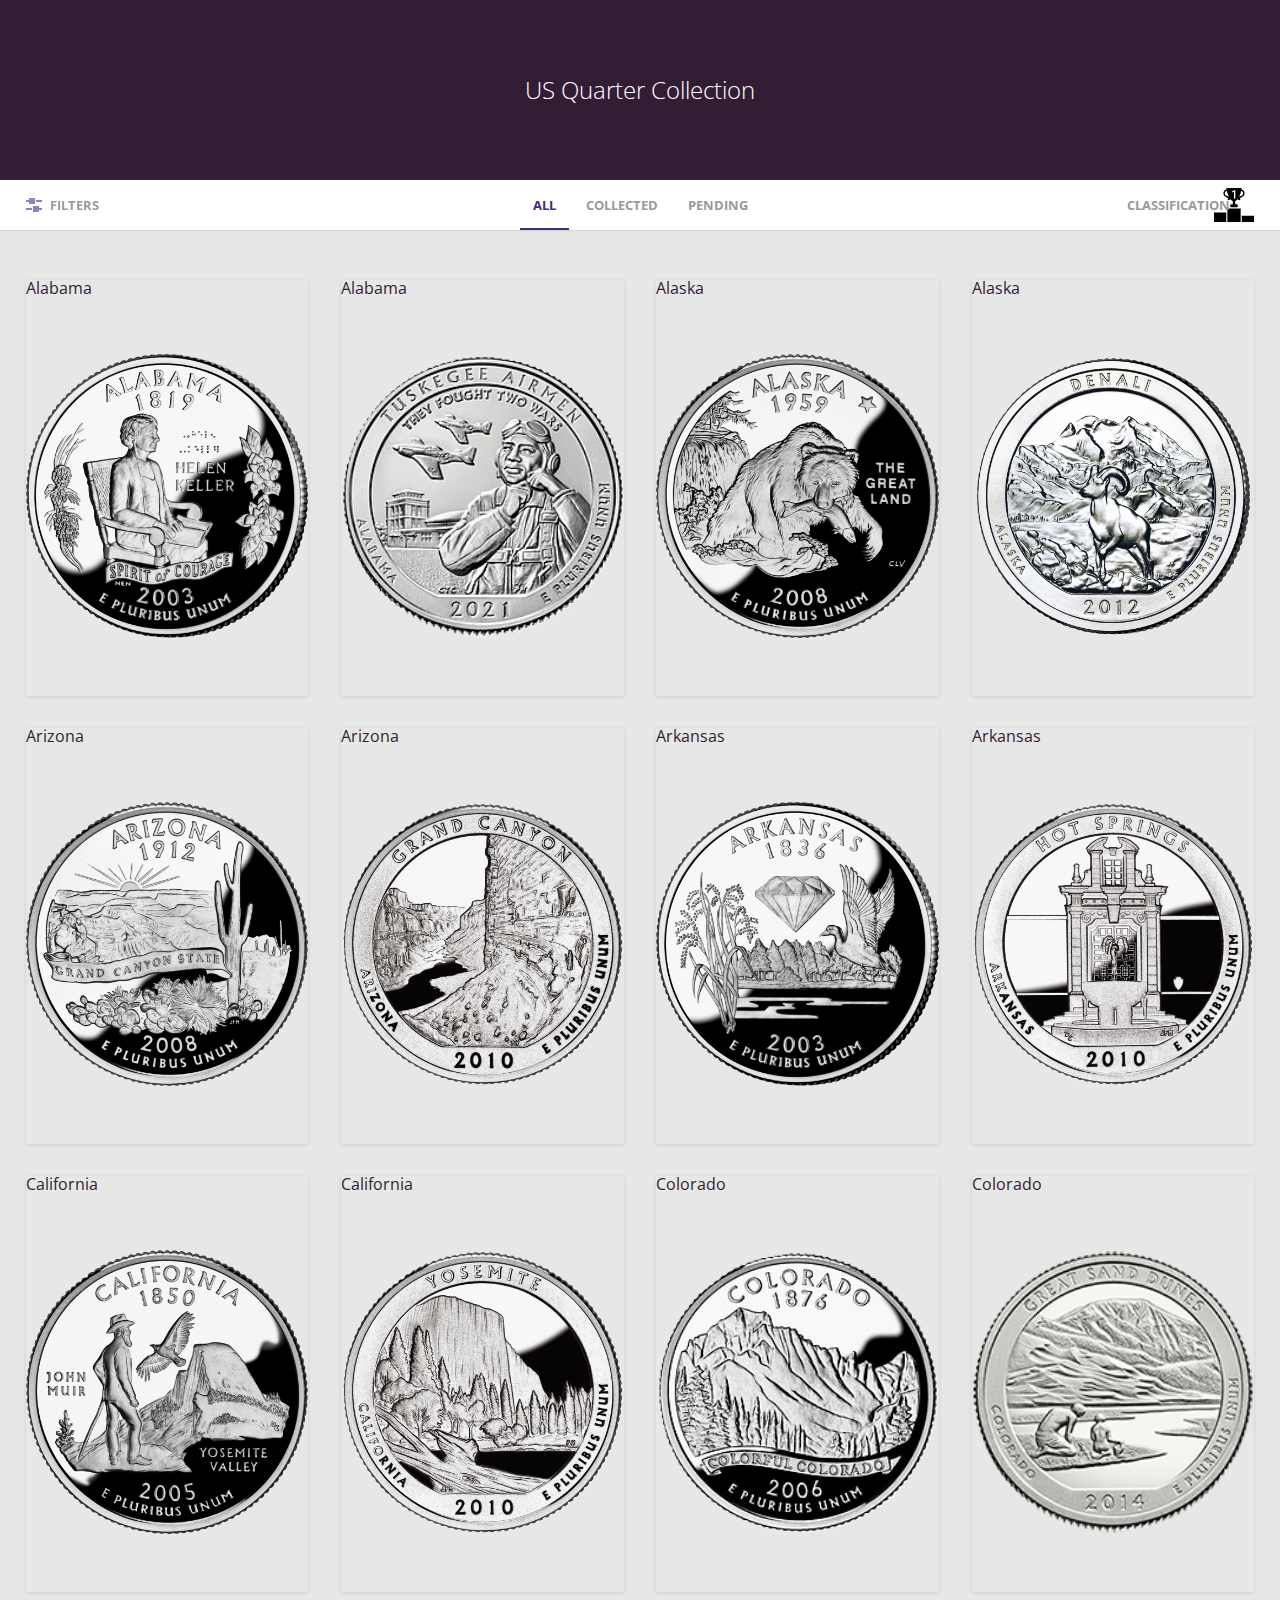
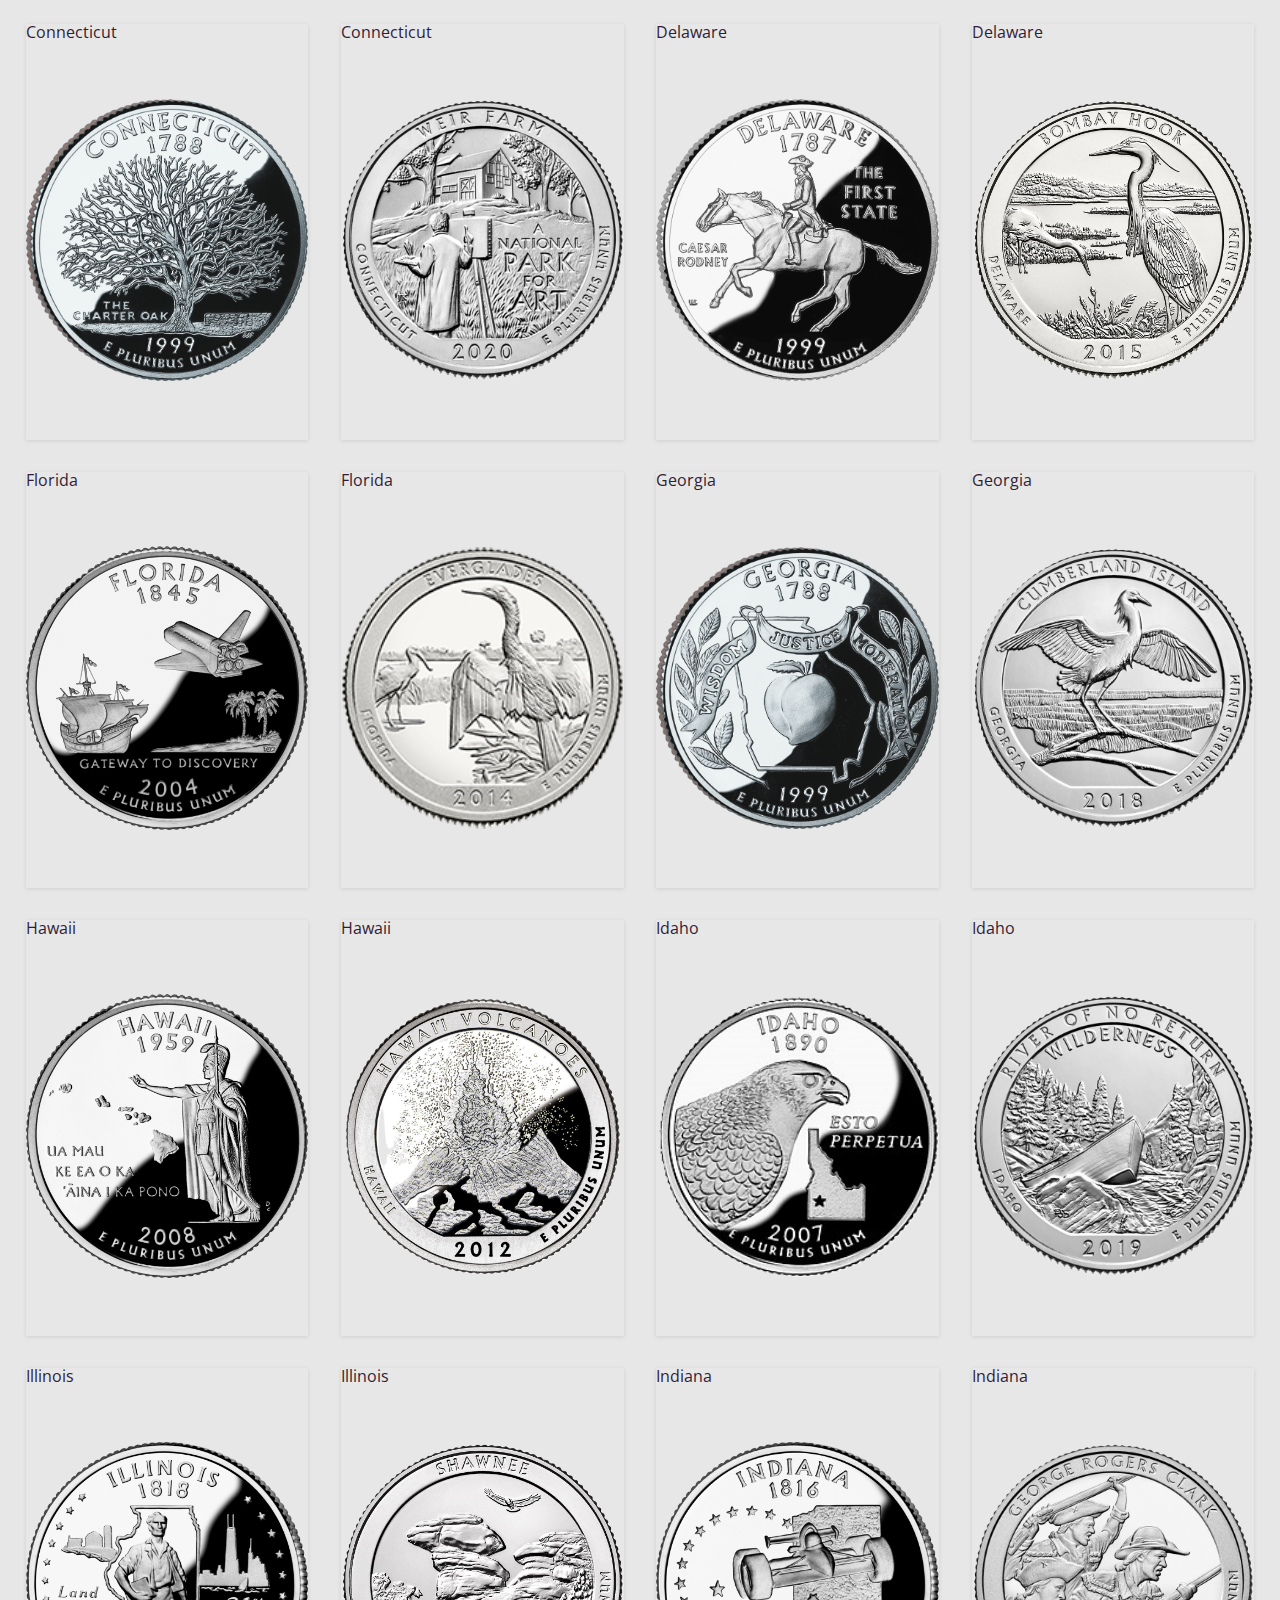
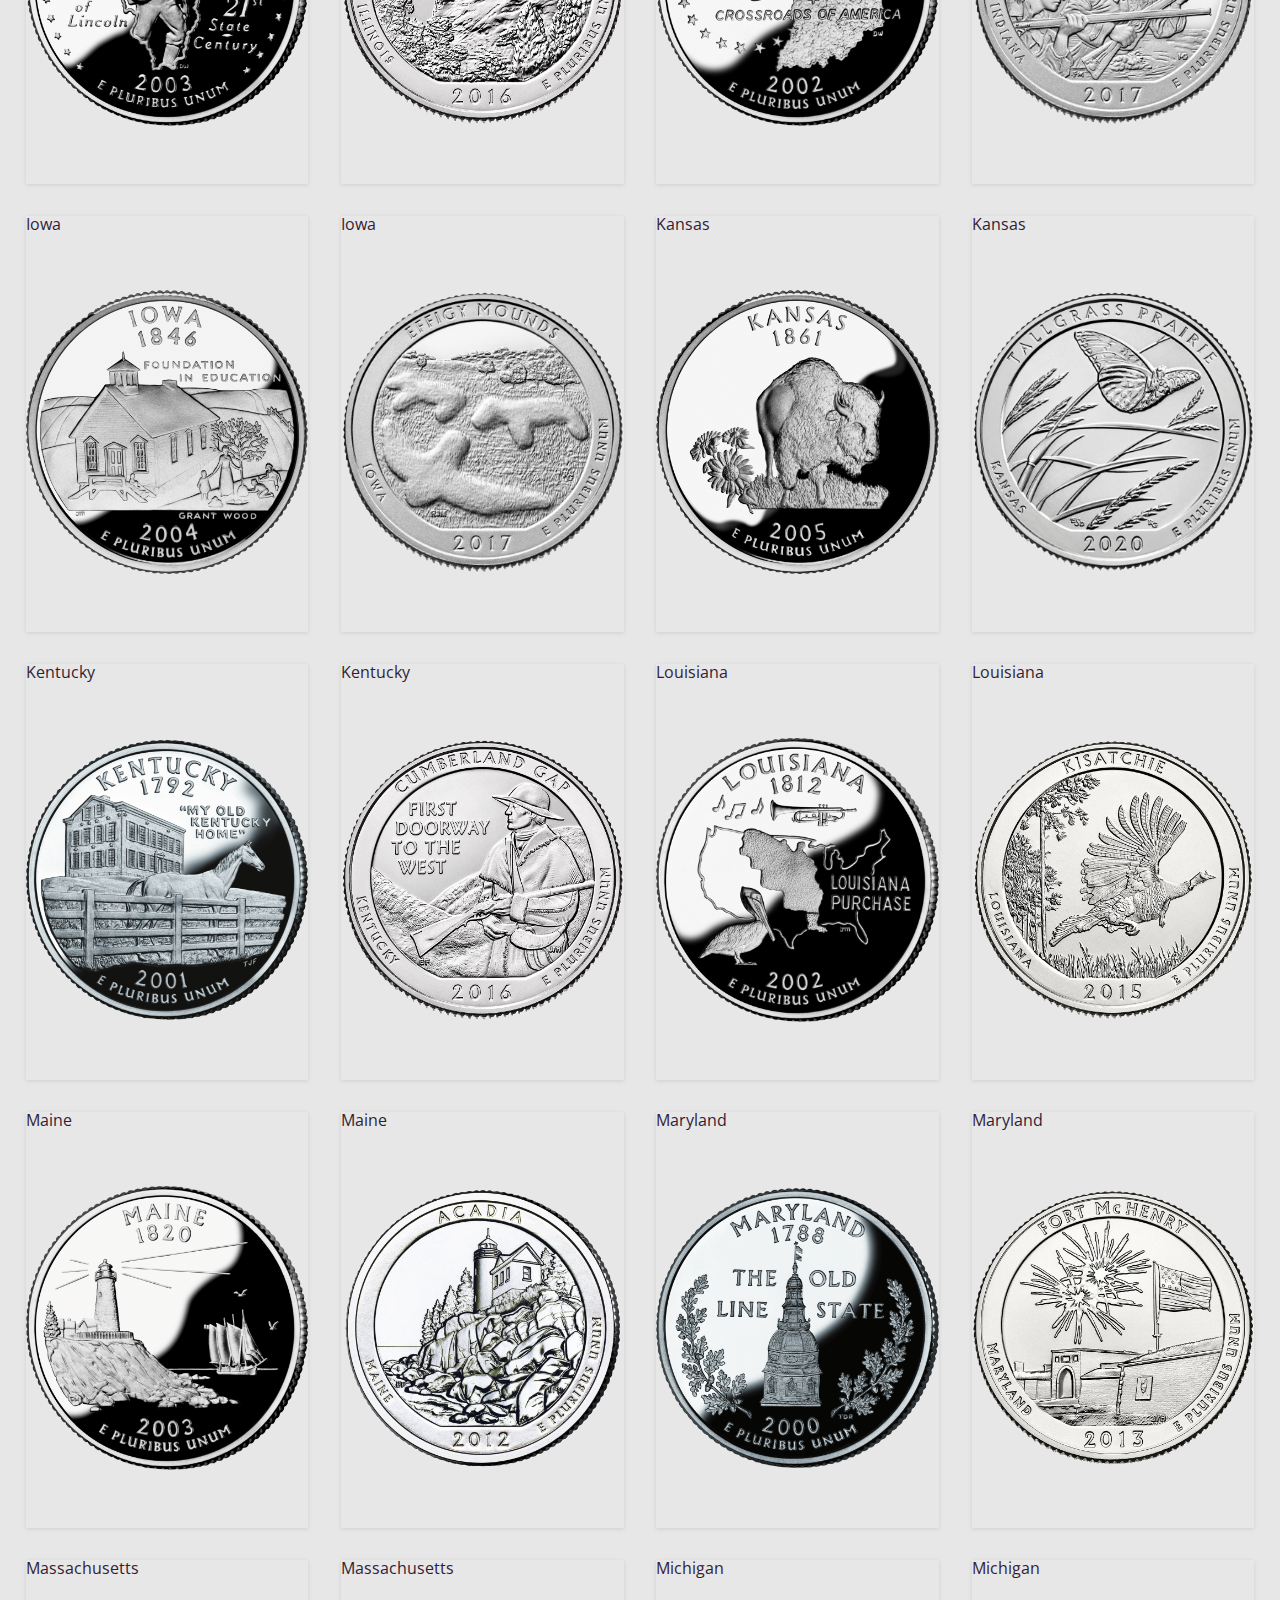
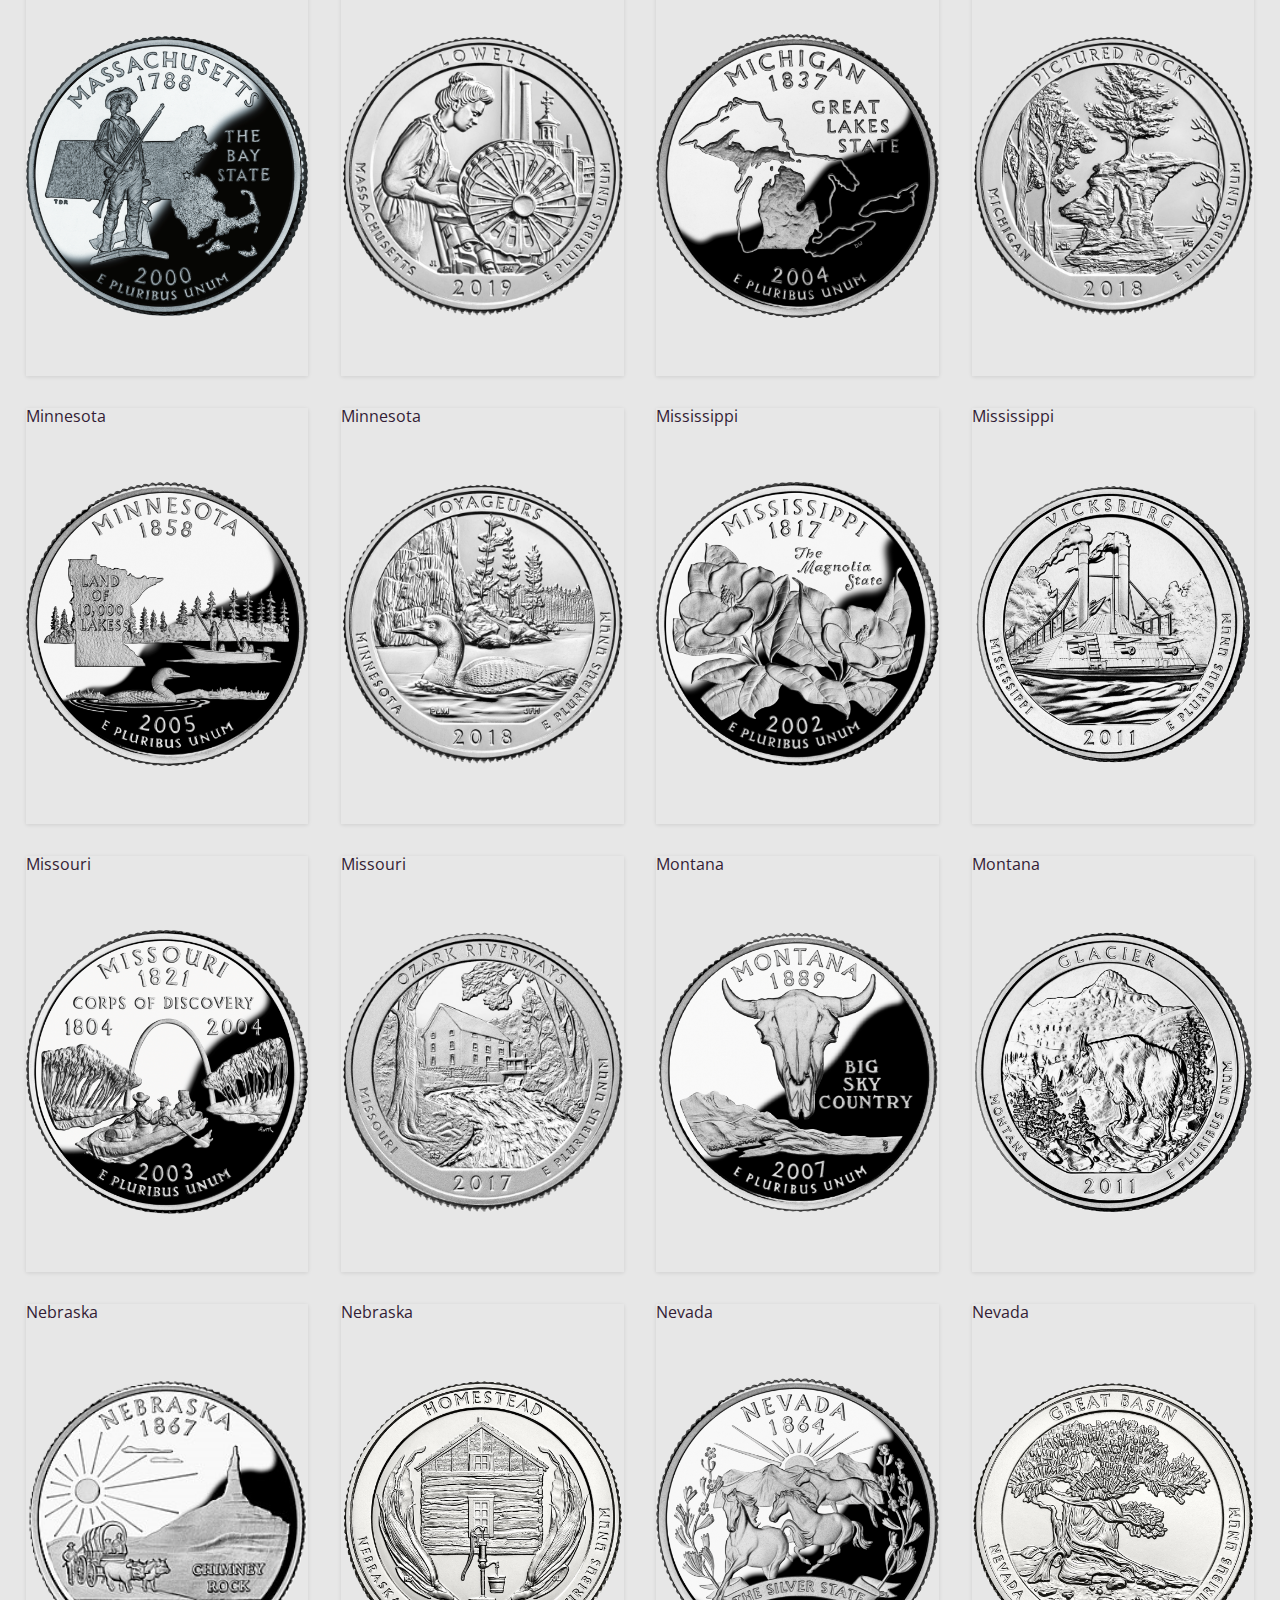
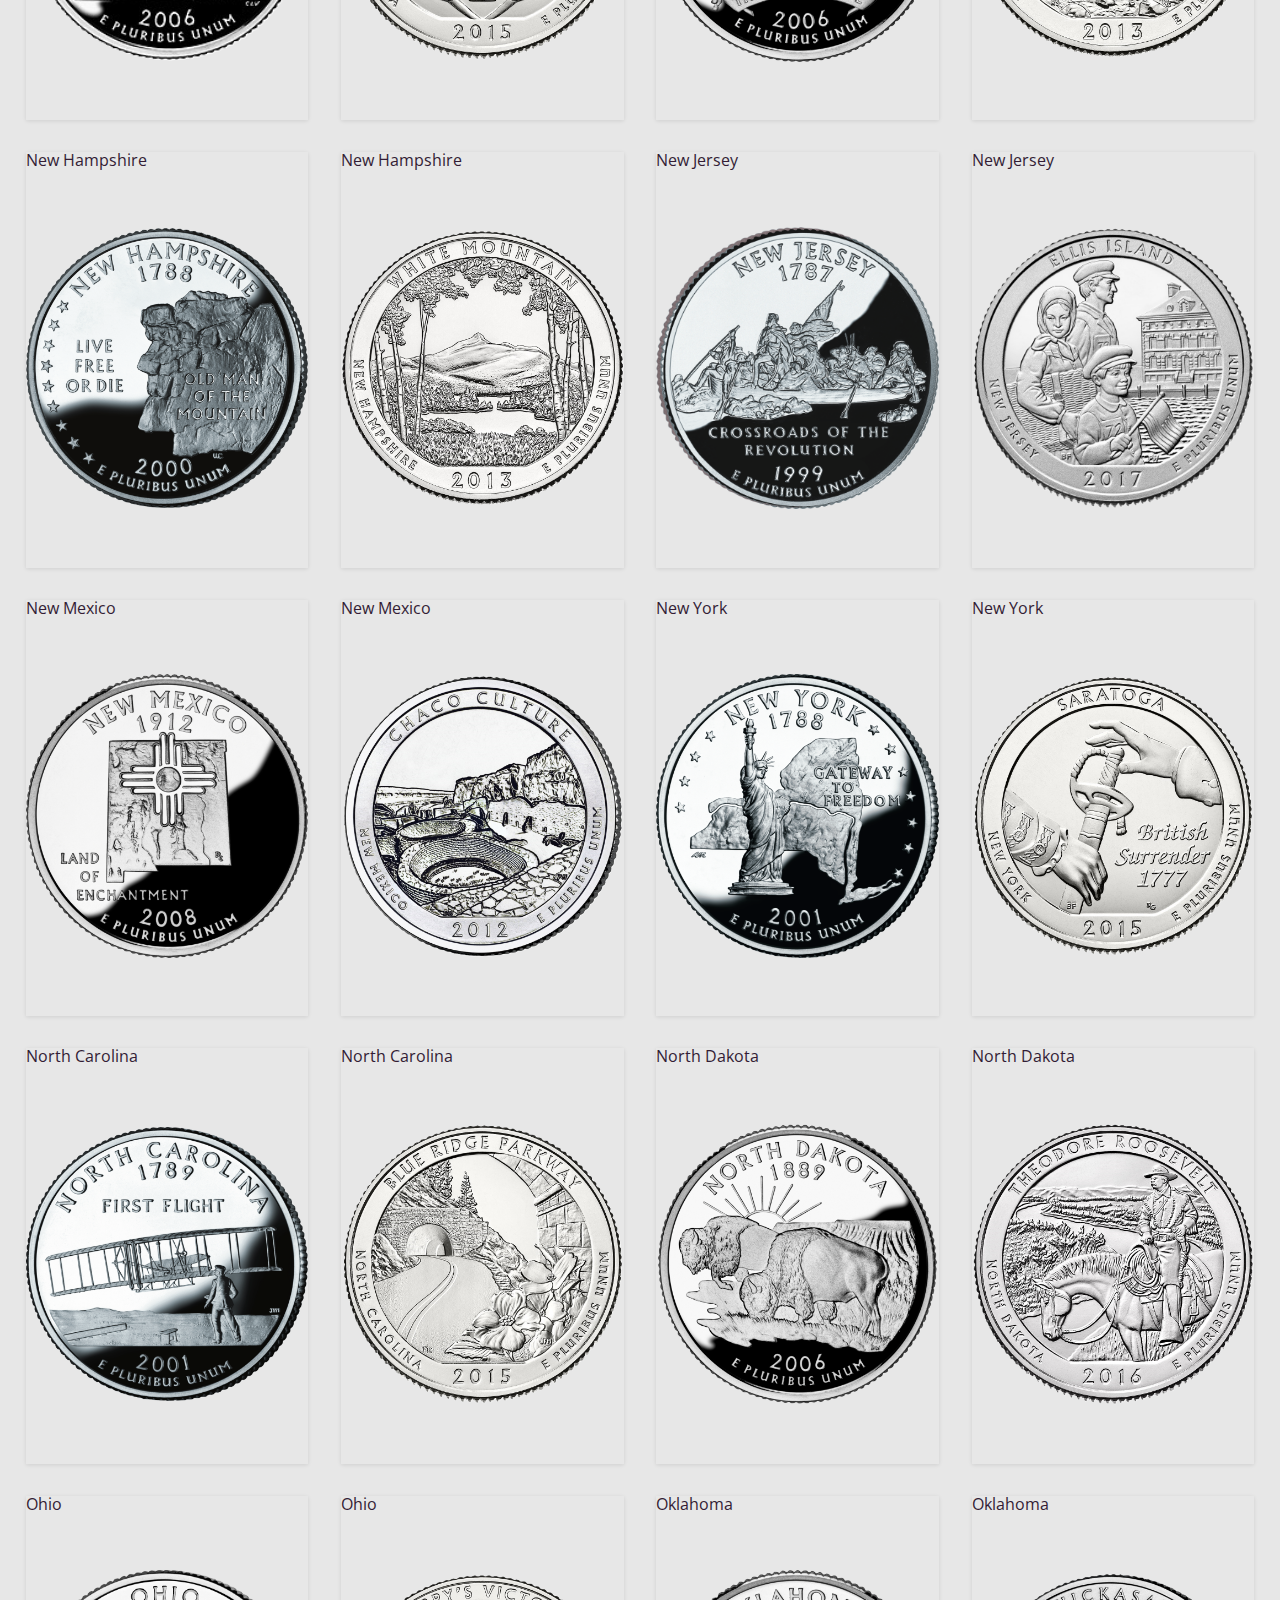
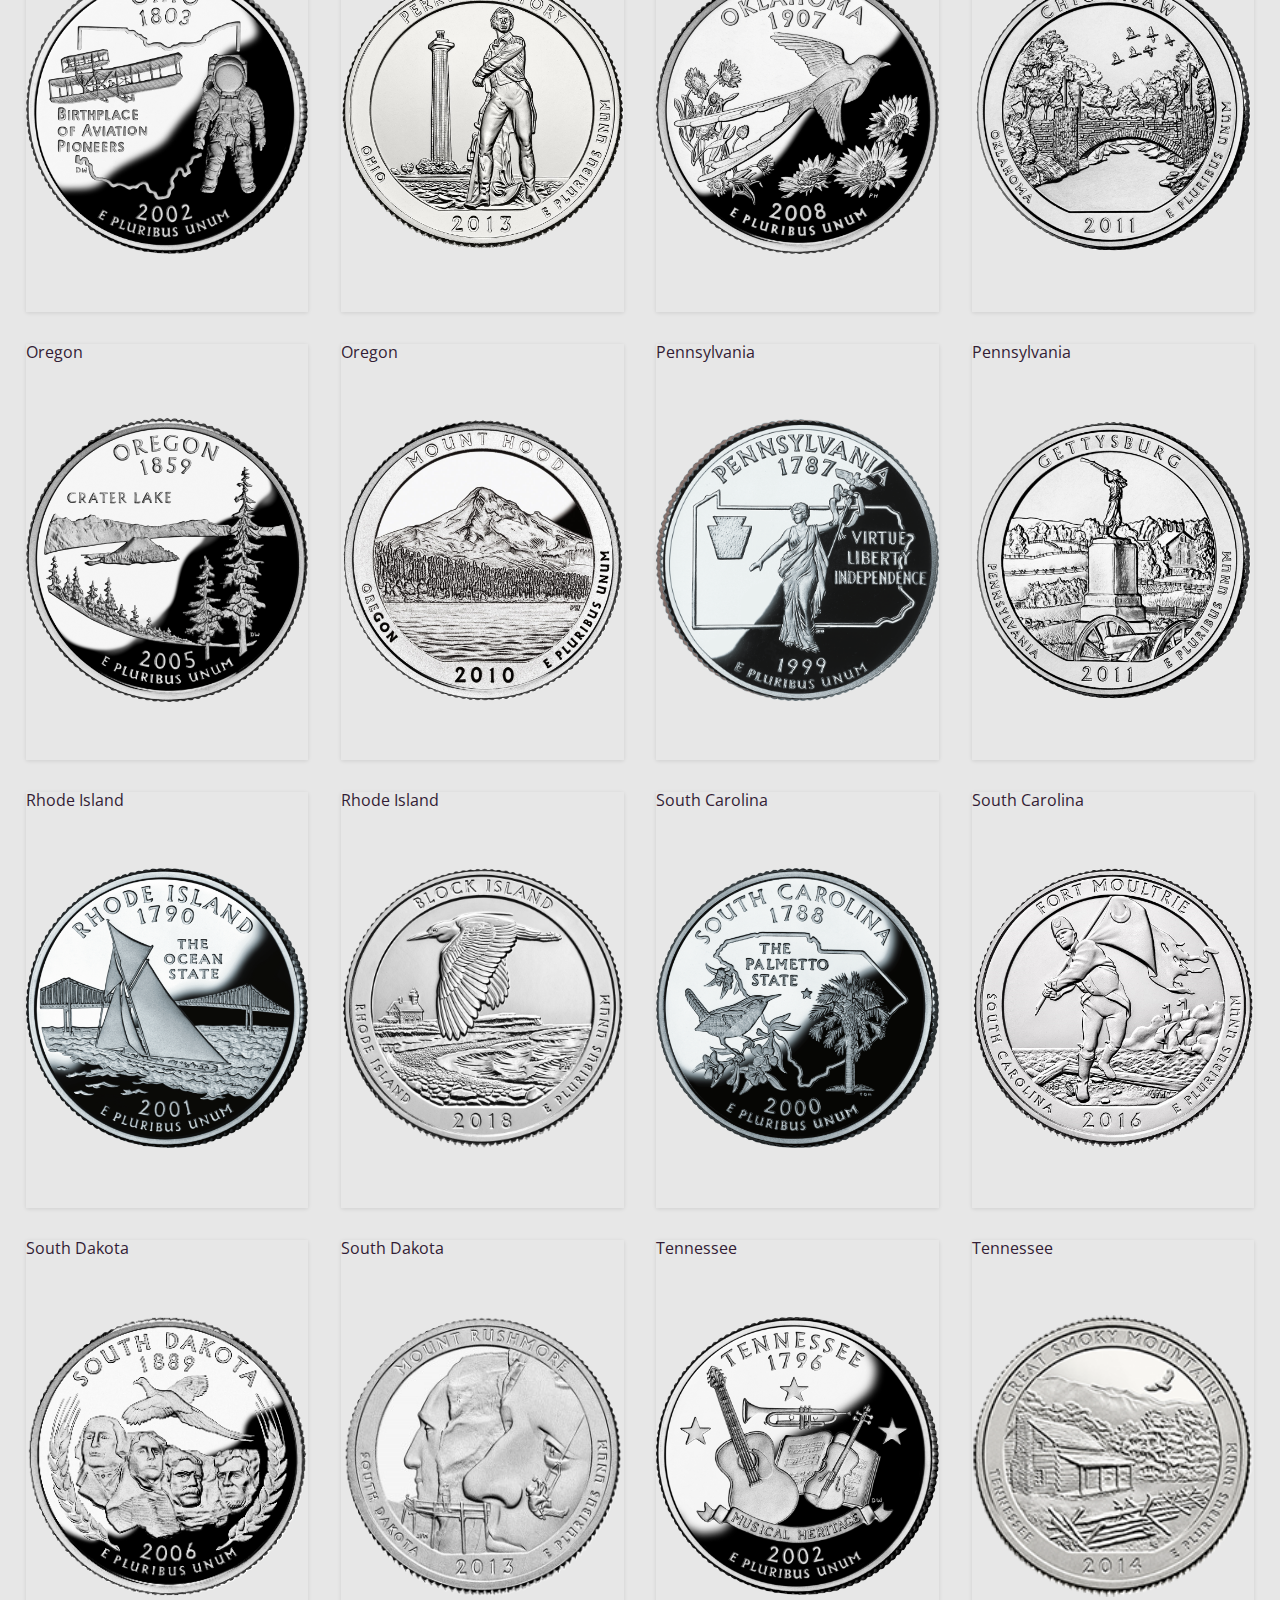
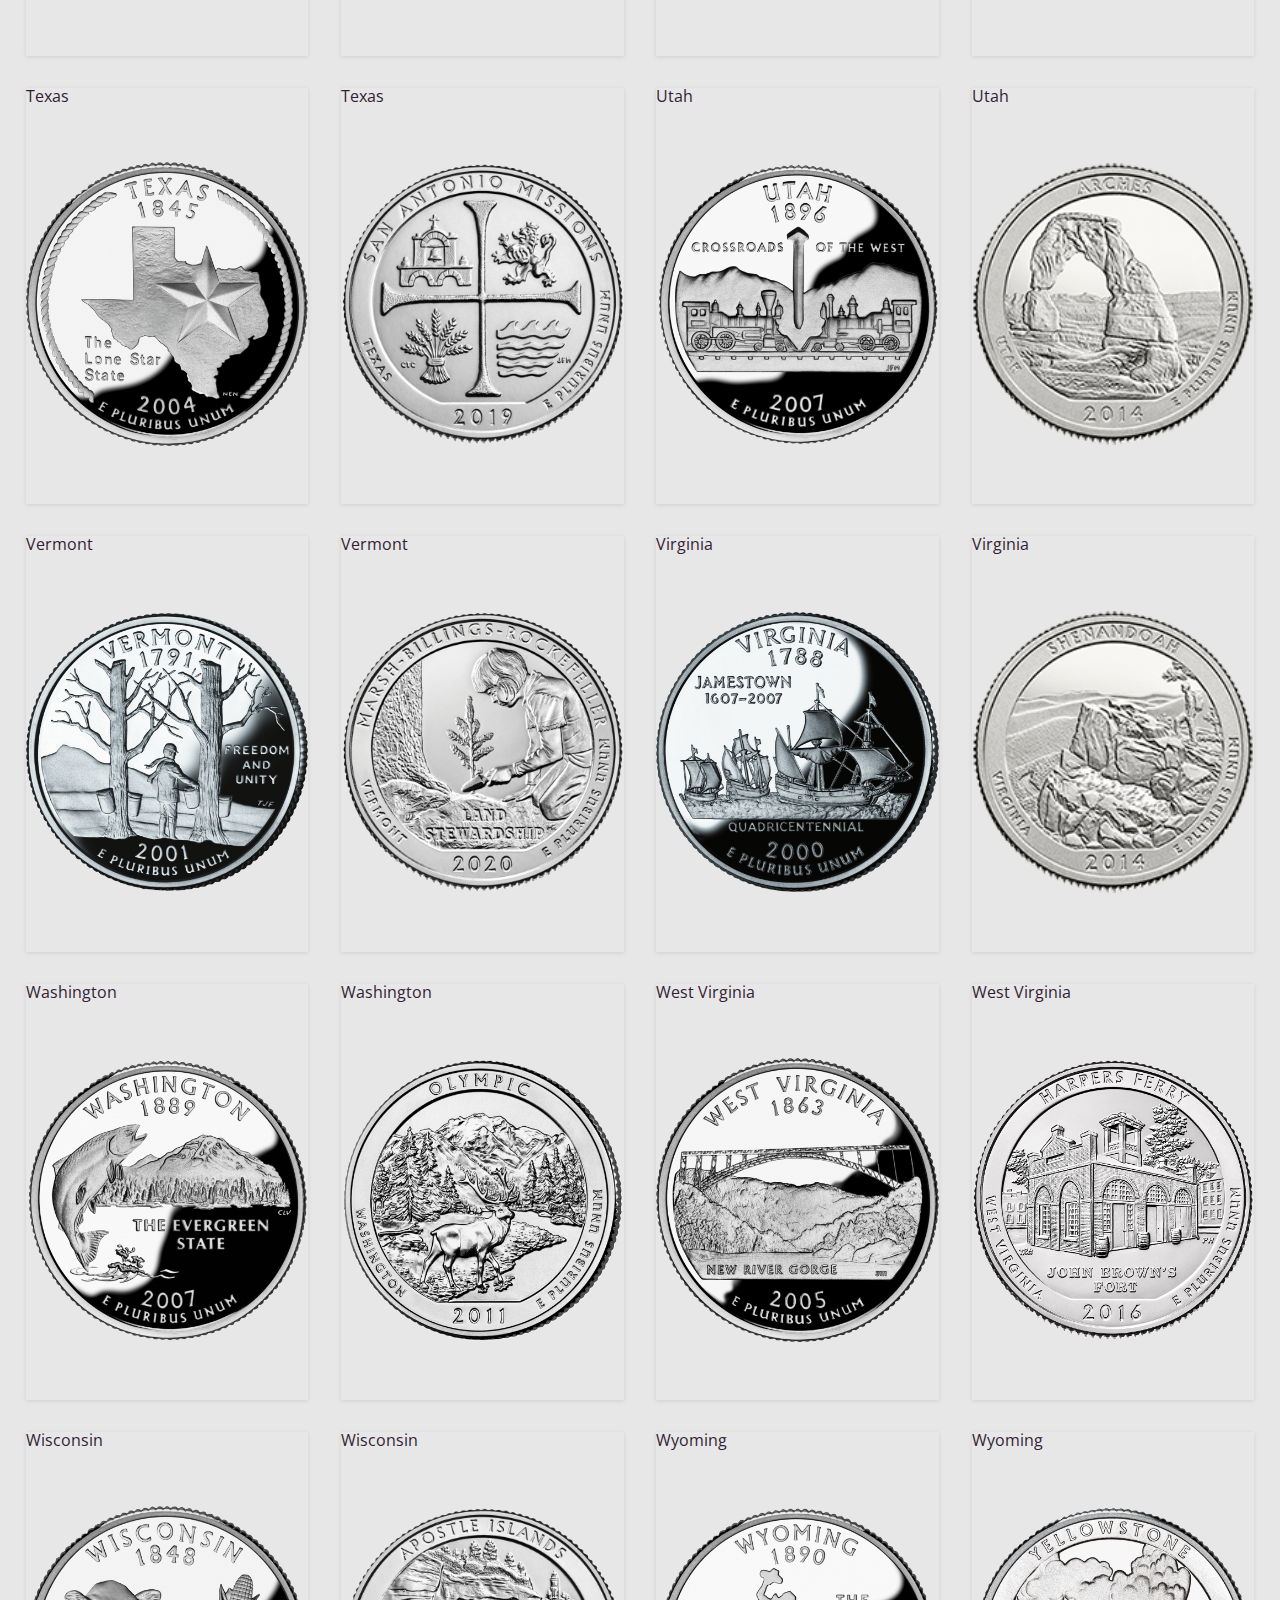
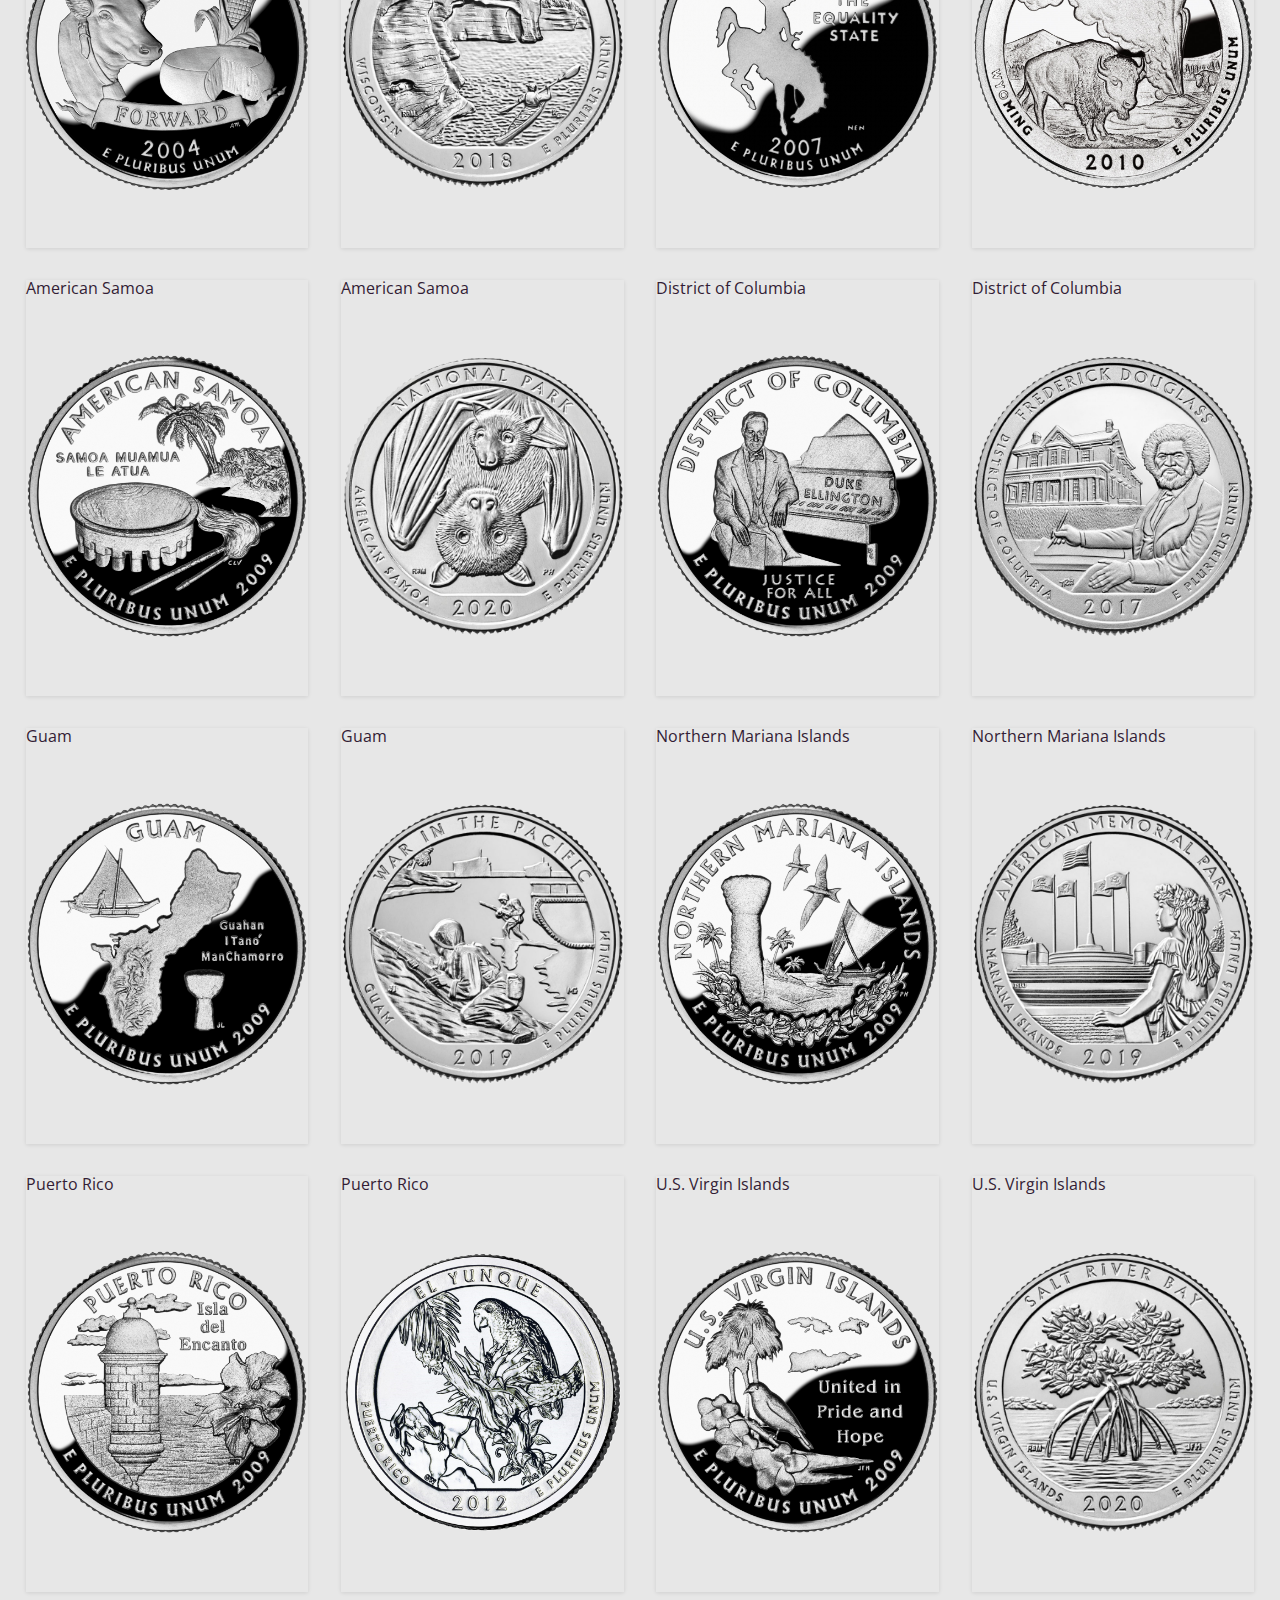
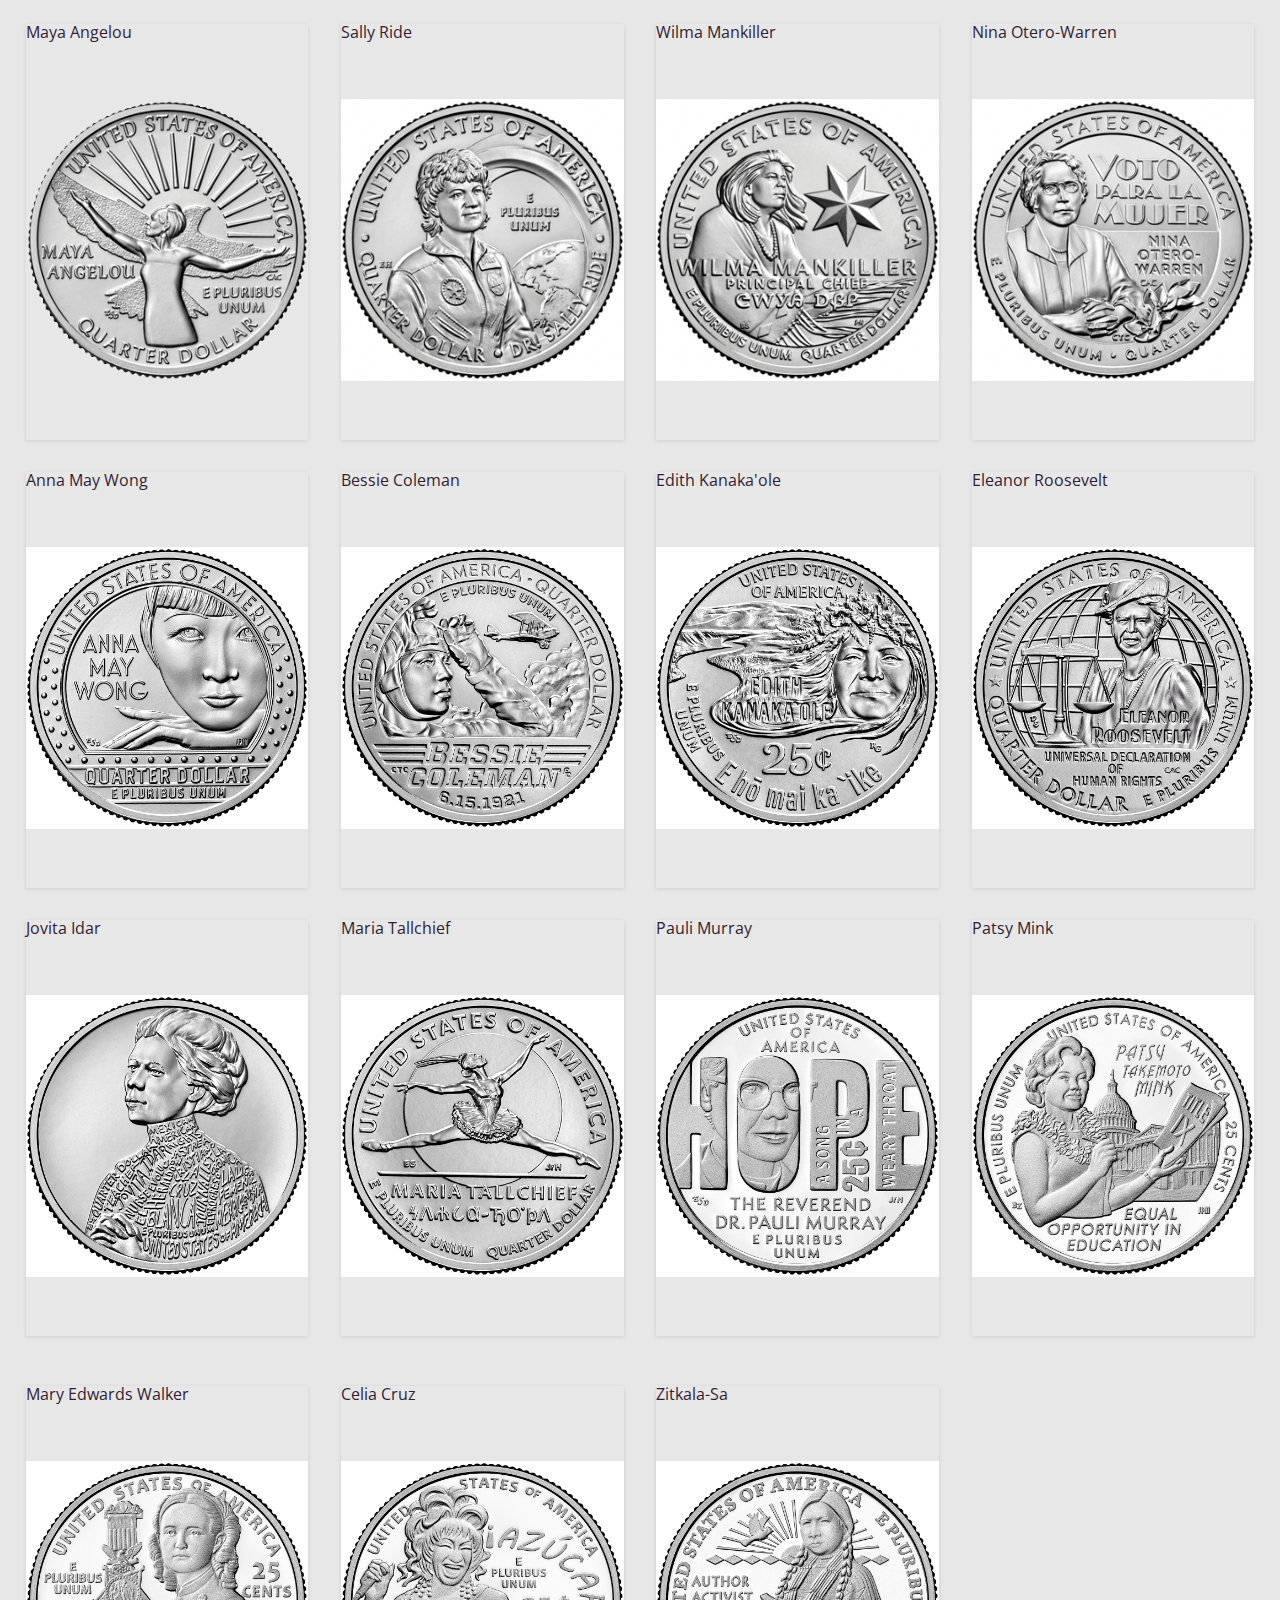
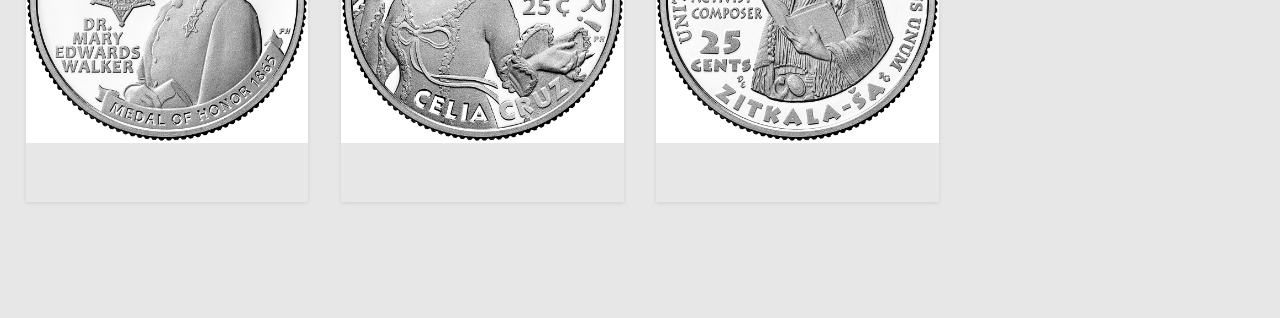
==== commit c10c3182: "Add files via upload" ====
--- a/index.html
+++ b/index.html
@@ -171,7 +171,7 @@
 						<img src="img/AZ_S.png" alt="Arizona State Quarter">
 					</figure>
 				</li>
-				<li class="mix Obtained check2 radio2 option3">
+				<li class="mix Obtained cyan-background">
 					<figure>
 						<figcaption>Arizona</figcaption>
 						<img src="img/AZ_P.png" alt="Arizona National Park Quarter">
@@ -828,7 +828,7 @@
 				<li class="mix Obtained check3 radio2 option3">
 					<figure>
 						<figcaption>Wilma Mankiller</figcaption>
-						<img src="img\W15.jpg" alt="Wilma Mankiller">
+						<img src="img\W15.png" alt="Wilma Mankiller">
 					</figure>
 				</li>
 				<li class="mix Obtained check3 radio2 option3">
